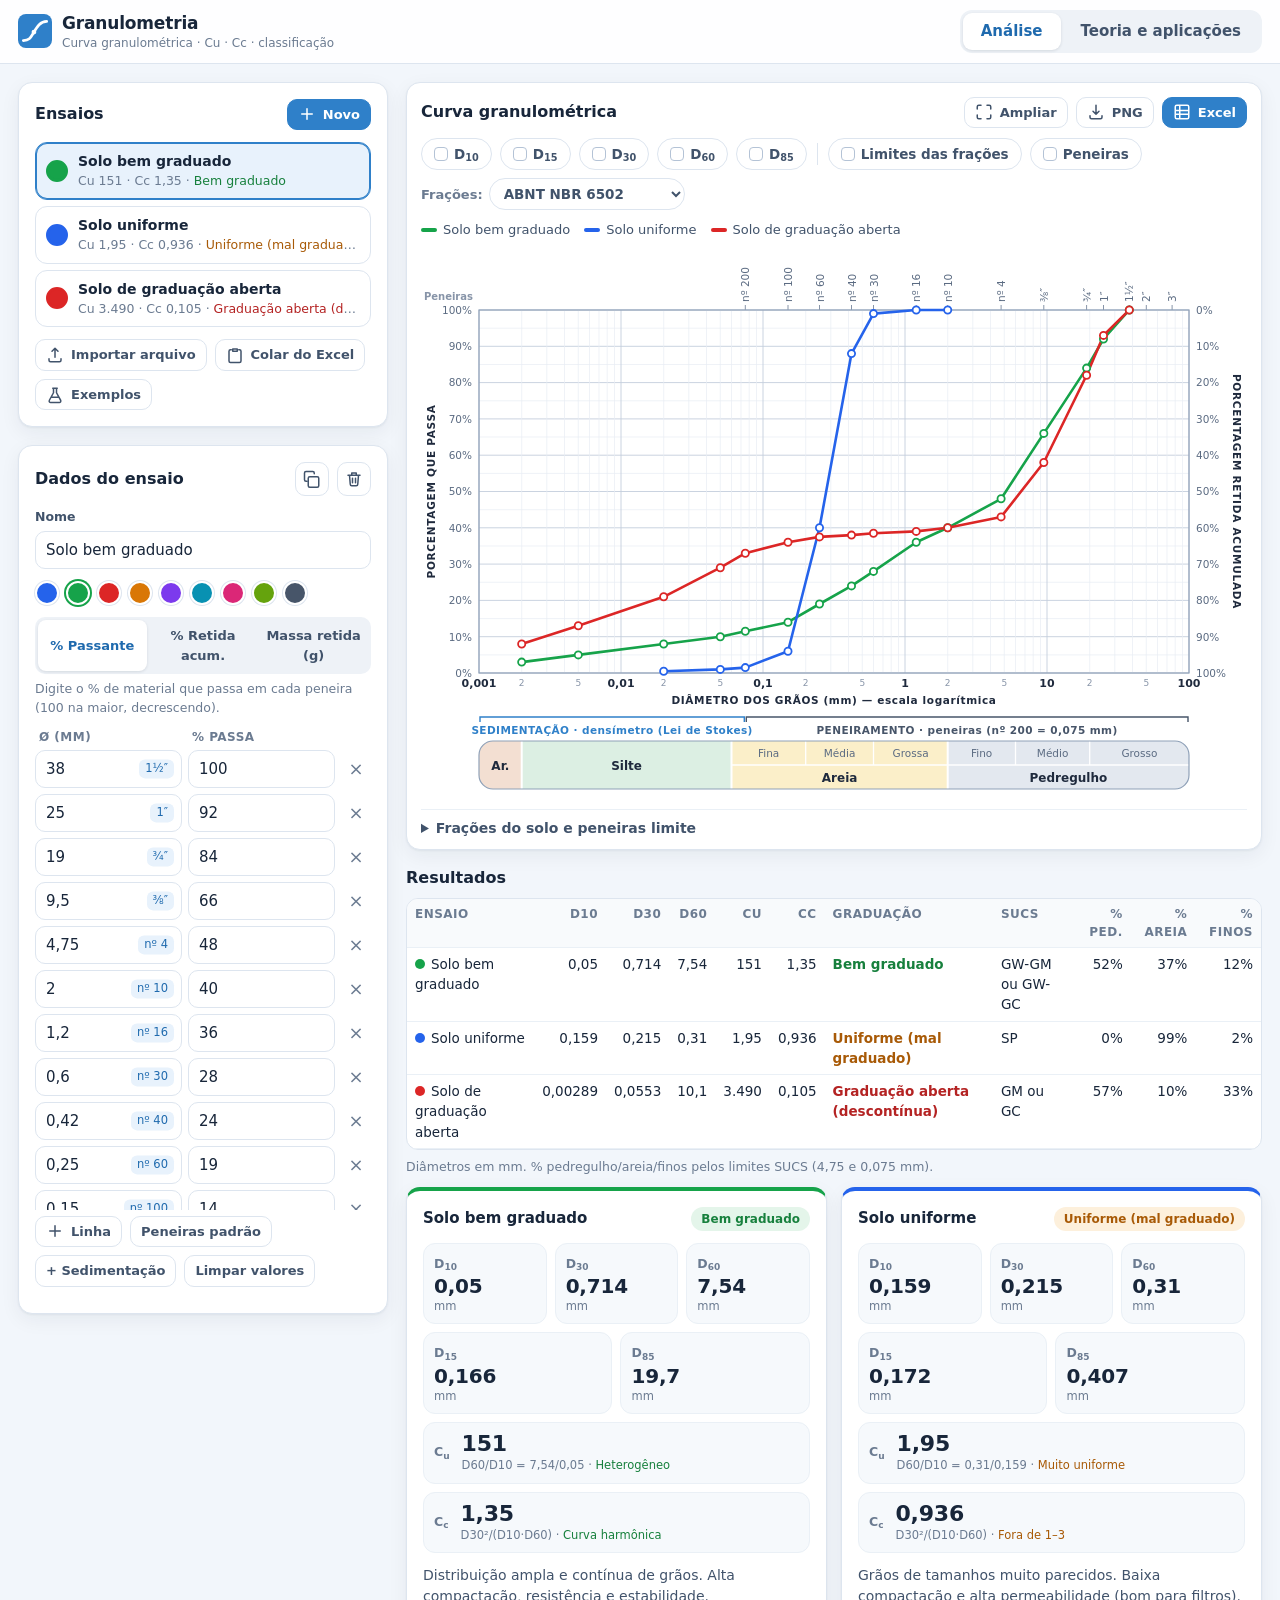
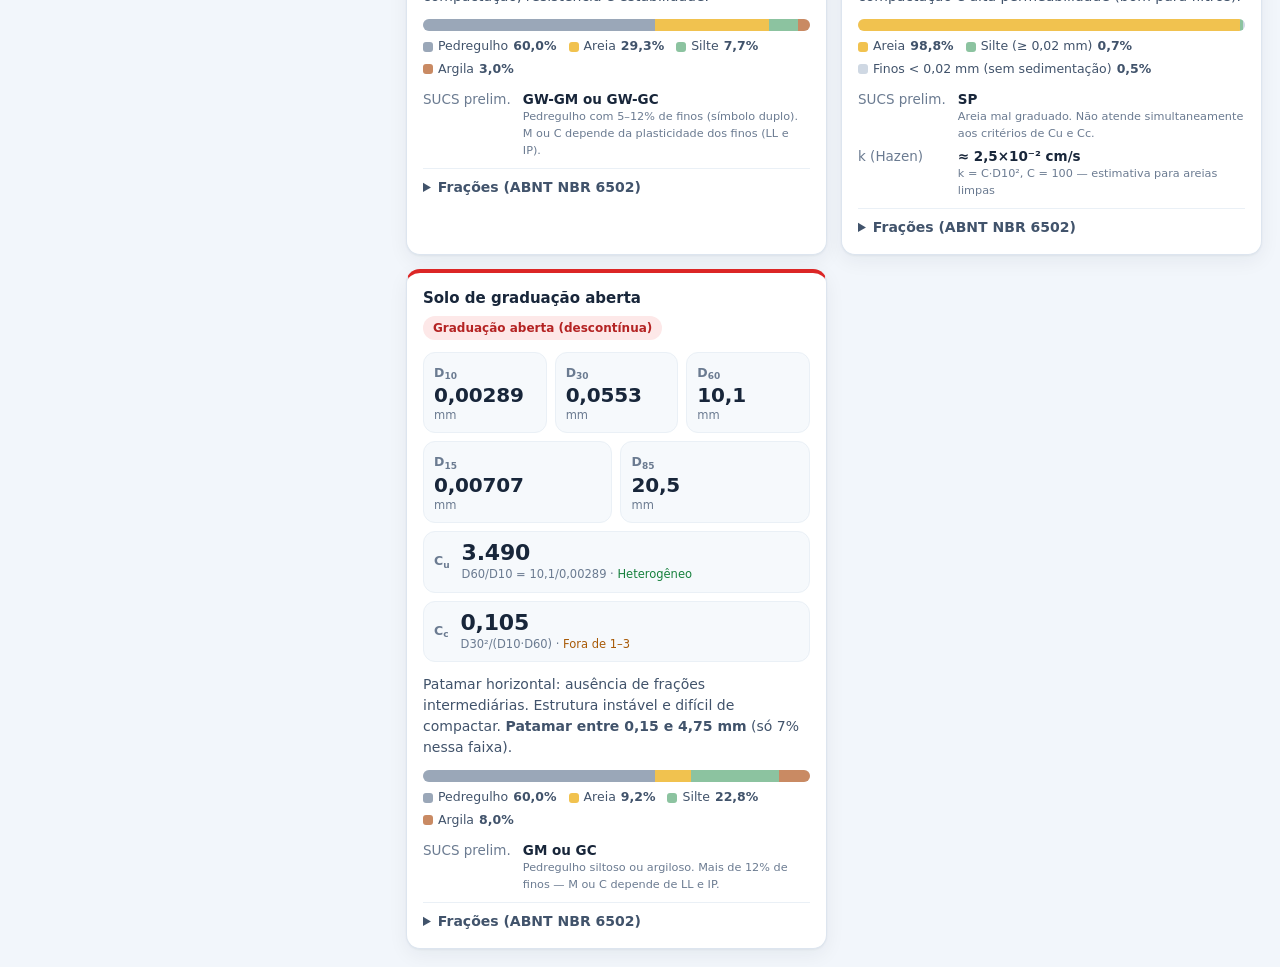
==== index.html @ 6be5ceb3 "feat: app Granulometria (curva granulométrica, D10/D30/D60, Cu, Cc e SUCS) App web em um único index" ====
<!doctype html>
<html lang="pt-BR">
<head>
<meta charset="utf-8">
<meta name="viewport" content="width=device-width,initial-scale=1,viewport-fit=cover">
<title>Granulometria — curva, Cu e Cc dos solos</title>
<meta name="description" content="Plote a curva granulométrica, calcule D10, D30, D60, Cu e Cc e classifique solos. Funciona no navegador e no celular, sem instalar nada.">
<meta name="theme-color" content="#f2f6fb">
<meta name="apple-mobile-web-app-capable" content="yes">
<meta name="apple-mobile-web-app-title" content="Granulometria">
<link rel="manifest" href="manifest.webmanifest">
<link rel="apple-touch-icon" href="icons/icon-192.png">
<link rel="icon" href="data:image/svg+xml,%3Csvg xmlns='http://www.w3.org/2000/svg' viewBox='0 0 64 64'%3E%3Crect width='64' height='64' rx='14' fill='%232f80c9'/%3E%3Cpath d='M10 50C22 50 24 44 30 34S42 14 54 14' fill='none' stroke='%23fff' stroke-width='5' stroke-linecap='round'/%3E%3C/svg%3E">
<style>
:root{
  --bg:#f2f6fb; --card:#fff; --ink:#18263a; --ink2:#41536b; --muted:#6b7b91;
  --line:#dde5ef; --line2:#eaf0f6;
  --brand:#2f80c9; --brand-d:#1f6aae; --brand-l:#e8f2fc;
  --ok:#17803d; --ok-bg:#e4f5ea; --warn:#a85a07; --warn-bg:#fdf0dc;
  --bad:#b42323; --bad-bg:#fde8e8; --info:#1d5fa8; --info-bg:#e6f0fb; --mut-bg:#eef2f7;
  --r:14px; --sh:0 1px 2px rgba(24,38,58,.05),0 6px 20px rgba(24,38,58,.06);
}
*{box-sizing:border-box}
html{-webkit-text-size-adjust:100%}
body{margin:0;background:var(--bg);color:var(--ink);font:15px/1.5 "Inter",system-ui,-apple-system,"Segoe UI",Roboto,"Helvetica Neue",Arial,sans-serif;font-variant-numeric:tabular-nums}
body.noscroll{overflow:hidden}
h1,h2,h3,h4{line-height:1.25;margin:0}
button,input,select,textarea{font:inherit;color:inherit}
[hidden]{display:none!important}
.sr{position:absolute;width:1px;height:1px;overflow:hidden;clip:rect(0 0 0 0)}
svg.i{width:18px;height:18px;fill:none;stroke:currentColor;stroke-width:2;stroke-linecap:round;stroke-linejoin:round;flex:none}

/* ---------- topo ---------- */
.top{position:sticky;top:0;z-index:30;background:rgba(255,255,255,.88);backdrop-filter:saturate(1.4) blur(10px);-webkit-backdrop-filter:saturate(1.4) blur(10px);border-bottom:1px solid var(--line)}
.top-in{max-width:1500px;margin:0 auto;padding:10px 18px;display:flex;align-items:center;gap:16px;flex-wrap:wrap}
.brand{display:flex;align-items:center;gap:10px;margin-right:auto}
.brand svg{width:34px;height:34px}
.brand b{font-size:17px;letter-spacing:-.01em}
.brand small{display:block;color:var(--muted);font-size:12px;margin-top:-2px}
.tabs{display:flex;background:var(--mut-bg);border-radius:12px;padding:3px;gap:2px}
.tabs button{border:0;background:none;padding:7px 18px;border-radius:9px;font-weight:600;color:var(--ink2);cursor:pointer}
.tabs button[aria-selected=true]{background:#fff;color:var(--brand-d);box-shadow:0 1px 3px rgba(24,38,58,.12)}

.wrap{max-width:1500px;margin:0 auto;padding:18px}

/* ---------- cartões e botões ---------- */
.card{background:var(--card);border:1px solid var(--line);border-radius:var(--r);box-shadow:var(--sh);padding:16px}
.card-h{display:flex;align-items:center;gap:8px;margin-bottom:12px}
.card-h h2{font-size:16px;margin-right:auto}
.btn{display:inline-flex;align-items:center;gap:7px;border:1px solid var(--line);background:#fff;border-radius:10px;padding:7px 12px;font-weight:600;font-size:14px;color:var(--ink2);cursor:pointer;transition:background .15s,border-color .15s,transform .05s;white-space:nowrap}
.btn:hover{background:var(--brand-l);border-color:#bcd7ef;color:var(--brand-d)}
.btn:active{transform:translateY(1px)}
.btn.primary{background:var(--brand);border-color:var(--brand);color:#fff}
.btn.primary:hover{background:var(--brand-d);border-color:var(--brand-d);color:#fff}
.btn.sm{padding:5px 10px;font-size:13px}
.btn.icon{padding:7px}
.btn.danger:hover{background:var(--bad-bg);border-color:#f2b8b8;color:var(--bad)}
.btn:focus-visible,.chip:focus-visible,.tabs button:focus-visible,input:focus-visible,select:focus-visible,textarea:focus-visible{outline:2px solid var(--brand);outline-offset:2px}
.btnrow{display:flex;flex-wrap:wrap;gap:8px}

/* ---------- layout da análise ---------- */
.app{display:grid;grid-template-columns:minmax(310px,370px) minmax(0,1fr);gap:18px;align-items:start}
.col{display:flex;flex-direction:column;gap:18px;min-width:0}
@media (max-width:1000px){
  .app{display:flex;flex-direction:column;gap:16px;align-items:stretch}
  .col{display:contents}
  .chart-card{order:1}.list-card{order:2}.editor-card{order:3}.results{order:4}
  .wrap{padding:12px}
  .top-in{padding:8px 12px}
  .brand small{display:none}
  .tabs{width:100%}.tabs button{flex:1}
}

/* ---------- lista de ensaios ---------- */
.elist{list-style:none;margin:0 0 12px;padding:0;display:flex;flex-direction:column;gap:6px}
.en{display:flex;align-items:center;gap:10px;padding:8px 10px;border:1px solid var(--line);border-radius:12px;cursor:pointer;background:#fff;transition:border-color .15s,background .15s}
.en:hover{background:#f8fbfe}
.en.sel{border-color:var(--brand);background:var(--brand-l);box-shadow:0 0 0 1px var(--brand) inset}
.en .dot{width:22px;height:22px;border-radius:50%;border:3px solid var(--c);background:var(--c);cursor:pointer;padding:0;flex:none;transition:background .15s}
.en.off .dot{background:#fff}
.en.off .meta{opacity:.55}
.en .meta{min-width:0;flex:1}
.en .meta b{display:block;font-size:14px;white-space:nowrap;overflow:hidden;text-overflow:ellipsis}
.en .meta small{color:var(--muted);font-size:12.5px;display:block;white-space:nowrap;overflow:hidden;text-overflow:ellipsis}
.tone-ok{color:var(--ok)}.tone-warn{color:var(--warn)}.tone-bad{color:var(--bad)}.tone-info{color:var(--info)}.tone-muted{color:var(--muted)}

/* ---------- editor ---------- */
.field{display:block;margin-bottom:12px}
.field>span{display:block;font-size:12.5px;font-weight:600;color:var(--ink2);margin-bottom:4px}
.in{width:100%;height:38px;border:1px solid var(--line);border-radius:10px;padding:0 10px;background:#fff;font-size:15px}
.in:focus{border-color:var(--brand)}
.in.warn{border-color:#e7a33e;background:#fffaf0}
select.in{padding-right:6px}
.swatches{display:flex;gap:7px;flex-wrap:wrap;margin-bottom:12px}
.swatches button{width:24px;height:24px;border-radius:50%;border:2px solid #fff;background:var(--c);box-shadow:0 0 0 1px var(--line);cursor:pointer;padding:0}
.swatches button[aria-pressed=true]{box-shadow:0 0 0 2px var(--c)}
.seg{display:flex;background:var(--mut-bg);border-radius:10px;padding:3px;gap:2px;margin-bottom:6px}
.seg button{flex:1;border:0;background:none;padding:6px 4px;border-radius:8px;font-size:13px;font-weight:600;color:var(--ink2);cursor:pointer}
.seg button[aria-pressed=true]{background:#fff;color:var(--brand-d);box-shadow:0 1px 3px rgba(24,38,58,.12)}
.hint{font-size:12.5px;color:var(--muted);margin:0 0 10px}
.rows .r{display:grid;grid-template-columns:minmax(0,1fr) minmax(0,1fr) 30px;gap:6px;margin-bottom:6px;align-items:center}
.rows.massa .r{grid-template-columns:minmax(0,1fr) minmax(0,1fr) 64px 30px}
.rows .rh{font-size:12px;font-weight:700;color:var(--muted);text-transform:uppercase;letter-spacing:.04em;margin-bottom:4px}
.rows .rh span{padding-left:4px}
.cell{position:relative}
.cell .tag{position:absolute;right:8px;top:50%;transform:translateY(-50%);font-size:11.5px;color:var(--brand-d);background:var(--brand-l);border-radius:6px;padding:1px 6px;pointer-events:none}
.cell .tag.sed{color:#8a4b0f;background:var(--warn-bg)}
.cell .in.hastag{padding-right:58px}
.calc{font-size:13px;color:var(--ink2);text-align:right;padding-right:4px}
.xbtn{border:0;background:none;color:var(--muted);width:30px;height:34px;border-radius:8px;cursor:pointer;font-size:18px;line-height:1}
.xbtn:hover{background:var(--bad-bg);color:var(--bad)}
.rows-scroll{max-height:460px;overflow:auto;margin:0 -4px;padding:0 4px}
.warns{margin:10px 0 0;padding:0;list-style:none;display:flex;flex-direction:column;gap:6px}
.warns li{font-size:12.5px;background:var(--warn-bg);color:#7a4306;border-radius:8px;padding:6px 10px}

/* ---------- gráfico ---------- */
.chart-card{padding:14px 14px 10px}
.chart-head{display:flex;align-items:center;gap:8px;flex-wrap:wrap;margin-bottom:10px}
.chart-head h2{font-size:16px;margin-right:auto}
.toolbar{display:flex;gap:8px;flex-wrap:wrap;align-items:center;margin-bottom:10px}
.toolbar .sep{width:1px;height:22px;background:var(--line);margin:0 2px}
.chip{display:inline-flex;align-items:center;gap:6px;border:1px solid var(--line);background:#fff;border-radius:999px;padding:5px 12px;font-size:13.5px;font-weight:600;color:var(--ink2);cursor:pointer;transition:all .15s}
.chip:hover{border-color:#bcd7ef}
.chip .ck{width:14px;height:14px;border-radius:4px;border:1.5px solid #b4c3d6;display:grid;place-items:center;background:#fff}
.chip .ck svg{width:10px;height:10px;stroke:#fff;stroke-width:3.5;opacity:0;fill:none}
.chip[aria-pressed=true]{background:var(--brand-l);border-color:#9cc6ea;color:var(--brand-d)}
.chip[aria-pressed=true] .ck{background:var(--brand);border-color:var(--brand)}
.chip[aria-pressed=true] .ck svg{opacity:1}
.chip sub{font-size:.72em;vertical-align:baseline;position:relative;top:.25em}
.sysel{display:flex;align-items:center;gap:6px;font-size:13px;color:var(--muted);font-weight:600}
.sysel select{height:32px;border:1px solid var(--line);border-radius:999px;padding:0 10px;background:#fff;font-size:13.5px;font-weight:600;color:var(--ink2)}
.legend{display:flex;flex-wrap:wrap;gap:6px 14px;margin:0 0 8px;font-size:13px;color:var(--ink2)}
.legend span{display:inline-flex;align-items:center;gap:6px}
.legend i{width:16px;height:4px;border-radius:2px;background:var(--c)}
.chart-wrap{position:relative;overflow-x:auto;overflow-y:hidden;border-radius:10px}
.gtip{position:absolute;left:0;top:0;z-index:5;pointer-events:none;background:rgba(255,255,255,.97);border:1px solid var(--line);border-radius:12px;box-shadow:0 8px 28px rgba(24,38,58,.18);padding:8px 10px;font-size:12.5px;min-width:180px;max-width:300px}
.tt-h{font-weight:700;font-size:13.5px;margin-bottom:4px;display:flex;align-items:center;gap:6px;flex-wrap:wrap}
.tt-h small{width:100%;font-weight:500;color:var(--muted);font-size:12px}
.tt-chip{font-size:11px;font-weight:600;background:var(--brand-l);color:var(--brand-d);border-radius:6px;padding:1px 6px}
.tt-chip.sed{background:var(--warn-bg);color:#8a4b0f}
.tt-row{display:grid;grid-template-columns:10px 1fr;gap:2px 7px;align-items:baseline;margin-top:4px}
.tt-row i{width:10px;height:10px;border-radius:50%;align-self:center}
.tt-row b{font-weight:600}
.tt-row span{grid-column:2;color:var(--ink2)}
.tt-row em{font-style:normal;font-size:11px;color:var(--ok);font-weight:600}
.tt-row.muted{color:var(--muted)}
.chart-card details{margin-top:8px;border-top:1px solid var(--line2);padding-top:8px}
summary{cursor:pointer;font-weight:600;color:var(--ink2);font-size:14px}
.fs-hint{display:none;font-size:12.5px;color:var(--muted);margin:4px 0}
.chart-card.fs{position:fixed;inset:0;z-index:60;border-radius:0;border:0;display:flex;flex-direction:column;padding:10px 14px calc(10px + env(safe-area-inset-bottom))}
.chart-card.fs .chart-wrap{flex:1;min-height:0;overflow:auto}
.chart-card.fs details{display:none}
@media (orientation:portrait){.chart-card.fs .fs-hint{display:block}}
@media (max-width:560px){.chart-head .btn span.lbl{display:none}}

/* ---------- resultados ---------- */
.results h2{font-size:16px;margin:0 0 10px}
.res-grid{display:grid;grid-template-columns:repeat(auto-fill,minmax(330px,1fr));gap:14px}
.res{border-top:4px solid var(--c)}
.res header{display:flex;align-items:center;gap:8px;margin-bottom:12px;flex-wrap:wrap}
.res header h3{font-size:15px;margin-right:auto}
.pill{font-size:12px;font-weight:700;border-radius:999px;padding:3px 10px}
.pill.ok{background:var(--ok-bg);color:var(--ok)}.pill.warn{background:var(--warn-bg);color:var(--warn)}
.pill.bad{background:var(--bad-bg);color:var(--bad)}.pill.info{background:var(--info-bg);color:var(--info)}.pill.muted{background:var(--mut-bg);color:var(--muted)}
.metrics{display:grid;grid-template-columns:repeat(6,1fr);gap:8px;margin-bottom:12px}
.metrics .m{grid-column:span 2}
.metrics .m.half{grid-column:span 3}
.m{background:#f6f9fc;border:1px solid var(--line2);border-radius:12px;padding:8px 10px;min-width:0}
.m>span{font-size:12.5px;color:var(--muted);font-weight:600}
.m>b{display:block;font-size:20px;letter-spacing:-.01em;line-height:1.2}
.m>small{display:block;font-size:11.5px;color:var(--muted);white-space:nowrap;overflow:hidden;text-overflow:ellipsis}
.metrics .m.big{grid-column:1/-1;display:grid;grid-template-columns:auto 1fr;gap:0 12px;align-items:center}
.m.big>span{grid-row:span 2}
.m.big>b{font-size:22px}
.m sub{font-size:.72em;vertical-align:baseline;position:relative;top:.25em}
.verdict{font-size:14px;color:var(--ink2);margin:0 0 12px}
.bar{display:flex;height:12px;border-radius:7px;overflow:hidden;background:var(--mut-bg);margin-bottom:6px}
.bar i{display:block;height:100%}
.barleg{display:flex;flex-wrap:wrap;gap:4px 12px;font-size:12.5px;color:var(--ink2);margin-bottom:10px}
.barleg span{display:inline-flex;align-items:center;gap:5px}
.barleg i{width:10px;height:10px;border-radius:3px}
.kv{display:grid;grid-template-columns:auto 1fr;gap:3px 12px;font-size:13.5px;margin:0 0 8px}
.kv dt{color:var(--muted)}.kv dd{margin:0;font-weight:600}
.kv dd small{font-weight:400;color:var(--muted);display:block}
.res details{border-top:1px solid var(--line2);padding-top:8px;margin-top:8px}
.tbl{width:100%;border-collapse:collapse;font-size:13.5px}
.tbl th,.tbl td{padding:6px 8px;text-align:left;border-bottom:1px solid var(--line2);vertical-align:top}
.tbl th{font-size:12px;text-transform:uppercase;letter-spacing:.04em;color:var(--muted);font-weight:700;background:#f8fafc}
.tbl td.n,.tbl th.n{text-align:right}
.tscroll{overflow:auto;border:1px solid var(--line);border-radius:12px;margin-bottom:14px;background:#fff}
.tscroll .tbl{min-width:760px}
.sw{display:inline-block;width:10px;height:10px;border-radius:50%;background:var(--c);margin-right:6px}
.empty{padding:26px;text-align:center;color:var(--muted)}

/* ---------- toast e diálogo ---------- */
#toast{position:fixed;left:50%;bottom:calc(18px + env(safe-area-inset-bottom));transform:translateX(-50%);z-index:100;display:flex;flex-direction:column;gap:8px;align-items:center;pointer-events:none;width:max-content;max-width:92vw}
.toast{pointer-events:auto;background:#1c2a40;color:#fff;border-radius:12px;padding:10px 14px;display:flex;gap:14px;align-items:center;box-shadow:0 8px 28px rgba(0,0,0,.25);font-size:14px;animation:tin .2s ease-out}
.toast button{border:0;background:none;color:#8cc4f5;font-weight:700;cursor:pointer;padding:0}
.toast.err{background:#8f2323}
@keyframes tin{from{opacity:0;transform:translateY(8px)}}
dialog{border:0;border-radius:16px;padding:0;box-shadow:0 20px 60px rgba(24,38,58,.35);width:min(560px,94vw);color:var(--ink)}
dialog::backdrop{background:rgba(24,38,58,.4)}
dialog form{padding:18px}
dialog textarea{width:100%;height:200px;border:1px solid var(--line);border-radius:10px;padding:10px;font:13.5px/1.4 ui-monospace,SFMono-Regular,Menlo,Consolas,monospace;resize:vertical}
dialog h3{margin-bottom:6px}
.dlg-msg{font-size:13px;color:var(--bad);min-height:20px;margin:6px 0}
.dlg-foot{display:flex;gap:8px;justify-content:flex-end;flex-wrap:wrap}
.drop{outline:3px dashed var(--brand);outline-offset:-8px}

/* ---------- teoria ---------- */
.theory{display:grid;grid-template-columns:220px minmax(0,1fr);gap:22px;align-items:start}
.tnav{position:sticky;top:76px;display:flex;flex-direction:column;gap:2px}
.tnav a{padding:7px 12px;border-radius:9px;color:var(--ink2);text-decoration:none;font-weight:600;font-size:14px}
.tnav a:hover{background:#fff;color:var(--brand-d)}
.tnav a.on{background:var(--brand-l);color:var(--brand-d)}
@media (max-width:1000px){
  .theory{display:block}
  .tnav{position:static;flex-direction:row;overflow:auto;margin-bottom:12px;padding-bottom:4px;gap:6px}
  .tnav a{background:#fff;border:1px solid var(--line);white-space:nowrap}
}
.tbody{display:flex;flex-direction:column;gap:18px;min-width:0}
.sec{scroll-margin-top:84px}
.sec h2{font-size:21px;margin-bottom:10px;letter-spacing:-.01em}
.sec h3{font-size:16px;margin:16px 0 6px}
.sec p{margin:0 0 10px;color:var(--ink2)}
.sec ul,.sec ol{margin:0 0 10px;padding-left:22px;color:var(--ink2)}
.sec li{margin-bottom:4px}
.eq{background:#f6f9fc;border:1px solid var(--line2);border-radius:12px;padding:12px 14px;margin:10px 0;display:flex;flex-direction:column;align-items:center;gap:4px;overflow-x:auto}
.eq math{font-size:1.5em}
.eq .cap{font-size:12.5px;color:var(--muted)}
math{font-family:"Cambria Math","STIX Two Math","Latin Modern Math",serif}
.callout{border-left:4px solid var(--brand);background:var(--brand-l);border-radius:0 10px 10px 0;padding:10px 14px;margin:10px 0;color:var(--ink2);font-size:14.5px}
.callout.warn{border-color:#e7a33e;background:var(--warn-bg)}
.flow{display:flex;flex-wrap:wrap;gap:8px;align-items:stretch;margin:6px 0 12px}
.flow>div{flex:1 1 150px;background:#f6f9fc;border:1px solid var(--line2);border-radius:12px;padding:10px 12px;font-size:13.5px;position:relative}
.flow>div b{display:block;font-size:14px;color:var(--brand-d);margin-bottom:2px}
.two{display:grid;grid-template-columns:repeat(auto-fit,minmax(260px,1fr));gap:14px}
.cards3{display:grid;grid-template-columns:repeat(auto-fit,minmax(250px,1fr));gap:12px}
.mini{border:1px solid var(--line);border-radius:12px;padding:12px;background:#fff;border-top:4px solid var(--c)}
.mini h4{font-size:14.5px;margin-bottom:6px}
.mini svg.mc{width:100%;height:auto;display:block;margin-bottom:6px;background:#fbfdff;border-radius:8px}
.mini ul{padding-left:18px;font-size:13.5px;margin:0}
.grains{display:flex;align-items:flex-end;gap:3px;height:30px;margin:6px 0}
.grains i{display:block;background:#c79a52;border-radius:40% 55% 45% 50%}
.app-card{border:1px solid var(--line);border-radius:12px;padding:12px;background:#fff}
.app-card h4{font-size:14.5px;margin-bottom:4px;color:var(--brand-d)}
.app-card p{font-size:13.5px;margin:0}
.calc-box{display:grid;grid-template-columns:repeat(auto-fit,minmax(130px,1fr));gap:10px;margin:8px 0 12px}
ol.steps{counter-reset:s;list-style:none;padding:0}
ol.steps li{counter-increment:s;position:relative;padding-left:38px;margin-bottom:10px}
ol.steps li::before{content:counter(s);position:absolute;left:0;top:0;width:26px;height:26px;border-radius:50%;background:var(--brand);color:#fff;font-weight:700;font-size:13px;display:grid;place-items:center}
.refs li{font-size:13.5px}

/* evita que tabelas largas alarguem a página no celular */
.app>*,.col>*,.results,.card{min-width:0}
body{overflow-x:hidden}

</style>
</head>
<body>

<svg width="0" height="0" style="position:absolute" aria-hidden="true">
  <symbol id="i-max" viewBox="0 0 24 24"><path d="M8 3H5a2 2 0 0 0-2 2v3m18 0V5a2 2 0 0 0-2-2h-3m0 18h3a2 2 0 0 0 2-2v-3M3 16v3a2 2 0 0 0 2 2h3"/></symbol>
  <symbol id="i-x" viewBox="0 0 24 24"><path d="M18 6 6 18M6 6l12 12"/></symbol>
  <symbol id="i-img" viewBox="0 0 24 24"><path d="M12 3v12m0 0 4-4m-4 4-4-4M4 17v2a2 2 0 0 0 2 2h12a2 2 0 0 0 2-2v-2"/></symbol>
  <symbol id="i-xls" viewBox="0 0 24 24"><path d="M3 5a2 2 0 0 1 2-2h14a2 2 0 0 1 2 2v14a2 2 0 0 1-2 2H5a2 2 0 0 1-2-2zM3 10h18M3 15h18M9 3v18"/></symbol>
  <symbol id="i-plus" viewBox="0 0 24 24"><path d="M12 5v14M5 12h14"/></symbol>
  <symbol id="i-copy" viewBox="0 0 24 24"><path d="M9 9h10a2 2 0 0 1 2 2v10a2 2 0 0 1-2 2H9a2 2 0 0 1-2-2V11a2 2 0 0 1 2-2zM5 15H4a2 2 0 0 1-2-2V4a2 2 0 0 1 2-2h9a2 2 0 0 1 2 2v1"/></symbol>
  <symbol id="i-trash" viewBox="0 0 24 24"><path d="M4 7h16M10 11v6M14 11v6M6 7l1 12a2 2 0 0 0 2 2h6a2 2 0 0 0 2-2l1-12M9 7V4h6v3"/></symbol>
  <symbol id="i-up" viewBox="0 0 24 24"><path d="M12 15V3m0 0 4 4m-4-4L8 7M4 17v2a2 2 0 0 0 2 2h12a2 2 0 0 0 2-2v-2"/></symbol>
  <symbol id="i-clip" viewBox="0 0 24 24"><path d="M9 4h6v3H9zM7 5H6a2 2 0 0 0-2 2v13a2 2 0 0 0 2 2h12a2 2 0 0 0 2-2V7a2 2 0 0 0-2-2h-1"/></symbol>
  <symbol id="i-check" viewBox="0 0 24 24"><path d="M5 12.5l4.5 4.5L19 7"/></symbol>
  <symbol id="i-flask" viewBox="0 0 24 24"><path d="M9 3h6M10 3v6L4.5 19a2 2 0 0 0 1.8 3h11.4a2 2 0 0 0 1.8-3L14 9V3M7.5 15h9"/></symbol>
</svg>

<header class="top">
  <div class="top-in">
    <div class="brand">
      <svg viewBox="0 0 64 64" aria-hidden="true"><rect width="64" height="64" rx="15" fill="#2f80c9"/><path d="M10 50C22 50 24 44 30 34S42 14 54 14" fill="none" stroke="#fff" stroke-width="5" stroke-linecap="round"/><circle cx="30" cy="34" r="4.5" fill="#fff"/></svg>
      <div><b>Granulometria</b><small>Curva granulométrica · Cu · Cc · classificação</small></div>
    </div>
    <nav class="tabs" role="tablist" aria-label="Seções">
      <button role="tab" id="tab-app" aria-selected="true" aria-controls="view-app">Análise</button>
      <button role="tab" id="tab-theory" aria-selected="false" aria-controls="view-theory">Teoria e aplicações</button>
    </nav>
  </div>
</header>

<!-- ============================ ANÁLISE ============================ -->
<main class="wrap" id="view-app" role="tabpanel" aria-labelledby="tab-app">
 <div class="app">
  <div class="col">
    <section class="card list-card" aria-labelledby="h-ens">
      <div class="card-h">
        <h2 id="h-ens">Ensaios</h2>
        <button class="btn primary sm" id="btnNew"><svg class="i"><use href="#i-plus"/></svg>Novo</button>
      </div>
      <ul class="elist" id="elist"></ul>
      <div class="btnrow">
        <button class="btn sm" id="btnImport" title="Abrir arquivo .xlsx, .csv ou .txt"><svg class="i"><use href="#i-up"/></svg>Importar arquivo</button>
        <button class="btn sm" id="btnPaste" title="Colar tabela copiada do Excel"><svg class="i"><use href="#i-clip"/></svg>Colar do Excel</button>
        <button class="btn sm" id="btnExamples" title="Adicionar os 3 exemplos padrão"><svg class="i"><use href="#i-flask"/></svg>Exemplos</button>
      </div>
      <input type="file" id="fileIn" accept=".xlsx,.xlsm,.csv,.tsv,.txt,text/csv,text/plain" hidden>
    </section>

    <section class="card editor-card" id="editor" aria-labelledby="h-ed"></section>
  </div>

  <div class="col">
    <section class="card chart-card" id="chartCard" aria-labelledby="h-ch">
      <div class="chart-head">
        <h2 id="h-ch">Curva granulométrica</h2>
        <button class="btn sm" id="btnFs" title="Ampliar o gráfico na tela"><svg class="i"><use href="#i-max"/></svg><span class="lbl">Ampliar</span></button>
        <button class="btn sm" id="btnPng" title="Baixar o gráfico em PNG"><svg class="i"><use href="#i-img"/></svg><span class="lbl">PNG</span></button>
        <button class="btn sm primary" id="btnXls" title="Baixar planilha com dados, coeficientes e gráfico"><svg class="i"><use href="#i-xls"/></svg><span class="lbl">Excel</span></button>
      </div>
      <div class="toolbar" role="group" aria-label="Opções do gráfico">
        <button class="chip" data-show="d10" aria-pressed="false"><span class="ck"><svg viewBox="0 0 24 24"><use href="#i-check"/></svg></span><span>D<sub>10</sub></span></button>
        <button class="chip" data-show="d15" aria-pressed="false"><span class="ck"><svg viewBox="0 0 24 24"><use href="#i-check"/></svg></span><span>D<sub>15</sub></span></button>
        <button class="chip" data-show="d30" aria-pressed="false"><span class="ck"><svg viewBox="0 0 24 24"><use href="#i-check"/></svg></span><span>D<sub>30</sub></span></button>
        <button class="chip" data-show="d60" aria-pressed="false"><span class="ck"><svg viewBox="0 0 24 24"><use href="#i-check"/></svg></span><span>D<sub>60</sub></span></button>
        <button class="chip" data-show="d85" aria-pressed="false"><span class="ck"><svg viewBox="0 0 24 24"><use href="#i-check"/></svg></span><span>D<sub>85</sub></span></button>
        <span class="sep"></span>
        <button class="chip" data-show="limits" aria-pressed="false" title="Linhas verticais nos limites entre pedregulho, areia, silte e argila"><span class="ck"><svg viewBox="0 0 24 24"><use href="#i-check"/></svg></span>Limites das frações</button>
        <button class="chip" data-show="sieves" aria-pressed="false" title="Linhas verticais nas peneiras"><span class="ck"><svg viewBox="0 0 24 24"><use href="#i-check"/></svg></span>Peneiras</button>
        <label class="sysel">Frações:
          <select id="sys" aria-label="Sistema de classificação das frações">
            <option value="abnt">ABNT NBR 6502</option>
            <option value="sucs">SUCS (ASTM D2487)</option>
          </select>
        </label>
      </div>
      <div class="legend" id="legend"></div>
      <div class="fs-hint">Gire o celular para o modo paisagem para ver o gráfico maior.</div>
      <div class="chart-wrap" id="chartWrap"><div id="chart"></div><div class="gtip" id="gtip" hidden></div></div>
      <details id="fracDetails">
        <summary>Frações do solo e peneiras limite</summary>
        <div id="fracTable" style="margin-top:8px"></div>
      </details>
    </section>

    <section class="results" id="results" aria-live="polite"></section>
  </div>
 </div>
</main>

<!-- ============================ TEORIA ============================ -->
<main class="wrap" id="view-theory" role="tabpanel" aria-labelledby="tab-theory" hidden>
<div class="theory">
<nav class="tnav" id="tnav" aria-label="Índice da teoria">
  <a href="#t-visao">Visão geral</a>
  <a href="#t-peneiramento">1 · Peneiramento</a>
  <a href="#t-curva">2 · Curva granulométrica</a>
  <a href="#t-sedimentacao">3 · Sedimentação</a>
  <a href="#t-coef">4 · Cu e Cc</a>
  <a href="#t-tipos">5 · Tipos de curva</a>
  <a href="#t-fracoes">6 · Frações e peneiras</a>
  <a href="#t-sucs">7 · Classificação SUCS</a>
  <a href="#t-aplic">8 · Aplicações práticas</a>
  <a href="#t-uso">Como usar o app</a>
  <a href="#t-refs">Referências</a>
</nav>

<div class="tbody">

<section class="card sec" id="t-visao">
  <h2>Visão geral</h2>
  <p>A <b>análise granulométrica</b> determina como as partículas de um solo se distribuem por tamanho. O resultado é a <b>curva granulométrica</b>, uma espécie de “assinatura” do solo: dela saem os diâmetros característicos (D<sub>10</sub>, D<sub>30</sub>, D<sub>60</sub>), os coeficientes de uniformidade e de curvatura e as primeiras pistas sobre compactação, permeabilidade e comportamento mecânico.</p>
  <div class="flow">
    <div><b>1 · Peneiramento</b>Fração grossa: pedregulhos e areias (&gt; 0,075 mm).</div>
    <div><b>2 · Sedimentação</b>Fração fina: silte e argila (&lt; 0,075 mm), pela Lei de Stokes.</div>
    <div><b>3 · Curva</b>% passante × diâmetro, em escala semilogarítmica.</div>
    <div><b>4 · Coeficientes</b>D<sub>10</sub>, D<sub>30</sub>, D<sub>60</sub> → C<sub>u</sub> e C<sub>c</sub>.</div>
    <div><b>5 · Uso</b>Graduação, classificação (SUCS), projeto e controle.</div>
  </div>
</section>

<section class="card sec" id="t-peneiramento">
  <h2>1 · Peneiramento — fração grossa</h2>
  <p><b>Princípio do método.</b> A amostra seca passa por um conjunto de peneiras padronizadas (série ASTM ou ABNT) empilhadas verticalmente: do topo (malha mais aberta) até a base (malha mais fechada), com um prato coletor no fundo. Agita-se o conjunto e pesa-se o material retido em cada peneira.</p>
  <h3>Sequência típica de peneiras</h3>
  <div id="sieveTable"></div>
  <div class="callout"><b>Limite inferior do peneiramento.</b> A peneira nº 200 (0,075 mm) é o limite físico do ensaio: separa a fração grossa (pedregulhos e areias &gt; 0,075 mm) da fração fina (&lt; 0,075 mm), que só pode ser caracterizada por sedimentação.</div>
  <h3>Cálculos</h3>
  <p>Com M<sub>i</sub> a massa retida na peneira <i>i</i> e M<sub>t</sub> a massa total ensaiada (soma das retidas mais o fundo):</p>
  <div class="eq">
    <math display="block"><mrow><msub><mi>%R</mi><mi>i</mi></msub><mo>=</mo><mfrac><msub><mi>M</mi><mi>i</mi></msub><msub><mi>M</mi><mi>t</mi></msub></mfrac><mo>×</mo><mn>100</mn></mrow></math>
    <math display="block"><mrow><msub><mi>%R</mi><mrow><mi>ac</mi><mo>,</mo><mi>i</mi></mrow></msub><mo>=</mo><munderover><mo>∑</mo><mrow><mi>j</mi><mo>=</mo><mn>1</mn></mrow><mi>i</mi></munderover><msub><mi>%R</mi><mi>j</mi></msub></mrow></math>
    <math display="block"><mrow><msub><mi>%P</mi><mi>i</mi></msub><mo>=</mo><mn>100</mn><mo>−</mo><msub><mi>%R</mi><mrow><mi>ac</mi><mo>,</mo><mi>i</mi></mrow></msub></mrow></math>
    <span class="cap">% retida, % retida acumulada e % passante (que passa) na peneira i</span>
  </div>
  <p>No app, use o modo <b>Massa retida (g)</b>: digite a massa de cada peneira e a do fundo, e o % passante é calculado automaticamente. A soma das massas retidas deve fechar com a massa inicial (a diferença é, em geral, muito pequena).</p>
</section>

<section class="card sec" id="t-curva">
  <h2>2 · A curva granulométrica</h2>
  <p>É a representação gráfica da distribuição das partículas por tamanho, traçada em <b>papel semilogarítmico</b>: o eixo horizontal mostra o diâmetro em <b>escala logarítmica</b> e o eixo vertical a porcentagem em escala aritmética.</p>
  <h3>Por que escala logarítmica?</h3>
  <ul>
    <li>Representa uma faixa enorme de tamanhos (0,001 mm a 100 mm) em um único gráfico.</li>
    <li>Dá igual importância visual a todas as frações granulométricas.</li>
    <li>Facilita identificar descontinuidades e avaliar a uniformidade.</li>
  </ul>
  <div class="two">
    <div class="app-card"><h4>% de massa que passa (% passante)</h4><p>Percentual acumulado de material que passa através de cada peneira. Começa em 100% (todo material passa pela maior peneira) e decresce com o diâmetro. É o padrão mais comum na geotecnia brasileira — eixo esquerdo do gráfico.</p></div>
    <div class="app-card"><h4>% de massa retida acumulada</h4><p>Percentual acumulado retido em cada peneira. Começa em 0% e cresce com a diminuição do diâmetro. Comum em normas americanas (ASTM) e no controle de agregados — eixo direito do gráfico. Os dois eixos somam sempre 100%.</p></div>
  </div>
  <h3>Lendo um diâmetro característico</h3>
  <p>D<sub>P</sub> é o diâmetro correspondente a P% passante. Entre dois pontos medidos (D<sub>1</sub>, P<sub>1</sub>) e (D<sub>2</sub>, P<sub>2</sub>), o app interpola linearmente o % passante contra log D — exatamente o que se faz “no olho” sobre o papel semilog:</p>
  <div class="eq">
    <math display="block"><mrow><mi>log</mi><msub><mi>D</mi><mi>P</mi></msub><mo>=</mo><mi>log</mi><msub><mi>D</mi><mn>1</mn></msub><mo>+</mo><mfrac><mrow><mi>P</mi><mo>−</mo><msub><mi>P</mi><mn>1</mn></msub></mrow><mrow><msub><mi>P</mi><mn>2</mn></msub><mo>−</mo><msub><mi>P</mi><mn>1</mn></msub></mrow></mfrac><mo>·</mo><mo stretchy="false">(</mo><mi>log</mi><msub><mi>D</mi><mn>2</mn></msub><mo>−</mo><mi>log</mi><msub><mi>D</mi><mn>1</mn></msub><mo stretchy="false">)</mo></mrow></math>
    <span class="cap">interpolação log-linear</span>
  </div>
  <div class="callout warn">Se a curva não chega a 10% passante (por exemplo, o ensaio parou na peneira nº 200 com 25% de finos), D<sub>10</sub> <b>não pode ser lido</b> — é preciso complementar com a sedimentação. O app avisa nesses casos em vez de extrapolar.</div>
</section>

<section class="card sec" id="t-sedimentacao">
  <h2>3 · Sedimentação — fração fina</h2>
  <p>O ensaio de sedimentação caracteriza quantitativamente as partículas de <b>silte e argila</b> (fração fina &lt; 0,075 mm). Usa a <b>Lei de Stokes</b> para determinar o diâmetro equivalente das partículas em suspensão a partir da medição da sua velocidade de sedimentação.</p>
  <h3>Lei de Stokes — equação fundamental</h3>
  <p>Para partículas esféricas em regime laminar (Re &lt; 1):</p>
  <div class="eq">
    <math display="block"><mrow><mi>v</mi><mo>=</mo><mfrac><mrow><mo stretchy="false">(</mo><msub><mi>γ</mi><mi>s</mi></msub><mo>−</mo><msub><mi>γ</mi><mi>w</mi></msub><mo stretchy="false">)</mo><mo>·</mo><msup><mi>D</mi><mn>2</mn></msup></mrow><mrow><mn>18</mn><mo>·</mo><mi>μ</mi></mrow></mfrac></mrow></math>
    <math display="block"><mrow><mi>D</mi><mo>=</mo><msqrt><mfrac><mrow><mn>18</mn><mo>·</mo><mi>μ</mi><mo>·</mo><mi>v</mi></mrow><mrow><msub><mi>γ</mi><mi>s</mi></msub><mo>−</mo><msub><mi>γ</mi><mi>w</mi></msub></mrow></mfrac></msqrt><mo>,</mo><mspace width="1em"/><mi>v</mi><mo>=</mo><mfrac><mi>H</mi><mi>t</mi></mfrac></mrow></math>
  </div>
  <ul>
    <li><i>v</i> = velocidade de sedimentação; <i>H</i> = altura de queda (profundidade efetiva de leitura do densímetro) e <i>t</i> = tempo decorrido;</li>
    <li>γ<sub>s</sub> e γ<sub>w</sub> = pesos específicos dos sólidos e da água; μ = viscosidade dinâmica da água (depende da temperatura);</li>
    <li><i>D</i> = diâmetro da esfera equivalente que cai com a mesma velocidade.</li>
  </ul>
  <p>Quanto <b>menor</b> a partícula, <b>mais devagar</b> ela decanta (v ∝ D²): por isso as leituras vão de segundos a 24 horas.</p>
  <h3>O densímetro</h3>
  <p>É o instrumento que mede a densidade da suspensão solo–água ao longo do tempo. A densidade a uma profundidade H, no instante t, diz quanto sólido ainda está em suspensão — ou seja, a porcentagem de partículas <i>menores</i> que o diâmetro D de Stokes correspondente. A amostra é previamente dispersa com defloculante (hexametafosfato de sódio) para que os grãos decantem isolados. As leituras típicas são feitas em 0,5; 1; 2; 4; 8; 15 e 30 min e em 1; 2; 4; 8 e 24 h.</p>
  <div class="callout warn">Hipóteses da Lei de Stokes: partículas esféricas, regime laminar, suspensão diluída. Abaixo de cerca de 0,001 mm o movimento browniano e a floculação passam a dominar; por isso a escala do gráfico é limitada em ≈ 0,001 mm.</div>

  <h3>Simulador de Stokes</h3>
  <p>Veja quanto tempo um grão de cada diâmetro leva para cair a altura H na água à temperatura informada:</p>
  <div class="calc-box">
    <label class="field"><span>Densidade dos grãos G<sub>s</sub></span><input class="in" id="stG" inputmode="decimal" value="2,65"></label>
    <label class="field"><span>Temperatura da água (°C)</span><input class="in" id="stT" inputmode="decimal" value="20"></label>
    <label class="field"><span>Altura de queda H (cm)</span><input class="in" id="stH" inputmode="decimal" value="10"></label>
  </div>
  <div class="tscroll"><table class="tbl" id="stTable"></table></div>
  <p class="hint" id="stNote"></p>
</section>

<section class="card sec" id="t-coef">
  <h2>4 · Coeficientes granulométricos</h2>
  <p>São parâmetros adimensionais calculados a partir dos diâmetros característicos (D<sub>10</sub>, D<sub>30</sub>, D<sub>60</sub>) que quantificam a forma e a distribuição da curva — essenciais para a classificação de solos. D<sub>10</sub> é também chamado de <b>diâmetro efetivo</b>.</p>
  <div class="two">
    <div>
      <h3>Coeficiente de uniformidade (C<sub>u</sub>)</h3>
      <div class="eq"><math display="block"><mrow><msub><mi>C</mi><mi>u</mi></msub><mo>=</mo><mfrac><msub><mi>D</mi><mn>60</mn></msub><msub><mi>D</mi><mn>10</mn></msub></mfrac></mrow></math></div>
      <p>Mede a <b>amplitude</b> da distribuição, indicando a variação de tamanhos de partículas.</p>
      <ul>
        <li><b>C<sub>u</sub> &lt; 5:</b> solo mal graduado (muito uniforme)</li>
        <li><b>C<sub>u</sub> = 5 a 15:</b> uniformidade média</li>
        <li><b>C<sub>u</sub> &gt; 15:</b> solo bem graduado (heterogêneo)</li>
      </ul>
    </div>
    <div>
      <h3>Coeficiente de curvatura (C<sub>c</sub>)</h3>
      <div class="eq"><math display="block"><mrow><msub><mi>C</mi><mi>c</mi></msub><mo>=</mo><mfrac><msubsup><mi>D</mi><mn>30</mn><mn>2</mn></msubsup><mrow><msub><mi>D</mi><mn>10</mn></msub><mo>×</mo><msub><mi>D</mi><mn>60</mn></msub></mrow></mfrac></mrow></math></div>
      <p>Avalia a <b>forma</b> da curva, indicando se a distribuição é contínua e harmônica.</p>
      <ul>
        <li><b>1 ≤ C<sub>c</sub> ≤ 3:</b> solo bem graduado</li>
        <li><b>Fora dessa faixa:</b> solo mal graduado</li>
      </ul>
    </div>
  </div>
  <h3>Exemplo resolvido (da aula)</h3>
  <p>Curva vermelha lida no gráfico: D<sub>10</sub> = 0,2 mm, D<sub>30</sub> ≈ 0,6 mm e D<sub>60</sub> ≈ 1,8 mm.</p>
  <div class="eq">
    <math display="block"><mrow><msub><mi>C</mi><mi>u</mi></msub><mo>=</mo><mfrac><mrow><mn>1,8</mn></mrow><mrow><mn>0,2</mn></mrow></mfrac><mo>=</mo><mn>9</mn><mspace width="1.5em"/><msub><mi>C</mi><mi>c</mi></msub><mo>=</mo><mfrac><msup><mn>0,6</mn><mn>2</mn></msup><mrow><mn>0,2</mn><mo>×</mo><mn>1,8</mn></mrow></mfrac><mo>=</mo><mfrac><mn>0,36</mn><mn>0,36</mn></mfrac><mo>=</mo><mn>1,0</mn></mrow></math>
    <span class="cap">C<sub>u</sub> = 9 → uniformidade média · C<sub>c</sub> = 1,0 → dentro de 1–3 (curva harmônica)</span>
  </div>
  <button class="btn" id="btnLesson"><svg class="i"><use href="#i-flask"/></svg>Abrir este exemplo no app</button>
  <div class="callout" style="margin-top:12px"><b>Por que os dois coeficientes?</b> C<sub>u</sub> sozinho não basta: um solo com patamar horizontal (graduação aberta) pode ter C<sub>u</sub> enorme e, ainda assim, faltar uma faixa inteira de tamanhos — o C<sub>c</sub> fora de 1–3 denuncia isso. Pelo critério SUCS, <b>bem graduado</b> exige 1 ≤ C<sub>c</sub> ≤ 3 e C<sub>u</sub> ≥ 4 (pedregulhos) ou C<sub>u</sub> ≥ 6 (areias); é o critério usado como “graduação” final no app.</div>
</section>

<section class="card sec" id="t-tipos">
  <h2>5 · Lendo o formato da curva</h2>
  <div class="cards3">
    <div class="mini" style="--c:#2563eb"><h4 style="color:#2563eb">Curva azul — solo uniforme</h4>
      <svg class="mc" data-mini="ex-uniforme" viewBox="0 0 260 130"></svg>
      <div class="grains" aria-hidden="true"><i style="width:22px;height:22px"></i><i style="width:22px;height:21px"></i><i style="width:21px;height:22px"></i><i style="width:22px;height:20px"></i><i style="width:20px;height:22px"></i><i style="width:22px;height:22px"></i></div>
      <ul><li><b>Curva:</b> quase vertical, íngreme.</li><li><b>Distribuição:</b> grãos de tamanhos muito similares.</li><li><b>Comportamento:</b> baixa compactação, alta permeabilidade (bom para filtros).</li></ul></div>
    <div class="mini" style="--c:#16a34a"><h4 style="color:#16a34a">Curva verde — solo bem graduado</h4>
      <svg class="mc" data-mini="ex-bem" viewBox="0 0 260 130"></svg>
      <div class="grains" aria-hidden="true"><i style="width:28px;height:26px"></i><i style="width:22px;height:21px"></i><i style="width:17px;height:16px"></i><i style="width:13px;height:12px"></i><i style="width:9px;height:9px"></i><i style="width:6px;height:6px"></i><i style="width:4px;height:4px"></i></div>
      <ul><li><b>Curva:</b> diagonal suave e contínua.</li><li><b>Distribuição:</b> ampla e contínua de grãos.</li><li><b>Comportamento:</b> alta compactação, resistência e estabilidade.</li></ul></div>
    <div class="mini" style="--c:#dc2626"><h4 style="color:#dc2626">Curva vermelha — graduação aberta</h4>
      <svg class="mc" data-mini="ex-aberta" viewBox="0 0 260 130"></svg>
      <div class="grains" aria-hidden="true"><i style="width:28px;height:26px"></i><i style="width:22px;height:21px"></i><i style="width:4px;height:4px;margin-left:30px"></i><i style="width:4px;height:4px"></i></div>
      <ul><li><b>Curva:</b> patamar horizontal.</li><li><b>Distribuição:</b> ausência de frações intermediárias.</li><li><b>Comportamento:</b> estrutura instável, difícil compactação.</li></ul></div>
  </div>
  <p style="margin-top:12px">O app detecta a graduação aberta procurando um trecho interior da curva (entre 10% e 95% passante) que se estende por pelo menos uma década de diâmetros com inclinação de, no máximo, 5 pontos percentuais por década.</p>
</section>

<section class="card sec" id="t-fracoes">
  <h2>6 · Frações do solo e peneiras limite</h2>
  <p>As fronteiras entre pedregulho, areia, silte e argila dependem da norma adotada. Alterne o sistema no gráfico (ABNT NBR 6502 ou SUCS/ASTM) — as faixas, as linhas dos limites e a composição acompanham.</p>
  <div id="fracTables"></div>
  <div class="callout">Abaixo de 0,075 mm não há peneira prática: a distribuição de <b>silte e argila</b> vem do <b>ensaio de sedimentação</b>. O limite argila/silte (0,002 mm) só é medido por sedimentação.</div>
</section>

<section class="card sec" id="t-sucs">
  <h2>7 · Classificação SUCS preliminar</h2>
  <p>Só com a granulometria é possível uma classificação <b>preliminar</b> pelo Sistema Unificado (SUCS, ASTM D2487). O app usa as porcentagens de pedregulho (&gt; 4,75 mm), areia (4,75 a 0,075 mm) e finos (&lt; 0,075 mm):</p>
  <div class="tscroll"><table class="tbl" style="min-width:520px">
    <tr><th>Finos (&lt; 0,075 mm)</th><th>Resultado</th></tr>
    <tr><td>&lt; 5%</td><td>GW/GP (pedregulho) ou SW/SP (areia): <b>W</b> se C<sub>u</sub> ≥ 4 (G) ou ≥ 6 (S) e 1 ≤ C<sub>c</sub> ≤ 3; senão <b>P</b></td></tr>
    <tr><td>5% a 12%</td><td>Símbolo duplo (ex.: GW-GM, SP-SC) — M ou C depende da plasticidade</td></tr>
    <tr><td>&gt; 12% e &lt; 50%</td><td>GM/GC ou SM/SC — M (silte) ou C (argila) depende de LL e IP</td></tr>
    <tr><td>≥ 50%</td><td>Solo fino (ML, CL, MH, CH…) — exige limites de Atterberg e Carta de Plasticidade</td></tr>
  </table></div>
  <p>G = pedregulho, S = areia, W = bem graduado, P = mal graduado, M = silte, C = argila. A letra G ou S é a fração predominante na parte grossa.</p>
</section>

<section class="card sec" id="t-aplic">
  <h2>8 · Aplicações práticas</h2>
  <div class="cards3">
    <div class="app-card"><h4>Aterros e terraplenagem</h4><p>Solos bem graduados atingem maior massa específica seca na compactação e maior resistência; a curva ajuda a escolher jazidas de empréstimo e a prever a facilidade de compactação.</p></div>
    <div class="app-card"><h4>Pavimentação</h4><p>Bases, sub-bases e reforços são especificados por <b>faixas granulométricas</b>: a curva do material precisa “caber” dentro da faixa de projeto. Misturas de dois ou mais solos corrigem a graduação.</p></div>
    <div class="app-card"><h4>Filtros e drenos</h4><p>Critério de Terzaghi: D<sub>15</sub>(filtro)/D<sub>85</sub>(solo) &lt; 5 (retém o solo) e D<sub>15</sub>(filtro)/D<sub>15</sub>(solo) &gt; 5 (drena). Solos uniformes e limpos são bons filtros.</p></div>
    <div class="app-card"><h4>Permeabilidade (Hazen)</h4><p>Para areias limpas, k ≈ C·D<sub>10</sub>² (D<sub>10</sub> em cm, k em cm/s, C ≈ 100), válida para 0,1 mm &lt; D<sub>10</sub> &lt; 3 mm e C<sub>u</sub> &lt; 5. O app exibe essa estimativa quando aplicável.</p></div>
    <div class="app-card"><h4>Barragens e erosão interna</h4><p>Solos de graduação aberta (curva com patamar) podem perder a fração fina carregada pela água entre os grãos grossos — risco de erosão interna. A curva é o primeiro teste de suscetibilidade.</p></div>
    <div class="app-card"><h4>Liquefação de areias</h4><p>Areias finas, uniformes (C<sub>u</sub> baixo), fofas e saturadas são as mais suscetíveis à liquefação sob carregamento cíclico (sismos, vibrações).</p></div>
    <div class="app-card"><h4>Agregados e concreto</h4><p>A granulometria de areias e britas, com o % retido acumulado, define o módulo de finura e o enquadramento nas zonas granulométricas — daí o eixo direito do gráfico.</p></div>
    <div class="app-card"><h4>Classificação e projeto</h4><p>SUCS e TRB/AASHTO partem da granulometria; correlações empíricas ligam D<sub>10</sub>, C<sub>u</sub> e % de finos a permeabilidade, ângulo de atrito, suscetibilidade ao gelo e capilaridade.</p></div>
    <div class="app-card"><h4>Estabilização granulométrica</h4><p>Compare no app as curvas de dois solos e de uma mistura prevista: a combinação de um solo grosso com um fino pode “fechar” o patamar e gerar um material bem graduado.</p></div>
  </div>
</section>

<section class="card sec" id="t-uso">
  <h2>Como usar o app</h2>
  <ol class="steps">
    <li><b>Escolha ou crie um ensaio.</b> Há três exemplos prontos (bem graduado, uniforme e graduação aberta). Use <b>Novo</b> para começar do zero com as peneiras padrão.</li>
    <li><b>Digite os dados.</b> Informe o diâmetro (mm) e o % passante, % retida acumulada ou a massa retida (g) de cada peneira. Use vírgula ou ponto. Para a fração fina, adicione os pontos da sedimentação (0,05; 0,02; 0,005; 0,002 mm…). A curva é traçada a cada digitação.</li>
    <li><b>Ou importe.</b> Cole direto do Excel, abra um .xlsx/.csv, ou arraste o arquivo para a tela. Várias colunas viram vários ensaios.</li>
    <li><b>Compare.</b> Cada ensaio tem sua cor; o olho na lista mostra ou oculta a curva. Passe o mouse (ou toque) sobre o gráfico para ver o % passante e o % retido de todas as curvas.</li>
    <li><b>Ative as guias.</b> Marque D<sub>10</sub>, D<sub>30</sub> e D<sub>60</sub> para ver as linhas horizontal e vertical até a curva; marque <i>Limites das frações</i> para ver as separações e as peneiras correspondentes.</li>
    <li><b>Exporte.</b> PNG do gráfico, ou planilha Excel com os dados, os coeficientes (com fórmulas) e a imagem do gráfico.</li>
  </ol>
  <p class="hint">Os dados ficam salvos apenas neste navegador (localStorage); nada é enviado para servidores.</p>
</section>

<section class="card sec" id="t-refs">
  <h2>Referências</h2>
  <ul class="refs">
    <li>ABNT NBR 7181 — Solo: análise granulométrica.</li>
    <li>ABNT NBR 6502 — Rochas e solos: terminologia.</li>
    <li>ASTM D6913 — Particle-size distribution (gradation) of soils using sieve analysis.</li>
    <li>ASTM D7928 — Particle-size distribution of fine-grained soils using the sedimentation (hydrometer) analysis.</li>
    <li>ASTM D2487 — Classification of soils for engineering purposes (Unified Soil Classification System).</li>
    <li>PINTO, C. S. <i>Curso básico de mecânica dos solos</i>. Oficina de Textos.</li>
    <li>DAS, B. M. <i>Fundamentos de engenharia geotécnica</i>. Cengage.</li>
    <li>Material de aula — Pós-graduação PUC Minas (peneiramento, curva granulométrica, sedimentação e coeficientes).</li>
  </ul>
  <p class="hint">As classificações do app são uma ferramenta de apoio ao estudo e à triagem; decisões de projeto devem seguir as normas vigentes e o julgamento do engenheiro responsável.</p>
</section>

</div>
</div>

</main>

<div id="toast" role="status" aria-live="polite"></div>

<dialog id="dlgPaste">
  <form method="dialog" id="pasteForm">
    <h3>Colar dados do Excel ou CSV</h3>
    <p class="hint">Copie as células no Excel (diâmetro na 1ª coluna e % passante, % retida ou massa retida nas seguintes) e cole abaixo. Várias colunas viram vários ensaios. O cabeçalho é opcional.</p>
    <textarea id="pasteText" placeholder="Diâmetro (mm)&#9;% Passante&#10;4,75&#9;100&#10;2&#9;85&#10;0,6&#9;52&#10;0,075&#9;12" spellcheck="false"></textarea>
    <div class="dlg-msg" id="pasteMsg"></div>
    <div class="dlg-foot">
      <button class="btn" type="button" id="pasteCancel">Cancelar</button>
      <button class="btn" type="button" id="pasteReplace">Substituir ensaio selecionado</button>
      <button class="btn primary" type="button" id="pasteNew">Criar novo ensaio</button>
    </div>
  </form>
</dialog>

<script>
/* ── core.js ── */
/* ==========================================================================
   core.js — cálculo granulométrico (sem DOM, testável em Node)
   ========================================================================== */
const GranuloCore = (() => {
  'use strict';

  /* ---------- Série de peneiras (conforme material da aula) ---------- */
  const SIEVES = [
    { d: 76,    label: '3″',     name: '76,0 mm (3″)',    prio: 2 },
    { d: 50,    label: '2″',     name: '50,0 mm (2″)',    prio: 1 },
    { d: 38,    label: '1½″',    name: '38,0 mm (1½″)',   prio: 1 },
    { d: 25,    label: '1″',     name: '25,0 mm (1″)',    prio: 1 },
    { d: 19,    label: '¾″',     name: '19,0 mm (¾″)',    prio: 2 },
    { d: 9.5,   label: '⅜″',     name: '9,5 mm (⅜″)',     prio: 1 },
    { d: 4.75,  label: 'nº 4',   name: '4,75 mm (nº 4)',  prio: 3 },
    { d: 2.0,   label: 'nº 10',  name: '2,0 mm (nº 10)',  prio: 3 },
    { d: 1.2,   label: 'nº 16',  name: '1,2 mm (nº 16)',  prio: 1 },
    { d: 0.6,   label: 'nº 30',  name: '0,6 mm (nº 30)',  prio: 2 },
    { d: 0.42,  label: 'nº 40',  name: '0,42 mm (nº 40)', prio: 3 },
    { d: 0.25,  label: 'nº 60',  name: '0,25 mm (nº 60)', prio: 1 },
    { d: 0.15,  label: 'nº 100', name: '0,15 mm (nº 100)',prio: 2 },
    { d: 0.075, label: 'nº 200', name: '0,075 mm (nº 200)',prio: 4 },
  ];

  /* ---------- Sistemas de classificação das frações ---------- */
  const GROUP_COLORS = {
    pedregulho: '#9aa7b8',
    areia: '#f1c24f',
    silte: '#8cc3a0',
    argila: '#c98a63',
  };

  const SYSTEMS = {
    abnt: {
      id: 'abnt',
      name: 'ABNT NBR 6502',
      groups: [
        { key: 'argila', label: 'Argila', subs: [{ key: 'argila', label: 'Argila', lo: 0, hi: 0.002 }] },
        { key: 'silte', label: 'Silte', subs: [{ key: 'silte', label: 'Silte', lo: 0.002, hi: 0.06 }] },
        { key: 'areia', label: 'Areia', subs: [
          { key: 'areia-fina',  label: 'Fina',   lo: 0.06, hi: 0.2 },
          { key: 'areia-media', label: 'Média',  lo: 0.2,  hi: 0.6 },
          { key: 'areia-grossa',label: 'Grossa', lo: 0.6,  hi: 2 } ] },
        { key: 'pedregulho', label: 'Pedregulho', subs: [
          { key: 'ped-fino',  label: 'Fino',   lo: 2,  hi: 6 },
          { key: 'ped-medio', label: 'Médio',  lo: 6,  hi: 20 },
          { key: 'ped-grosso',label: 'Grosso', lo: 20, hi: Infinity } ] },
      ],
      // limites entre frações e a peneira correspondente
      boundaries: [
        { d: 0.002, sed: true, short: 'Sedimentação', sieve: 'Sem peneira — ensaio de sedimentação (densímetro)', between: 'argila | silte' },
        { d: 0.06,  short: '≈ nº 200', sieve: 'nº 230 (0,063 mm); na prática usa-se a nº 200 (0,075 mm)', between: 'silte | areia fina' },
        { d: 0.2,   short: '≈ nº 70',  sieve: 'nº 70 (0,21 mm) — a mais próxima', between: 'areia fina | média' },
        { d: 0.6,   short: 'nº 30',    sieve: 'nº 30 (0,6 mm)', between: 'areia média | grossa' },
        { d: 2,     short: 'nº 10',    sieve: 'nº 10 (2,0 mm)', between: 'areia grossa | pedregulho fino' },
        { d: 6,     short: '≈ ¼″',     sieve: '¼″ (6,3 mm) — a mais próxima', between: 'pedregulho fino | médio' },
        { d: 20,    short: '≈ ¾″',     sieve: '¾″ (19 mm) — a mais próxima', between: 'pedregulho médio | grosso' },
      ],
      fineLimit: 0.06,
    },
    sucs: {
      id: 'sucs',
      name: 'SUCS / ASTM D2487',
      groups: [
        { key: 'argila', label: 'Argila', subs: [{ key: 'argila', label: 'Argila', lo: 0, hi: 0.002 }] },
        { key: 'silte', label: 'Silte', subs: [{ key: 'silte', label: 'Silte', lo: 0.002, hi: 0.075 }] },
        { key: 'areia', label: 'Areia', subs: [
          { key: 'areia-fina',  label: 'Fina',   lo: 0.075, hi: 0.425 },
          { key: 'areia-media', label: 'Média',  lo: 0.425, hi: 2 },
          { key: 'areia-grossa',label: 'Grossa', lo: 2,     hi: 4.75 } ] },
        { key: 'pedregulho', label: 'Pedregulho', subs: [
          { key: 'ped-fino',  label: 'Fino',   lo: 4.75, hi: 19 },
          { key: 'ped-grosso',label: 'Grosso', lo: 19,   hi: Infinity } ] },
      ],
      boundaries: [
        { d: 0.002, sed: true, short: 'Sedimentação', sieve: 'Sem peneira — ensaio de sedimentação (densímetro)', between: 'argila | silte (convencional)' },
        { d: 0.075, short: 'nº 200', sieve: 'nº 200 (0,075 mm) — limite físico do peneiramento', between: 'finos | areia fina' },
        { d: 0.425, short: 'nº 40',  sieve: 'nº 40 (0,425 mm)', between: 'areia fina | média' },
        { d: 2,     short: 'nº 10',  sieve: 'nº 10 (2,0 mm)', between: 'areia média | grossa' },
        { d: 4.75,  short: 'nº 4',   sieve: 'nº 4 (4,75 mm)', between: 'areia | pedregulho fino' },
        { d: 19,    short: '¾″',     sieve: '¾″ (19 mm)', between: 'pedregulho fino | grosso' },
      ],
      fineLimit: 0.075,
    },
  };

  /* ---------- Utilidades numéricas ---------- */
  const log10 = Math.log10;
  const clamp = (v, a, b) => Math.min(b, Math.max(a, v));

  function toNum(x) {
    if (typeof x === 'number') return isFinite(x) ? x : NaN;
    if (x == null) return NaN;
    let s = String(x).trim().replace('%', '').replace(/\s/g, '');
    if (!s) return NaN;
    if (s.includes(',') && s.includes('.')) s = s.replace(/\./g, '').replace(',', '.');
    else s = s.replace(',', '.');
    const n = Number(s);
    return isFinite(n) ? n : NaN;
  }

  const nf = (opts) => new Intl.NumberFormat('pt-BR', opts);
  const NF_AUTO = nf({ maximumFractionDigits: 8 });
  function fmtNum(n, sig = 3) {
    if (n == null || !isFinite(n)) return '—';
    if (n === 0) return '0';
    return NF_AUTO.format(Number(n.toPrecision(sig)));
  }
  function fmtPct(p, dec = 1) {
    if (p == null || !isFinite(p)) return '—';
    return nf({ minimumFractionDigits: dec, maximumFractionDigits: dec }).format(p) + '%';
  }
  function fmtSci(n) { // 3,2×10⁻²
    if (n == null || !isFinite(n) || n === 0) return '—';
    const e = Math.floor(log10(Math.abs(n)));
    const m = n / Math.pow(10, e);
    const sup = String(e).replace(/-/g, '⁻').replace(/\d/g, c => '⁰¹²³⁴⁵⁶⁷⁸⁹'[c]);
    return fmtNum(m, 2) + '×10' + sup;
  }

  function sieveFor(d, tol = 0.025) {
    for (const s of SIEVES) if (Math.abs(s.d - d) / s.d <= tol) return s;
    return null;
  }

  /* ---------- Curva a partir do ensaio ---------- */
  // ensaio: { mode: 'passa' | 'retida' | 'massa', rows:[{d,v}], fundo }
  function buildCurve(e) {
    const warnings = [];
    const rows = e.rows || [];
    let pts = [];
    let total = null;

    if (e.mode === 'massa') {
      const items = [];
      rows.forEach((r, i) => {
        const d = toNum(r.d), m = toNum(r.v);
        if (d > 0 && isFinite(m)) {
          if (m < 0) warnings.push(`Linha ${i + 1}: massa negativa ignorada.`);
          else items.push({ i, d, m });
        }
      });
      items.sort((a, b) => b.d - a.d);
      const fundoN = toNum(e.fundo);
      const fundo = isFinite(fundoN) && fundoN > 0 ? fundoN : 0;
      total = items.reduce((s, r) => s + r.m, 0) + fundo;
      if (total > 0) {
        let cum = 0;
        for (const it of items) {
          cum += it.m;
          pts.push({ d: it.d, p: clamp(100 * (total - cum) / total, 0, 100), row: it.i, m: it.m });
        }
      }
      if (items.length && fundo === 0)
        warnings.push('Informe a massa retida no fundo (prato) para fechar o balanço de massas.');
    } else {
      rows.forEach((r, i) => {
        const d = toNum(r.d), v = toNum(r.v);
        if (!(d > 0) || !isFinite(v)) return;
        let p = e.mode === 'retida' ? 100 - v : v;
        if (p < -1e-9 || p > 100 + 1e-9) {
          warnings.push(`Linha ${i + 1}: valor fora de 0–100% — ajustado.`);
          p = clamp(p, 0, 100);
        }
        pts.push({ d, p, row: i });
      });
    }

    // ordena por diâmetro crescente e remove diâmetros repetidos (mantém o último digitado)
    pts.sort((a, b) => a.d - b.d || a.row - b.row);
    const dedup = [];
    for (const q of pts) {
      if (dedup.length && Math.abs(dedup[dedup.length - 1].d - q.d) < 1e-12) {
        warnings.push(`Diâmetro ${fmtNum(q.d)} mm repetido — usado o último valor.`);
        dedup[dedup.length - 1] = q;
      } else dedup.push(q);
    }
    pts = dedup;

    // monotonicidade: % passante deve crescer com o diâmetro
    const bad = [];
    for (let i = 1; i < pts.length; i++) if (pts[i].p < pts[i - 1].p - 1e-9) bad.push(pts[i].d);
    if (bad.length)
      warnings.push(`% passante decresce com o aumento do diâmetro em ${bad.map(d => fmtNum(d) + ' mm').slice(0, 3).join(', ')}${bad.length > 3 ? '…' : ''} — confira os dados.`);

    return { pts, warnings, total };
  }

  /* ---------- Interpolação (log-linear em D) ---------- */
  function diameterAt(pts, P) {
    if (!pts || pts.length < 2) return { d: null, reason: 'dados' };
    let pmin = Infinity, pmax = -Infinity;
    for (const q of pts) { pmin = Math.min(pmin, q.p); pmax = Math.max(pmax, q.p); }
    if (P < pmin - 1e-9) return { d: null, reason: 'abaixo', pmin };
    if (P > pmax + 1e-9) return { d: null, reason: 'acima', pmax };
    for (let i = 0; i < pts.length - 1; i++) {
      const a = pts[i], b = pts[i + 1];
      const lo = Math.min(a.p, b.p), hi = Math.max(a.p, b.p);
      if (P >= lo - 1e-9 && P <= hi + 1e-9) {
        if (Math.abs(b.p - a.p) < 1e-12) return { d: a.d, p: P, seg: i };
        const t = (P - a.p) / (b.p - a.p);
        const ld = log10(a.d) + t * (log10(b.d) - log10(a.d));
        return { d: Math.pow(10, ld), p: P, seg: i };
      }
    }
    return { d: null, reason: 'dados' };
  }

  // % passante em um diâmetro (null abaixo do menor diâmetro ensaiado)
  function passAt(pts, d) {
    if (!pts || pts.length < 2) return null;
    const first = pts[0], last = pts[pts.length - 1];
    if (d > last.d * (1 + 1e-9)) return 100;
    if (d < first.d * (1 - 1e-9)) return null;
    for (let i = 0; i < pts.length - 1; i++) {
      const a = pts[i], b = pts[i + 1];
      if (d >= a.d * (1 - 1e-9) && d <= b.d * (1 + 1e-9)) {
        const t = (log10(d) - log10(a.d)) / (log10(b.d) - log10(a.d));
        return a.p + t * (b.p - a.p);
      }
    }
    return null;
  }

  /* ---------- Coeficientes e classificação ---------- */
  function coefficients(pts) {
    const D10 = diameterAt(pts, 10), D15 = diameterAt(pts, 15), D30 = diameterAt(pts, 30), D60 = diameterAt(pts, 60), D85 = diameterAt(pts, 85);
    const ok = (x) => x && x.d != null;
    const Cu = ok(D10) && ok(D60) ? D60.d / D10.d : null;
    const Cc = ok(D10) && ok(D30) && ok(D60) ? (D30.d * D30.d) / (D10.d * D60.d) : null;
    return { D10, D15, D30, D60, D85, Cu, Cc };
  }

  function classifyCu(cu) {
    if (cu == null) return null;
    if (cu < 5)   return { key: 'uniforme', tone: 'warn', label: 'Muito uniforme', note: 'Cu < 5 — solo mal graduado' };
    if (cu <= 15) return { key: 'media',    tone: 'info', label: 'Uniformidade média', note: 'Cu entre 5 e 15' };
    return { key: 'hetero', tone: 'ok', label: 'Heterogêneo', note: 'Cu > 15 — solo bem graduado' };
  }
  function classifyCc(cc) {
    if (cc == null) return null;
    if (cc >= 1 && cc <= 3) return { key: 'dentro', tone: 'ok', label: 'Curva harmônica', note: '1 ≤ Cc ≤ 3 — bem graduado' };
    return { key: 'fora', tone: 'warn', label: 'Fora de 1–3', note: 'Cc fora de 1–3 — mal graduado' };
  }

  // Patamar horizontal (graduação aberta / descontínua): ≥ 1 década com inclinação ≤ 5 %/década,
  // em região interior da curva (10% ≤ passante ≤ 95%) — caudas de finos são naturalmente suaves.
  function detectGap(pts) {
    let best = null;
    for (let i = 0; i < pts.length; i++) {
      for (let j = i + 1; j < pts.length; j++) {
        const a = pts[i], b = pts[j];
        const ratio = b.d / a.d;
        if (ratio >= 10 && (b.p - a.p) <= 5 * log10(ratio) && a.p >= 10 && b.p <= 95) {
          if (!best || ratio > best.ratio) best = { dLo: a.d, dHi: b.d, pLo: a.p, pHi: b.p, ratio };
        }
      }
    }
    return best;
  }

  /* ---------- Composição granulométrica ---------- */
  function composition(pts, sysId) {
    const sys = SYSTEMS[sysId] || SYSTEMS.abnt;
    const dmin = pts.length ? pts[0].d : null;
    let approx = false;

    function pEff(d) {
      if (d === 0) return 0;
      if (d === Infinity) return 100;
      let v = passAt(pts, d);
      // 0,06 mm (ABNT) não é uma peneira usual: se o ensaio parar na nº 200, usa-se 0,075 como limite prático
      if (v == null && sysId === 'abnt' && Math.abs(d - 0.06) < 1e-9 && dmin != null && dmin <= 0.0751) {
        approx = true; v = passAt(pts, dmin);
      }
      return v;
    }

    const pDmin = pts.length ? pts[0].p : null;
    const sub = (s) => {
      const ph = pEff(s.hi);
      let pl = pEff(s.lo), partial = false;
      if (pl == null && ph != null && s.hi > dmin) { pl = pDmin; partial = true; } // só a parte medida
      return { ...s, partial, pct: ph != null && pl != null ? Math.max(0, ph - pl) : null };
    };

    const groups = [];
    const fractions = [];
    for (const g of sys.groups) {
      const subs = g.subs.map(s => ({ ...sub(s), group: g.key }));
      fractions.push(...subs);
      const known = subs.filter(x => x.pct != null);
      groups.push({
        key: g.key, label: g.label, color: GROUP_COLORS[g.key],
        pct: known.length ? known.reduce((a, x) => a + x.pct, 0) : null,
        partial: subs.some(x => x.partial),
      });
    }

    // parcela abaixo do menor diâmetro ensaiado (precisa de sedimentação para ser discriminada)
    const lowest = sys.groups[0].subs[0].hi; // 0,002
    const rest = dmin != null && dmin > lowest * (1 + 1e-9) ? { pct: pDmin, below: dmin } : null;

    const finesP = pEff(sys.fineLimit);
    return { system: sys.id, fractions, groups, rest, fines: finesP, siltClayUnknown: !!rest, approx, dmin };
  }

  // grupos SUCS (sempre com limites 4,75 e 0,075)
  function sucsGroups(pts) {
    const p475 = passAt(pts, 4.75), p075 = passAt(pts, 0.075);
    if (p475 == null || p075 == null) return null;
    return { gravel: 100 - p475, sand: Math.max(0, p475 - p075), fines: p075 };
  }

  function sucsPrelim(g, cu, cc) {
    if (!g) return null;
    if (g.fines >= 50)
      return { symbol: 'ML · CL · MH · CH', name: 'Solo fino (≥ 50% passa na nº 200)', note: 'A classificação final exige LL e IP (Carta de Plasticidade).' };
    const isG = g.gravel > g.sand;
    const L = isG ? 'G' : 'S';
    const base = isG ? 'Pedregulho' : 'Areia';
    const grad = (cu != null && cc != null) ? (cc >= 1 && cc <= 3 && cu >= (isG ? 4 : 6)) : null;
    if (g.fines < 5) {
      if (grad == null) return { symbol: `${L}W ou ${L}P`, name: `${base} limpo`, note: 'Não foi possível calcular Cu e Cc (faltam dados de finos).' };
      return grad
        ? { symbol: `${L}W`, name: `${base} bem graduado`, note: `Cu ≥ ${isG ? 4 : 6} e 1 ≤ Cc ≤ 3, com menos de 5% de finos.` }
        : { symbol: `${L}P`, name: `${base} mal graduado`, note: 'Não atende simultaneamente aos critérios de Cu e Cc.' };
    }
    if (g.fines <= 12) {
      const w = grad == null ? 'W/P' : grad ? 'W' : 'P';
      return { symbol: `${L}${w}-${L}M ou ${L}${w}-${L}C`, name: `${base} com 5–12% de finos (símbolo duplo)`, note: 'M ou C depende da plasticidade dos finos (LL e IP).' };
    }
    return { symbol: `${L}M ou ${L}C`, name: `${base} ${isG ? 'siltoso ou argiloso' : 'siltosa ou argilosa'}`, note: 'Mais de 12% de finos — M ou C depende de LL e IP.' };
  }

  // Hazen: k = C·D10² (D10 em cm → k em cm/s)
  function hazen(D10mm, cu, C = 100) {
    if (D10mm == null) return null;
    const applicable = D10mm >= 0.1 && D10mm <= 3 && (cu == null || cu < 5);
    const k = C * Math.pow(D10mm / 10, 2);
    return { k, applicable, C };
  }

  /* ---------- Análise completa ---------- */
  function analyze(e, sysId = 'abnt') {
    const { pts, warnings, total } = buildCurve(e);
    const valid = pts.length >= 2;
    const out = { pts, warnings, total, valid, system: sysId };
    if (!valid) return out;

    const co = coefficients(pts);
    out.coef = co;
    out.cuClass = classifyCu(co.Cu);
    out.ccClass = classifyCc(co.Cc);
    out.gap = detectGap(pts);
    out.comp = composition(pts, sysId);
    out.sg = sucsGroups(pts);
    out.sucs = sucsPrelim(out.sg, co.Cu, co.Cc);

    // graduação (critério SUCS) + padrão de curva
    let g;
    const thr = out.sg && out.sg.gravel > out.sg.sand ? 4 : 6;
    if (co.Cu == null || co.Cc == null) {
      g = { key: 'indef', tone: 'muted', label: 'Indeterminado', behavior: 'D10 (ou D30/D60) fora da curva — complete a curva com dados de finos (sedimentação) para calcular Cu e Cc.' };
    } else if (out.gap) {
      g = { key: 'aberta', tone: 'bad', label: 'Graduação aberta (descontínua)', behavior: 'Patamar horizontal: ausência de frações intermediárias. Estrutura instável e difícil de compactar.' };
    } else if (co.Cc >= 1 && co.Cc <= 3 && co.Cu >= thr) {
      g = { key: 'bem', tone: 'ok', label: 'Bem graduado', behavior: 'Distribuição ampla e contínua de grãos. Alta compactação, resistência e estabilidade.' };
    } else if (co.Cu < 5) {
      g = { key: 'uniforme', tone: 'warn', label: 'Uniforme (mal graduado)', behavior: 'Grãos de tamanhos muito parecidos. Baixa compactação e alta permeabilidade (bom para filtros).' };
    } else {
      g = { key: 'mal', tone: 'warn', label: 'Mal graduado', behavior: 'Distribuição não harmônica (Cc fora de 1–3 ou Cu insuficiente): compactação inferior à de um solo bem graduado.' };
    }
    out.grading = g;
    out.hazen = hazen(co.D10.d, co.Cu);
    return out;
  }

  /* ---------- Exemplos (3 curvas-padrão + exemplo resolvido da aula) ---------- */
  const mk = (arr) => arr.map(([d, v]) => ({ d: String(d).replace('.', ','), v: String(v).replace('.', ',') }));

  const EXAMPLES = [
    {
      id: 'ex-bem', name: 'Solo bem graduado', color: '#16a34a', mode: 'passa',
      desc: 'Pedregulho arenoso com finos — curva diagonal suave e contínua.',
      rows: mk([[38, 100], [25, 92], [19, 84], [9.5, 66], [4.75, 48], [2, 40], [1.2, 36], [0.6, 28], [0.42, 24], [0.25, 19], [0.15, 14], [0.075, 11.5], [0.05, 10], [0.02, 8], [0.005, 5], [0.002, 3]]),
    },
    {
      id: 'ex-uniforme', name: 'Solo uniforme', color: '#2563eb', mode: 'passa',
      desc: 'Areia fina de duna — curva quase vertical, grãos de tamanho muito similar.',
      rows: mk([[2, 100], [1.2, 100], [0.6, 99], [0.42, 88], [0.25, 40], [0.15, 6], [0.075, 1.5], [0.05, 1], [0.02, 0.5]]),
    },
    {
      id: 'ex-aberta', name: 'Solo de graduação aberta', color: '#dc2626', mode: 'passa',
      desc: 'Pedregulho + finos, sem areia — curva com patamar horizontal.',
      rows: mk([[38, 100], [25, 93], [19, 82], [9.5, 58], [4.75, 43], [2, 40], [1.2, 39], [0.6, 38.5], [0.42, 38], [0.25, 37.5], [0.15, 36], [0.075, 33], [0.05, 29], [0.02, 21], [0.005, 13], [0.002, 8]]),
    },
  ];
  const LESSON_EXAMPLE = {
    id: 'ex-aula', name: 'Exemplo da aula (D10≈0,2 · D30≈0,6 · D60≈1,8)', color: '#d97706', mode: 'passa',
    rows: mk([[25, 100], [19, 100], [9.5, 96], [4.75, 82], [2, 64], [1.2, 47], [0.6, 30], [0.42, 21], [0.25, 13], [0.15, 6], [0.075, 2]]),
  };

  const STD_ROWS = () => SIEVES.map(s => ({ d: String(s.d).replace('.', ','), v: '' }));

  return {
    SIEVES, SYSTEMS, GROUP_COLORS, EXAMPLES, LESSON_EXAMPLE, STD_ROWS,
    toNum, fmtNum, fmtPct, fmtSci, sieveFor, clamp,
    buildCurve, diameterAt, passAt, coefficients, classifyCu, classifyCc, detectGap,
    composition, sucsGroups, sucsPrelim, hazen, analyze,
  };
})();


/* ── xlsx.js ── */
/* ==========================================================================
   xlsx.js — leitura/escrita de planilhas sem bibliotecas externas
   - gera .xlsx (ZIP "store" + SpreadsheetML), com fórmulas e imagem do gráfico
   - lê .xlsx (usa DecompressionStream do navegador), .csv e texto colado
   ========================================================================== */
const GranuloIO = (() => {
  'use strict';
  const C = (typeof GranuloCore !== 'undefined') ? GranuloCore : require('./core.js');
  const enc = new TextEncoder();
  const dec = new TextDecoder('utf-8');

  /* ------------------------------------------------------------------ ZIP */
  const CRC_TABLE = (() => {
    const t = new Uint32Array(256);
    for (let n = 0; n < 256; n++) {
      let c = n;
      for (let k = 0; k < 8; k++) c = c & 1 ? 0xEDB88320 ^ (c >>> 1) : c >>> 1;
      t[n] = c >>> 0;
    }
    return t;
  })();
  function crc32(bytes) {
    let c = 0xFFFFFFFF;
    for (let i = 0; i < bytes.length; i++) c = CRC_TABLE[(c ^ bytes[i]) & 0xFF] ^ (c >>> 8);
    return (c ^ 0xFFFFFFFF) >>> 0;
  }

  function zipStore(files) {
    const parts = [], central = [];
    let offset = 0;
    const DOS_TIME = (12 << 11), DOS_DATE = ((2024 - 1980) << 9) | (1 << 5) | 1;
    for (const f of files) {
      const name = enc.encode(f.name);
      const data = typeof f.data === 'string' ? enc.encode(f.data) : f.data;
      const crc = crc32(data);
      const lh = new DataView(new ArrayBuffer(30));
      lh.setUint32(0, 0x04034b50, true); lh.setUint16(4, 20, true); lh.setUint16(6, 0x0800, true);
      lh.setUint16(8, 0, true); lh.setUint16(10, DOS_TIME, true); lh.setUint16(12, DOS_DATE, true);
      lh.setUint32(14, crc, true); lh.setUint32(18, data.length, true); lh.setUint32(22, data.length, true);
      lh.setUint16(26, name.length, true); lh.setUint16(28, 0, true);
      parts.push(new Uint8Array(lh.buffer), name, data);

      const ch = new DataView(new ArrayBuffer(46));
      ch.setUint32(0, 0x02014b50, true); ch.setUint16(4, 20, true); ch.setUint16(6, 20, true);
      ch.setUint16(8, 0x0800, true); ch.setUint16(10, 0, true); ch.setUint16(12, DOS_TIME, true); ch.setUint16(14, DOS_DATE, true);
      ch.setUint32(16, crc, true); ch.setUint32(20, data.length, true); ch.setUint32(24, data.length, true);
      ch.setUint16(28, name.length, true); ch.setUint32(42, offset, true);
      central.push(new Uint8Array(ch.buffer), name);
      offset += 30 + name.length + data.length;
    }
    const cdSize = central.reduce((s, x) => s + x.length, 0);
    const end = new DataView(new ArrayBuffer(22));
    end.setUint32(0, 0x06054b50, true); end.setUint16(8, files.length, true); end.setUint16(10, files.length, true);
    end.setUint32(12, cdSize, true); end.setUint32(16, offset, true);
    const all = [...parts, ...central, new Uint8Array(end.buffer)];
    const out = new Uint8Array(all.reduce((s, x) => s + x.length, 0));
    let p = 0;
    for (const x of all) { out.set(x, p); p += x.length; }
    return out;
  }

  async function inflateRaw(bytes) {
    const ds = new DecompressionStream('deflate-raw');
    const stream = new Blob([bytes]).stream().pipeThrough(ds);
    return new Uint8Array(await new Response(stream).arrayBuffer());
  }

  async function unzip(buf) {
    const u8 = buf instanceof Uint8Array ? buf : new Uint8Array(buf);
    const dv = new DataView(u8.buffer, u8.byteOffset, u8.byteLength);
    let eocd = -1;
    for (let i = u8.length - 22; i >= Math.max(0, u8.length - 65557); i--) {
      if (dv.getUint32(i, true) === 0x06054b50) { eocd = i; break; }
    }
    if (eocd < 0) throw new Error('Arquivo não é um .xlsx válido.');
    const n = dv.getUint16(eocd + 10, true);
    let p = dv.getUint32(eocd + 16, true);
    const entries = {};
    for (let i = 0; i < n; i++) {
      if (dv.getUint32(p, true) !== 0x02014b50) break;
      const method = dv.getUint16(p + 10, true);
      const csize = dv.getUint32(p + 20, true);
      const nlen = dv.getUint16(p + 28, true), elen = dv.getUint16(p + 30, true), clen = dv.getUint16(p + 32, true);
      const lho = dv.getUint32(p + 42, true);
      const name = dec.decode(u8.subarray(p + 46, p + 46 + nlen));
      entries[name] = { method, csize, lho };
      p += 46 + nlen + elen + clen;
    }
    const read = async (name) => {
      const e = entries[name];
      if (!e) return null;
      const nl = dv.getUint16(e.lho + 26, true), el = dv.getUint16(e.lho + 28, true);
      const start = e.lho + 30 + nl + el;
      const raw = u8.subarray(start, start + e.csize);
      if (e.method === 0) return raw;
      if (e.method === 8) {
        if (typeof DecompressionStream === 'undefined') throw new Error('Este navegador não consegue abrir .xlsx — salve a planilha como CSV.');
        return inflateRaw(raw);
      }
      throw new Error('Compressão de .xlsx não suportada.');
    };
    return { names: Object.keys(entries), read };
  }

  /* ------------------------------------------------------------ XML utils */
  const esc = (s) => String(s).replace(/&/g, '&amp;').replace(/</g, '&lt;').replace(/>/g, '&gt;').replace(/"/g, '&quot;');
  const unesc = (s) => s.replace(/&(#x?[0-9a-fA-F]+|amp|lt|gt|quot|apos);/g, (m, g) => {
    if (g[0] === '#') return String.fromCodePoint(g[1] === 'x' || g[1] === 'X' ? parseInt(g.slice(2), 16) : parseInt(g.slice(1), 10));
    return { amp: '&', lt: '<', gt: '>', quot: '"', apos: "'" }[g];
  });
  const colName = (i) => { let s = ''; i++; while (i > 0) { const m = (i - 1) % 26; s = String.fromCharCode(65 + m) + s; i = Math.floor((i - 1) / 26); } return s; };
  const colIndex = (letters) => { let n = 0; for (const ch of letters) n = n * 26 + (ch.charCodeAt(0) - 64); return n - 1; };
  const attrs = (str) => { const o = {}; str.replace(/([\w:.-]+)\s*=\s*"([^"]*)"/g, (_, k, v) => { o[k] = unesc(v); }); return o; };

  /* ---------------------------------------------------------- Escrita XLSX */
  // estilos: 0 normal | 1 cabeçalho | 2 título | 3 0,00 | 4 0,0 | 5 nota | 6 0,000 | 7 negrito
  const STYLES = `<?xml version="1.0" encoding="UTF-8" standalone="yes"?>
<styleSheet xmlns="http://schemas.openxmlformats.org/spreadsheetml/2006/main">
<numFmts count="2"><numFmt numFmtId="164" formatCode="0.0"/><numFmt numFmtId="165" formatCode="0.000"/></numFmts>
<fonts count="4">
<font><sz val="11"/><name val="Calibri"/></font>
<font><b/><sz val="11"/><name val="Calibri"/></font>
<font><b/><sz val="14"/><color rgb="FF1E3A5F"/><name val="Calibri"/></font>
<font><i/><sz val="10"/><color rgb="FF6B7280"/><name val="Calibri"/></font>
</fonts>
<fills count="3"><fill><patternFill patternType="none"/></fill><fill><patternFill patternType="gray125"/></fill>
<fill><patternFill patternType="solid"><fgColor rgb="FFDCEBFA"/><bgColor indexed="64"/></patternFill></fill></fills>
<borders count="2"><border><left/><right/><top/><bottom/><diagonal/></border>
<border><left/><right/><top/><bottom style="thin"><color rgb="FF9DB4CC"/></bottom><diagonal/></border></borders>
<cellStyleXfs count="1"><xf numFmtId="0" fontId="0" fillId="0" borderId="0"/></cellStyleXfs>
<cellXfs count="8">
<xf numFmtId="0" fontId="0" fillId="0" borderId="0" xfId="0"/>
<xf numFmtId="0" fontId="1" fillId="2" borderId="1" xfId="0" applyFont="1" applyFill="1" applyBorder="1" applyAlignment="1"><alignment horizontal="center" vertical="center" wrapText="1"/></xf>
<xf numFmtId="0" fontId="2" fillId="0" borderId="0" xfId="0" applyFont="1"/>
<xf numFmtId="2" fontId="0" fillId="0" borderId="0" xfId="0" applyNumberFormat="1"/>
<xf numFmtId="164" fontId="0" fillId="0" borderId="0" xfId="0" applyNumberFormat="1"/>
<xf numFmtId="0" fontId="3" fillId="0" borderId="0" xfId="0" applyFont="1"/>
<xf numFmtId="165" fontId="0" fillId="0" borderId="0" xfId="0" applyNumberFormat="1"/>
<xf numFmtId="0" fontId="1" fillId="0" borderId="0" xfId="0" applyFont="1"/>
</cellXfs>
<cellStyles count="1"><cellStyle name="Normal" xfId="0" builtinId="0"/></cellStyles>
</styleSheet>`;

  function cellXml(ref, c) {
    if (c == null || c === '') return '';
    let v = c, s = null, f = null;
    if (typeof c === 'object') { v = c.v; s = c.s; f = c.f; }
    const sa = s != null ? ` s="${s}"` : '';
    if (f != null) {
      if (typeof v === 'string') return `<c r="${ref}"${sa} t="str"><f>${esc(f)}</f><v>${esc(v)}</v></c>`;
      return `<c r="${ref}"${sa}><f>${esc(f)}</f>${v == null || !isFinite(v) ? '' : `<v>${v}</v>`}</c>`;
    }
    if (typeof v === 'number') return isFinite(v) ? `<c r="${ref}"${sa}><v>${v}</v></c>` : '';
    return `<c r="${ref}"${sa} t="inlineStr"><is><t xml:space="preserve">${esc(v)}</t></is></c>`;
  }

  function sheetXml(sh, hasDrawing) {
    const cols = sh.cols && sh.cols.length
      ? `<cols>${sh.cols.map((w, i) => `<col min="${i + 1}" max="${i + 1}" width="${w}" customWidth="1"/>`).join('')}</cols>` : '';
    const rows = sh.rows.map((r, i) => {
      const cells = r.map((c, j) => cellXml(colName(j) + (i + 1), c)).join('');
      const ht = sh.rowHeights && sh.rowHeights[i] ? ` ht="${sh.rowHeights[i]}" customHeight="1"` : '';
      return cells || ht ? `<row r="${i + 1}"${ht}>${cells}</row>` : '';
    }).join('');
    return `<?xml version="1.0" encoding="UTF-8" standalone="yes"?>
<worksheet xmlns="http://schemas.openxmlformats.org/spreadsheetml/2006/main" xmlns:r="http://schemas.openxmlformats.org/officeDocument/2006/relationships">${sh.freeze ? `<sheetViews><sheetView workbookViewId="0"><pane ySplit="${sh.freeze}" topLeftCell="A${sh.freeze + 1}" activePane="bottomLeft" state="frozen"/></sheetView></sheetViews>` : ''}${cols}<sheetData>${rows}</sheetData><pageMargins left="0.7" right="0.7" top="0.75" bottom="0.75" header="0.3" footer="0.3"/>${hasDrawing ? '<drawing r:id="rId1"/>' : ''}</worksheet>`;
  }

  function safeSheetName(name, used) {
    let n = String(name).replace(/[\[\]:*?\/\\]/g, '-').replace(/^'+|'+$/g, '').trim().slice(0, 31) || 'Ensaio';
    let base = n, k = 2;
    while (used.has(n.toLowerCase())) { const suf = ` (${k++})`; n = base.slice(0, 31 - suf.length) + suf; }
    used.add(n.toLowerCase());
    return n;
  }

  // sheets: [{name, rows, cols, freeze, image:{png:Uint8Array,w,h}}]
  function buildXlsx(sheets) {
    const used = new Set();
    sheets = sheets.map(s => ({ ...s, name: safeSheetName(s.name, used) }));
    const files = [];
    let drawingN = 0, imageN = 0;
    const ctSheets = [], wbSheets = [], wbRels = [];

    sheets.forEach((sh, i) => {
      const n = i + 1;
      const hasImg = !!sh.image;
      files.push({ name: `xl/worksheets/sheet${n}.xml`, data: sheetXml(sh, hasImg) });
      ctSheets.push(`<Override PartName="/xl/worksheets/sheet${n}.xml" ContentType="application/vnd.openxmlformats-officedocument.spreadsheetml.worksheet+xml"/>`);
      wbSheets.push(`<sheet name="${esc(sh.name)}" sheetId="${n}" r:id="rId${n}"/>`);
      wbRels.push(`<Relationship Id="rId${n}" Type="http://schemas.openxmlformats.org/officeDocument/2006/relationships/worksheet" Target="worksheets/sheet${n}.xml"/>`);
      if (hasImg) {
        drawingN++; imageN++;
        files.push({ name: `xl/worksheets/_rels/sheet${n}.xml.rels`, data: `<?xml version="1.0" encoding="UTF-8" standalone="yes"?><Relationships xmlns="http://schemas.openxmlformats.org/package/2006/relationships"><Relationship Id="rId1" Type="http://schemas.openxmlformats.org/officeDocument/2006/relationships/drawing" Target="../drawings/drawing${drawingN}.xml"/></Relationships>` });
        const cx = Math.round(sh.image.w * 9525), cy = Math.round(sh.image.h * 9525);
        files.push({ name: `xl/drawings/drawing${drawingN}.xml`, data: `<?xml version="1.0" encoding="UTF-8" standalone="yes"?><xdr:wsDr xmlns:xdr="http://schemas.openxmlformats.org/drawingml/2006/spreadsheetDrawing" xmlns:a="http://schemas.openxmlformats.org/drawingml/2006/main" xmlns:r="http://schemas.openxmlformats.org/officeDocument/2006/relationships"><xdr:oneCellAnchor><xdr:from><xdr:col>0</xdr:col><xdr:colOff>0</xdr:colOff><xdr:row>0</xdr:row><xdr:rowOff>0</xdr:rowOff></xdr:from><xdr:ext cx="${cx}" cy="${cy}"/><xdr:pic><xdr:nvPicPr><xdr:cNvPr id="2" name="Curva granulométrica"/><xdr:cNvPicPr><a:picLocks noChangeAspect="1"/></xdr:cNvPicPr></xdr:nvPicPr><xdr:blipFill><a:blip r:embed="rId1"/><a:stretch><a:fillRect/></a:stretch></xdr:blipFill><xdr:spPr><a:xfrm><a:off x="0" y="0"/><a:ext cx="${cx}" cy="${cy}"/></a:xfrm><a:prstGeom prst="rect"><a:avLst/></a:prstGeom></xdr:spPr></xdr:pic><xdr:clientData/></xdr:oneCellAnchor></xdr:wsDr>` });
        files.push({ name: `xl/drawings/_rels/drawing${drawingN}.xml.rels`, data: `<?xml version="1.0" encoding="UTF-8" standalone="yes"?><Relationships xmlns="http://schemas.openxmlformats.org/package/2006/relationships"><Relationship Id="rId1" Type="http://schemas.openxmlformats.org/officeDocument/2006/relationships/image" Target="../media/image${imageN}.png"/></Relationships>` });
        files.push({ name: `xl/media/image${imageN}.png`, data: sh.image.png });
        ctSheets.push(`<Override PartName="/xl/drawings/drawing${drawingN}.xml" ContentType="application/vnd.openxmlformats-officedocument.drawing+xml"/>`);
      }
    });
    const stN = sheets.length + 1;
    wbRels.push(`<Relationship Id="rId${stN}" Type="http://schemas.openxmlformats.org/officeDocument/2006/relationships/styles" Target="styles.xml"/>`);

    files.unshift(
      { name: '[Content_Types].xml', data: `<?xml version="1.0" encoding="UTF-8" standalone="yes"?><Types xmlns="http://schemas.openxmlformats.org/package/2006/content-types"><Default Extension="rels" ContentType="application/vnd.openxmlformats-package.relationships+xml"/><Default Extension="xml" ContentType="application/xml"/><Default Extension="png" ContentType="image/png"/><Override PartName="/xl/workbook.xml" ContentType="application/vnd.openxmlformats-officedocument.spreadsheetml.sheet.main+xml"/><Override PartName="/xl/styles.xml" ContentType="application/vnd.openxmlformats-officedocument.spreadsheetml.styles+xml"/>${ctSheets.join('')}</Types>` },
      { name: '_rels/.rels', data: `<?xml version="1.0" encoding="UTF-8" standalone="yes"?><Relationships xmlns="http://schemas.openxmlformats.org/package/2006/relationships"><Relationship Id="rId1" Type="http://schemas.openxmlformats.org/officeDocument/2006/relationships/officeDocument" Target="xl/workbook.xml"/></Relationships>` },
      { name: 'xl/workbook.xml', data: `<?xml version="1.0" encoding="UTF-8" standalone="yes"?><workbook xmlns="http://schemas.openxmlformats.org/spreadsheetml/2006/main" xmlns:r="http://schemas.openxmlformats.org/officeDocument/2006/relationships"><sheets>${wbSheets.join('')}</sheets></workbook>` },
      { name: 'xl/_rels/workbook.xml.rels', data: `<?xml version="1.0" encoding="UTF-8" standalone="yes"?><Relationships xmlns="http://schemas.openxmlformats.org/package/2006/relationships">${wbRels.join('')}</Relationships>` },
      { name: 'xl/styles.xml', data: STYLES },
    );
    return zipStore(files);
  }

  /* ------------------------------------------ Relatório de ensaios (Excel) */
  // items: [{ name, ensaio, a (analyze) }]
  function buildReport(items, opts = {}) {
    const sys = C.SYSTEMS[opts.system] || C.SYSTEMS.abnt;
    const today = new Date().toLocaleDateString('pt-BR');
    const num = (x, s) => (x == null || !isFinite(x)) ? '' : { v: x, s };

    const head = ['Ensaio', 'D10 (mm)', 'D30 (mm)', 'D60 (mm)', 'Cu = D60/D10', 'Cc = D30²/(D10×D60)', 'Classificação (Cu)', 'Classificação (Cc)', 'Graduação', 'SUCS (preliminar)', '% Pedregulho', '% Areia', '% Silte', '% Argila', '% Finos sem sedimentação', 'D15 (mm)', 'D85 (mm)'];
    const rows = [
      [{ v: 'Análise granulométrica — resumo', s: 2 }],
      [{ v: `Frações: ${sys.name} · gerado em ${today}`, s: 5 }],
      [],
      head.map(h => ({ v: h, s: 1 })),
    ];
    items.forEach((it, i) => {
      const r = 5 + i, a = it.a;
      if (!a || !a.valid) { rows.push([it.name, { v: 'dados insuficientes', s: 5 }]); return; }
      const co = a.coef, g = (k) => a.comp.groups.find(x => x.key === k);
      rows.push([
        it.name,
        num(co.D10.d, 6), num(co.D30.d, 6), num(co.D60.d, 6),
        { f: `IF(AND(ISNUMBER(B${r}),ISNUMBER(D${r})),D${r}/B${r},"")`, v: co.Cu == null ? '' : co.Cu, s: 3 },
        { f: `IF(AND(ISNUMBER(B${r}),ISNUMBER(C${r}),ISNUMBER(D${r})),C${r}^2/(B${r}*D${r}),"")`, v: co.Cc == null ? '' : co.Cc, s: 3 },
        a.cuClass ? `${a.cuClass.label} (${a.cuClass.note})` : '—',
        a.ccClass ? `${a.ccClass.label} (${a.ccClass.note})` : '—',
        a.grading.label,
        a.sucs ? a.sucs.symbol : '—',
        num(g('pedregulho').pct, 4), num(g('areia').pct, 4), num(g('silte').pct, 4), num(g('argila').pct, 4),
        a.comp.rest ? num(a.comp.rest.pct, 4) : '',
        num(co.D15.d, 6), num(co.D85.d, 6),
      ]);
    });
    rows.push([]);
    rows.push([{ v: 'Critérios', s: 7 }]);
    [
      'Cu < 5: muito uniforme (mal graduado) · 5 ≤ Cu ≤ 15: uniformidade média · Cu > 15: heterogêneo (bem graduado).',
      'Cc entre 1 e 3: curva harmônica (bem graduado); fora dessa faixa: mal graduado.',
      'Bem graduado (SUCS): 1 ≤ Cc ≤ 3 e Cu ≥ 4 (pedregulho) ou Cu ≥ 6 (areia).',
      'D10, D30 e D60 obtidos por interpolação linear do % passante contra log(D) entre pontos medidos.',
    ].forEach(t => rows.push([{ v: t, s: 5 }]));

    const sheets = [{ name: 'Resumo', rows, cols: [34, 11, 11, 11, 14, 18, 36, 36, 30, 22, 13, 11, 11, 11, 16, 11, 11], rowHeights: { 3: 32 }, }];
    if (opts.png) sheets.push({ name: 'Gráfico', rows: [[]], image: opts.png });

    items.forEach(it => {
      const a = it.a;
      const hdr = ['Diâmetro (mm)', '% Passante', '% Retida acumulada', 'Peneira'].map(h => ({ v: h, s: 1 }));
      const r = [hdr];
      if (a && a.pts.length) {
        [...a.pts].sort((x, y) => y.d - x.d).forEach((p, k) => {
          const sv = C.sieveFor(p.d);
          const row = k + 2;
          r.push([
            { v: p.d, s: p.d < 0.1 ? 6 : 0 },
            { v: Math.round(p.p * 1e6) / 1e6, s: 4 },
            { f: `100-B${row}`, v: 100 - p.p, s: 4 },
            sv ? sv.label : (p.d < 0.075 ? 'sedimentação' : ''),
          ]);
        });
      }
      sheets.push({ name: it.name, rows: r, cols: [15, 13, 19, 14], freeze: 1 });
    });
    return buildXlsx(sheets);
  }

  /* ------------------------------------------------------------- Leitura */
  async function readXlsx(buf) {
    const z = await unzip(buf);
    const text = async (n) => { const b = await z.read(n); return b ? dec.decode(b) : null; };
    const wb = await text('xl/workbook.xml');
    if (!wb) throw new Error('Arquivo .xlsx sem workbook.');
    const rels = await text('xl/_rels/workbook.xml.rels') || '';
    const relMap = {};
    (rels.match(/<Relationship\b[^>]*>/g) || []).forEach(t => { const a = attrs(t); relMap[a.Id] = a.Target; });
    const sst = [];
    const sstXml = await text('xl/sharedStrings.xml');
    if (sstXml) {
      (sstXml.match(/<si\b[\s\S]*?<\/si>|<si\s*\/>/g) || []).forEach(si => {
        const noPh = si.replace(/<rPh\b[\s\S]*?<\/rPh>/g, '');
        let t = '';
        noPh.replace(/<t\b[^>]*>([\s\S]*?)<\/t>/g, (_, x) => { t += unesc(x); return ''; });
        sst.push(t);
      });
    }
    const out = [];
    for (const tag of (wb.match(/<sheet\b[^>]*>/g) || [])) {
      const a = attrs(tag);
      let target = relMap[a['r:id']];
      if (!target) continue;
      target = target.startsWith('/') ? target.slice(1) : 'xl/' + target.replace(/^\.\//, '');
      const xml = await text(target);
      if (!xml) continue;
      const rows = [];
      const re = /<c\b([^>]*?)(?:\/>|>([\s\S]*?)<\/c>)/g;
      let m;
      while ((m = re.exec(xml))) {
        const ca = attrs(m[1]);
        const ref = /^([A-Z]+)(\d+)$/.exec(ca.r || '');
        if (!ref) continue;
        const ci = colIndex(ref[1]), ri = parseInt(ref[2], 10) - 1;
        const inner = m[2] || '';
        let val = null;
        if (ca.t === 'inlineStr') {
          let t = ''; inner.replace(/<t\b[^>]*>([\s\S]*?)<\/t>/g, (_, x) => { t += unesc(x); return ''; }); val = t;
        } else {
          const vm = /<v>([\s\S]*?)<\/v>/.exec(inner);
          if (vm) {
            const raw = unesc(vm[1]);
            if (ca.t === 's') val = sst[parseInt(raw, 10)] ?? '';
            else if (ca.t === 'str' || ca.t === 'e') val = raw;
            else if (ca.t === 'b') val = raw === '1';
            else { const n = parseFloat(raw); val = isFinite(n) ? n : raw; }
          }
        }
        if (val === null || val === '') continue;
        (rows[ri] || (rows[ri] = []))[ci] = val;
      }
      out.push({ name: unesc(a.name || 'Planilha'), rows: Array.from(rows, r => r ? Array.from(r, x => x ?? null) : []) });
    }
    return out;
  }

  function parseText(text) {
    const lines = text.replace(/\r/g, '').split('\n').map(l => l.replace(/\s+$/, '')).filter(l => l.trim() !== '');
    if (!lines.length) return [];
    const has = (ch) => lines.some(l => l.includes(ch));
    let split;
    if (has('\t')) split = (l) => l.split('\t');
    else if (has(';')) split = (l) => l.split(';');
    else if (has(',')) {
      const commaOk = lines.every(l => l.split(',').every(x => x.trim() === '' || isFinite(Number(x)) || /[A-Za-zÀ-ÿ%]/.test(x)))
        && new Set(lines.map(l => l.split(',').length)).size === 1 && lines[0].split(',').length >= 2;
      split = commaOk ? (l) => l.split(',') : (l) => l.trim().split(/\s+/);
    } else split = (l) => l.trim().split(/\s+/);
    return lines.map(l => split(l).map(x => { x = x.trim().replace(/^"|"$/g, ''); return x === '' ? null : x; }));
  }

  // converte uma tabela (linhas × colunas) em ensaios
  function rowsToEnsaios(rows, sheetName = 'Ensaio') {
    const R = rows.filter(r => r && r.some(c => c != null && c !== ''));
    if (R.length < 2) return [];
    const isNum = (x) => x != null && isFinite(C.toNum(x));
    // primeira linha cuja 1ª coluna é número
    let start = R.findIndex(r => isNum(r[0]) && r.slice(1).some(isNum));
    if (start < 0) return [];
    let header = null;
    if (start > 0) header = R[start - 1];
    const data = [];
    for (let i = start; i < R.length; i++) if (isNum(R[i][0])) data.push(R[i]);
    const ncol = Math.max(...data.map(r => r.length));

    let dScale = 1;
    if (header && header[0] && /µm|μm|micr[oô]n|\(um\)/i.test(String(header[0]))) dScale = 0.001;

    let series = [];
    for (let j = 1; j < ncol; j++) {
      const vals = data.filter(r => isNum(r[j]));
      if (vals.length < 2) continue;
      const h = header && header[j] != null ? String(header[j]).trim() : '';
      let mode = 'passa';
      if (/massa|\(g\)|peso/i.test(h)) mode = 'massa';
      else if (/retid/i.test(h) && !/passa/i.test(h)) mode = 'retida';
      series.push({ j, h, mode });
    }
    // planilha exportada pelo app: passante + retida → fica só a passante
    if (series.some(s => s.mode === 'passa') && series.some(s => s.mode === 'retida') && series.length === 2)
      series = series.filter(s => s.mode === 'passa');

    const generic = /^(%|porcentagem|massa|peso|passa|retid|diâmetro|diametro)/i;
    const fmt = (n) => String(Number(Number(n).toPrecision(10))).replace('.', ',');
    return series.map((s, k) => {
      let name;
      if (series.length === 1) name = (s.h && !generic.test(s.h)) ? s.h : sheetName;
      else name = (s.h && !generic.test(s.h)) ? s.h : `${sheetName} ${k + 1}`;
      return {
        name, mode: s.mode,
        rows: data.filter(r => isNum(r[s.j])).map(r => ({ d: fmt(C.toNum(r[0]) * dScale), v: fmt(C.toNum(r[s.j])) })),
      };
    });
  }

  async function importFile(file) {
    const lower = file.name.toLowerCase();
    const base = file.name.replace(/\.[^.]+$/, '');
    if (lower.endsWith('.xlsx') || lower.endsWith('.xlsm')) {
      const sheets = await readXlsx(await file.arrayBuffer());
      const all = [];
      for (const sh of sheets) {
        if (/^(resumo|gr[aá]fico)$/i.test(sh.name)) continue;
        all.push(...rowsToEnsaios(sh.rows, sh.name));
      }
      return all;
    }
    if (lower.endsWith('.xls')) throw new Error('Formato .xls antigo: salve como .xlsx ou CSV.');
    const buf = await file.arrayBuffer();
    let txt;
    try { txt = new TextDecoder('utf-8', { fatal: true }).decode(buf); }
    catch { txt = new TextDecoder('windows-1252').decode(buf); }
    return rowsToEnsaios(parseText(txt), base);
  }

  return { buildXlsx, buildReport, readXlsx, parseText, rowsToEnsaios, importFile, zipStore, crc32 };
})();


/* ── chart.js ── */
/* ==========================================================================
   chart.js — gráfico granulométrico em SVG (eixo X logarítmico)
   - eixo Y esquerdo: % passante · direito: % retida acumulada
   - peneiras no topo, escala de frações + sedimentação embaixo
   - linhas guia D10/D30/D60, limites das frações, hover em todos os pontos
   ========================================================================== */
const GranuloChart = (() => {
  'use strict';
  const C = GranuloCore;
  const FONT = 'system-ui,-apple-system,"Segoe UI",Roboto,"Helvetica Neue",Arial,sans-serif';
  const INK = '#1f2a3d', MUTED = '#5b6b82', SOFT = '#8794a8';
  const GRID_MAJOR = '#c5cfdd', GRID_MINOR = '#e8edf4', FRAME = '#8fa1b8';
  const SED_BLUE = '#2f80c9', LIM_AMBER = '#d9822b';
  const CELL_FILL = { argila: '#f3dfd2', silte: '#dcefe3', areia: '#fbefc9', pedregulho: '#e3e8ef' };
  const SED_LIMIT = 0.075; // limite físico do peneiramento (nº 200)

  const aw = (t, fs) => String(t).length * fs * 0.57;
  const esc = (s) => String(s).replace(/&/g, '&amp;').replace(/</g, '&lt;').replace(/>/g, '&gt;').replace(/"/g, '&quot;');
  const r1 = (n) => Math.round(n * 10) / 10;
  const log = Math.log10;

  function T(x, y, txt, o = {}) {
    const { size = 11, fill = MUTED, anchor = 'middle', weight = 400, rot = 0, ls, base, opacity } = o;
    const tr = rot ? ` transform="rotate(${rot} ${r1(x)} ${r1(y)})"` : '';
    return `<text x="${r1(x)}" y="${r1(y)}" font-size="${size}" fill="${fill}" text-anchor="${anchor}" font-weight="${weight}"${ls ? ` letter-spacing="${ls}"` : ''}${base ? ` dominant-baseline="${base}"` : ''}${opacity ? ` opacity="${opacity}"` : ''}${tr}>${esc(txt)}</text>`;
  }
  const L = (x1, y1, x2, y2, stroke, w = 1, dash, extra = '') =>
    `<line x1="${r1(x1)}" y1="${r1(y1)}" x2="${r1(x2)}" y2="${r1(y2)}" stroke="${stroke}" stroke-width="${w}"${dash ? ` stroke-dasharray="${dash}"` : ''}${extra}/>`;

  function fractionAt(d, sysId) {
    const sys = C.SYSTEMS[sysId] || C.SYSTEMS.abnt;
    for (const g of sys.groups) for (const s of g.subs) {
      if (d > s.lo && d <= s.hi) return g.subs.length > 1 ? `${g.label} ${s.label.toLowerCase()}` : g.label;
    }
    return '';
  }

  function render(opts) {
    const { width: W, height: H, series = [], show = {}, system = 'abnt', forExport = false, title = 'Curva granulométrica' } = opts;
    const sys = C.SYSTEMS[system] || C.SYSTEMS.abnt;
    const vis = series.filter(s => s.a && s.a.valid);
    const narrow = W < 560;

    /* ----- geometria ----- */
    const ml = narrow ? 42 : 58, mr = narrow ? 42 : 58;
    const titleH = forExport ? 38 : 0;
    const sieveH = narrow ? 46 : 58;
    const tickH = 18, axisTitleH = 20, bracketH = 24, stripH = narrow ? 42 : 48;
    const limH = show.limits ? 112 : 0;
    // legenda (apenas exportação)
    let legendRows = [];
    if (forExport && vis.length) {
      let row = [], w = 0;
      for (const s of vis) {
        const co = s.a.coef;
        const txt = `${s.name}  (Cu ${C.fmtNum(co.Cu)} · Cc ${C.fmtNum(co.Cc)})`;
        const iw = 22 + aw(txt, 12) + 18;
        if (w + iw > W - 40 && row.length) { legendRows.push(row); row = []; w = 0; }
        row.push({ s, txt, iw, x: w }); w += iw;
      }
      if (row.length) legendRows.push(row);
    }
    const legendH = forExport ? legendRows.length * 22 + 14 : 0;

    const y0 = titleH + sieveH + 4;
    const bottomBlock = tickH + axisTitleH + bracketH + 6 + stripH + limH + 12 + legendH;
    const x0 = ml, x1 = W - mr;
    const y1 = opts.plotH ? y0 + opts.plotH : Math.max(y0 + 160, H - bottomBlock);
    const totalH = y1 + bottomBlock;
    const pw = x1 - x0, ph = y1 - y0;

    /* ----- escala X (log) ----- */
    let dmin = Infinity, dmax = -Infinity;
    for (const s of vis) { dmin = Math.min(dmin, s.a.pts[0].d); dmax = Math.max(dmax, s.a.pts[s.a.pts.length - 1].d); }
    const lmin = Math.floor(log(Math.min(0.001, isFinite(dmin) ? dmin : 0.001)) + 1e-9);
    const lmax = Math.ceil(log(Math.max(100, isFinite(dmax) ? dmax : 100)) - 1e-9);
    const X = (d) => x0 + (log(d) - lmin) / (lmax - lmin) * pw;
    const invX = (px) => Math.pow(10, lmin + (px - x0) / pw * (lmax - lmin));
    const Y = (p) => y1 - p / 100 * ph;
    const XC = (d) => X(Math.min(Math.max(d, Math.pow(10, lmin)), Math.pow(10, lmax)));
    const dec = pw / (lmax - lmin);

    const o = [];
    o.push(`<rect x="0" y="0" width="${W}" height="${totalH}" fill="#ffffff"/>`);
    if (forExport) {
      o.push(T(x0, 24, title, { size: 17, fill: INK, anchor: 'start', weight: 700 }));
      o.push(T(x1, 24, `${sys.name} · ${new Date().toLocaleDateString('pt-BR')}`, { size: 11, fill: SOFT, anchor: 'end' }));
    }

    /* ----- plano de fundo da fração fina (sedimentação) ----- */
    if (show.limits) {
      const xs = XC(SED_LIMIT);
      o.push(`<rect x="${r1(x0)}" y="${r1(y0)}" width="${r1(xs - x0)}" height="${r1(ph)}" fill="#e9f2fb" opacity="0.75"/>`);
      if (xs - x0 > 120) o.push(T(x0 + 8, y0 + 15, 'FRAÇÃO FINA · SEDIMENTAÇÃO', { size: 10, fill: SED_BLUE, anchor: 'start', weight: 600, ls: '.05em' }));
    }

    /* ----- grade ----- */
    for (let p = 0; p <= 100; p += 5) {
      const major = p % 10 === 0;
      o.push(L(x0, Y(p), x1, Y(p), major ? GRID_MAJOR : GRID_MINOR, major ? 0.9 : 0.7));
    }
    for (let k = lmin; k <= lmax; k++) {
      for (let m = 1; m <= 9; m++) {
        const d = m * Math.pow(10, k);
        if (log(d) > lmax + 1e-9) break;
        const x = X(d);
        o.push(L(x, y0, x, y1, m === 1 ? GRID_MAJOR : GRID_MINOR, m === 1 ? 0.9 : 0.7));
      }
    }

    /* ----- peneiras (topo) ----- */
    const sieves = C.SIEVES.filter(s => s.d >= Math.pow(10, lmin) && s.d <= Math.pow(10, lmax));
    const placed = [];
    [...sieves].sort((a, b) => b.prio - a.prio).forEach(s => {
      const x = X(s.d);
      if (placed.every(px => Math.abs(px - x) >= 12.5)) placed.push(x); else s._skip = true;
    });
    for (const s of sieves) {
      const x = X(s.d);
      if (show.sieves) o.push(L(x, y0, x, y1, '#b6c3d4', 0.9, '4 4'));
      if (s._skip) { delete s._skip; o.push(L(x, y0 - 3, x, y0, SOFT, 1)); continue; }
      o.push(L(x, y0 - 5, x, y0, SOFT, 1));
      o.push(T(x + 4, y0 - 8, s.label, { size: 10.5, fill: MUTED, anchor: 'start', rot: -90 }));
    }
    o.push(T(x0 - 6, y0 - 10, narrow ? '' : 'Peneiras', { size: 10, fill: SOFT, anchor: 'end', weight: 600 }));

    /* ----- moldura ----- */
    o.push(`<rect x="${r1(x0)}" y="${r1(y0)}" width="${r1(pw)}" height="${r1(ph)}" fill="none" stroke="${FRAME}" stroke-width="1.2"/>`);

    /* ----- limites das frações ----- */
    const stripTop = y1 + tickH + axisTitleH + bracketH + 6;
    const stripBot = stripTop + stripH;
    const bounds = sys.boundaries.filter(b => b.d > Math.pow(10, lmin) * 1.0001 && b.d < Math.pow(10, lmax));
    if (show.limits) {
      for (const b of bounds) {
        const x = X(b.d), col = b.sed ? SED_BLUE : LIM_AMBER;
        o.push(L(x, y0, x, y1, col, 1.5, '6 4'));
        o.push(L(x, stripTop - 2, x, stripBot + 6, col, 1.5, '6 4'));
        const lab = b.sed ? `Sedim. · ${C.fmtNum(b.d)} mm` : `${b.short} · ${C.fmtNum(b.d)} mm`;
        o.push(T(x - 3.5, stripBot + 12, lab, { size: 10.5, fill: col, anchor: 'start', weight: 600, rot: 90 }));
      }
    }

    /* ----- curvas ----- */
    const curves = [];
    for (const s of vis) {
      const pts = s.a.pts;
      const path = pts.map((q, i) => `${i ? 'L' : 'M'}${r1(X(q.d))},${r1(Y(q.p))}`).join('');
      curves.push(`<path d="${path}" fill="none" stroke="${s.color}" stroke-width="2.6" stroke-linejoin="round" stroke-linecap="round"/>`);
    }
    o.push(...curves);
    for (const s of vis) for (const q of s.a.pts)
      o.push(`<circle cx="${r1(X(q.d))}" cy="${r1(Y(q.p))}" r="3.6" fill="#fff" stroke="${s.color}" stroke-width="1.8"/>`);

    /* ----- linhas guia D10 / D30 / D60 ----- */
    const chips = [];
    for (const s of vis) {
      for (const [key, P] of [['D10', 10], ['D15', 15], ['D30', 30], ['D60', 60], ['D85', 85]]) {
        if (!show[key.toLowerCase()]) continue;
        const r = s.a.coef[key];
        if (!r || r.d == null) continue;
        const x = X(r.d), y = Y(P);
        o.push(L(x0, y, x, y, s.color, 1.5, '6 4', ' opacity="0.9"'));
        o.push(L(x, y, x, y1, s.color, 1.5, '6 4', ' opacity="0.9"'));
        o.push(`<circle cx="${r1(x)}" cy="${r1(y)}" r="6" fill="#fff" fill-opacity="0.65" stroke="${s.color}" stroke-width="2.2"/>`);
        o.push(`<circle cx="${r1(x)}" cy="${r1(y)}" r="1.8" fill="${s.color}"/>`);
        chips.push({ x, txt: narrow ? `${key} ${C.fmtNum(r.d)}` : `${key} = ${C.fmtNum(r.d)} mm`, color: s.color });
      }
    }
    chips.sort((a, b) => a.x - b.x);
    const rowsEnd = [];
    for (const c of chips) {
      const cs = narrow ? 10 : 11;
      const w = aw(c.txt, cs) + 12;
      let left = c.x - w / 2;
      left = Math.max(x0 + 2, Math.min(left, x1 - w - 2));
      let row = 0;
      while (rowsEnd[row] !== undefined && left < rowsEnd[row] + 3) row++;
      rowsEnd[row] = left + w;
      const cy = y1 - 10 - row * (narrow ? 17 : 19);
      o.push(`<rect x="${r1(left)}" y="${r1(cy - 8)}" width="${r1(w)}" height="${narrow ? 15 : 16}" rx="8" fill="#fff" fill-opacity="0.94" stroke="${c.color}" stroke-width="1.2"/>`);
      o.push(T(left + w / 2, cy + 3.6, c.txt, { size: cs, fill: c.color, weight: 700 }));
    }

    /* ----- eixos: Y ----- */
    for (let p = 0; p <= 100; p += 10) {
      const y = Y(p);
      o.push(T(x0 - 7, y + 3.8, narrow ? String(p) : `${p}%`, { size: 10.5, anchor: 'end' }));
      o.push(T(x1 + 7, y + 3.8, narrow ? String(100 - p) : `${100 - p}%`, { size: 10.5, anchor: 'start' }));
    }
    const cy = (y0 + y1) / 2;
    o.push(T(narrow ? 11 : 14, cy, narrow ? 'PASSANTE (%)' : 'PORCENTAGEM QUE PASSA', { size: 10.5, fill: INK, weight: 600, rot: -90, ls: '.07em' }));
    o.push(T(W - (narrow ? 11 : 14), cy, narrow ? 'RETIDA ACUM. (%)' : 'PORCENTAGEM RETIDA ACUMULADA', { size: 10.5, fill: INK, weight: 600, rot: 90, ls: '.07em' }));

    /* ----- eixo X ----- */
    for (let k = lmin; k <= lmax; k++) {
      const dd = Math.pow(10, k);
      o.push(T(X(dd), y1 + 14, C.fmtNum(dd, 1), { size: 11, fill: INK, weight: 600 }));
      if (k < lmax) {
        const digits = dec >= 150 ? [2, 3, 4, 5, 6, 7, 8, 9] : dec >= 85 ? [2, 5] : [];
        for (const m of digits) o.push(T(X(m * dd), y1 + 13, String(m), { size: 9, fill: SOFT }));
      }
    }
    o.push(T((x0 + x1) / 2, y1 + tickH + 13, 'DIÂMETRO DOS GRÃOS (mm) — escala logarítmica', { size: 10.5, fill: INK, weight: 600, ls: '.06em' }));

    /* ----- colchete: sedimentação × peneiramento ----- */
    const by = y1 + tickH + axisTitleH + 6;
    const xs = XC(SED_LIMIT);
    const bracket = (xa, xb, color, label, short) => {
      if (xb - xa < 8) return;
      o.push(`<path d="M${r1(xa + 1)},${by + 5}V${by}H${r1(xb - 1)}V${by + 5}" fill="none" stroke="${color}" stroke-width="1.4"/>`);
      const txt = [label, short].find(t => t && aw(t, 10.5) + 10 < xb - xa);
      if (txt) o.push(T((xa + xb) / 2, by + 17, txt, { size: 10.5, fill: color, weight: 700, ls: '.04em' }));
    };
    bracket(x0, xs, SED_BLUE, 'SEDIMENTAÇÃO · densímetro (Lei de Stokes)', 'SEDIMENTAÇÃO');
    bracket(xs, x1, '#475569', `PENEIRAMENTO · peneiras (nº 200 = ${C.fmtNum(SED_LIMIT)} mm)`, 'PENEIRAMENTO');

    /* ----- faixa das frações (estilo papel semi-log da ABNT) ----- */
    const rx = 14;
    o.push(`<defs><clipPath id="gclip"><rect x="${r1(x0)}" y="${stripTop}" width="${r1(pw)}" height="${stripH}" rx="${rx}"/></clipPath></defs>`);
    o.push('<g clip-path="url(#gclip)">');
    const half = stripH / 2;
    const fit = (txt, w, alts, fs) => [txt, ...alts].find(t => aw(t, fs) + 6 <= w) || '';
    const SHORT = { Fina: ['F'], Fino: ['F'], Média: ['M'], Médio: ['M'], Grossa: ['G'], Grosso: ['G'], Pedregulho: ['Ped.', 'P'], Areia: ['Ar.'], Silte: ['Si.'], Argila: ['Ar.'] };
    for (const g of sys.groups) {
      const gx0 = XC(g.subs[0].lo === 0 ? 0 : g.subs[0].lo), gx1 = XC(g.subs[g.subs.length - 1].hi === Infinity ? Infinity : g.subs[g.subs.length - 1].hi);
      const fill = CELL_FILL[g.key];
      o.push(`<rect x="${r1(gx0)}" y="${stripTop}" width="${r1(gx1 - gx0)}" height="${stripH}" fill="${fill}"/>`);
      if (g.subs.length === 1) {
        const lab = fit(g.label, gx1 - gx0, SHORT[g.label] || [], 12);
        if (lab) o.push(T((gx0 + gx1) / 2, stripTop + half + 4.5, lab, { size: 12, fill: INK, weight: 600 }));
      } else {
        o.push(L(gx0, stripTop + half, gx1, stripTop + half, '#fff', 1.3));
        const lab = fit(g.label, gx1 - gx0, SHORT[g.label] || [], 12);
        if (lab) o.push(T((gx0 + gx1) / 2, stripTop + half + half / 2 + 4.5, lab, { size: 12, fill: INK, weight: 600 }));
        g.subs.forEach(s => {
          const a = XC(s.lo), b = XC(s.hi);
          const l2 = fit(s.label, b - a, SHORT[s.label] || [], 10.5);
          if (l2) o.push(T((a + b) / 2, stripTop + half / 2 + 4, l2, { size: 10.5, fill: MUTED }));
          if (s.lo !== g.subs[0].lo) o.push(L(a, stripTop, a, stripTop + half, '#fff', 1.3));
        });
      }
      if (g.subs[0].lo !== 0) o.push(L(gx0, stripTop, gx0, stripBot, '#fff', 2));
    }
    o.push('</g>');
    o.push(`<rect x="${r1(x0)}" y="${stripTop}" width="${r1(pw)}" height="${stripH}" rx="${rx}" fill="none" stroke="${FRAME}" stroke-width="1.2"/>`);
    // marcas dos limites na faixa
    if (show.limits) for (const b of bounds) o.push(L(X(b.d), stripTop, X(b.d), stripBot, b.sed ? SED_BLUE : LIM_AMBER, 1.6));

    /* ----- legenda (exportação) ----- */
    if (forExport) {
      let ly = stripBot + limH + 26;
      for (const row of legendRows) {
        for (const it of row) {
          const x = x0 + it.x;
          o.push(`<rect x="${r1(x)}" y="${ly - 9}" width="16" height="4" rx="2" fill="${it.s.color}"/>`);
          o.push(T(x + 22, ly - 1, it.txt, { size: 12, fill: INK, anchor: 'start' }));
        }
        ly += 22;
      }
    }

    if (!vis.length && !forExport) {
      o.push(`<rect x="${r1(x0 + pw / 2 - 170)}" y="${r1((y0 + y1) / 2 - 22)}" width="340" height="44" rx="12" fill="#fff" stroke="${GRID_MAJOR}"/>`);
      o.push(T((x0 + x1) / 2, (y0 + y1) / 2 + 4.5, 'Preencha ao menos 2 pontos para traçar a curva', { size: 13, fill: MUTED }));
    }

    const summary = vis.length
      ? `Curva granulométrica com ${vis.length} ensaio(s): ${vis.map(s => s.name).join(', ')}.`
      : 'Curva granulométrica vazia.';
    const svg = `<svg xmlns="http://www.w3.org/2000/svg" width="${W}" height="${r1(totalH)}" viewBox="0 0 ${W} ${r1(totalH)}" font-family='${FONT}' role="img" aria-label="${esc(summary)}" style="display:block;max-width:100%;touch-action:pan-y;-webkit-user-select:none;user-select:none">${o.join('')}</svg>`;

    return {
      svg,
      geom: { W, H: totalH, x0, x1, y0, y1, lmin, lmax, X, Y, invX, system, plotW: pw, plotH: ph },
      series: vis,
    };
  }

  // altura ocupada fora da área de plotagem (para dimensionar o gráfico em tela cheia)
  function chrome(width, show) {
    const narrow = width < 560;
    return (narrow ? 46 : 58) + 4 + 18 + 20 + 24 + 6 + (narrow ? 42 : 48) + (show && show.limits ? 112 : 0) + 12;
  }

  /* ------------------------------------------------------------ Hover */
  function attachHover(container, tipEl) {
    let model = null;
    const NS = 'http://www.w3.org/2000/svg';
    let hoverG = null, line = null;

    function ensure(svg) {
      hoverG = document.createElementNS(NS, 'g');
      hoverG.setAttribute('pointer-events', 'none');
      line = document.createElementNS(NS, 'line');
      line.setAttribute('stroke', '#334155'); line.setAttribute('stroke-width', '1'); line.setAttribute('stroke-dasharray', '3 3');
      line.setAttribute('opacity', '0.7');
      hoverG.appendChild(line);
      svg.appendChild(hoverG);
      const hit = document.createElementNS(NS, 'rect');
      hit.setAttribute('x', model.geom.x0); hit.setAttribute('y', model.geom.y0 - 6);
      hit.setAttribute('width', model.geom.plotW); hit.setAttribute('height', model.geom.plotH + 6);
      hit.setAttribute('fill', 'transparent'); hit.style.cursor = 'crosshair';
      hit.dataset.hit = '1';
      svg.appendChild(hit);
    }

    function hide() {
      if (hoverG) while (hoverG.childNodes.length > 1) hoverG.removeChild(hoverG.lastChild);
      if (line) line.setAttribute('visibility', 'hidden');
      tipEl.hidden = true;
    }

    function at(ev) {
      if (!model) return;
      const svg = container.querySelector('svg');
      if (!svg || !hoverG) return;
      const g = model.geom;
      const rect = svg.getBoundingClientRect();
      const sc = rect.width / g.W;
      const px = (ev.clientX - rect.left) / sc, py = (ev.clientY - rect.top) / sc;
      if (px < g.x0 - 4 || px > g.x1 + 4 || py < g.y0 - 8 || py > g.y1 + 4) return hide();

      // encaixe no ponto medido mais próximo (em px horizontais)
      let snap = null, best = 11;
      for (const s of model.series) for (const q of s.a.pts) {
        const dx = Math.abs(g.X(q.d) - px);
        if (dx < best) { best = dx; snap = q; }
      }
      const d = snap ? snap.d : g.invX(Math.min(g.x1, Math.max(g.x0, px)));
      const x = g.X(d);

      while (hoverG.childNodes.length > 1) hoverG.removeChild(hoverG.lastChild);
      line.setAttribute('visibility', 'visible');
      line.setAttribute('x1', x); line.setAttribute('x2', x); line.setAttribute('y1', g.y0); line.setAttribute('y2', g.y1);

      const rowsHtml = [];
      for (const s of model.series) {
        const pts = s.a.pts;
        if (d < pts[0].d * (1 - 1e-9) || d > pts[pts.length - 1].d * (1 + 1e-9)) continue;
        const p = C.passAt(pts, d);
        if (p == null) continue;
        const measured = pts.some(q => Math.abs(q.d - d) / d < 1e-9);
        const dot = document.createElementNS(NS, 'circle');
        dot.setAttribute('cx', x); dot.setAttribute('cy', g.Y(p));
        dot.setAttribute('r', measured ? 6.5 : 4.5);
        dot.setAttribute('fill', measured ? s.color : '#fff');
        dot.setAttribute('stroke', measured ? '#fff' : s.color); dot.setAttribute('stroke-width', measured ? 2.5 : 2);
        hoverG.appendChild(dot);
        rowsHtml.push(`<div class="tt-row"><i style="background:${s.color}"></i><b>${esc(s.name)}</b><span>passa <strong>${C.fmtPct(p)}</strong> · retida <strong>${C.fmtPct(100 - p)}</strong>${measured ? ' <em>ponto medido</em>' : ''}</span></div>`);
      }
      const sv = C.sieveFor(d, 0.012);
      const frac = fractionAt(d, g.system);
      tipEl.innerHTML = `<div class="tt-h">Ø ${C.fmtNum(d, 3)} mm${sv ? ` <span class="tt-chip">peneira ${esc(sv.label)}</span>` : (d < SED_LIMIT ? ' <span class="tt-chip sed">sedimentação</span>' : '')}${frac ? `<small>${esc(frac)}</small>` : ''}</div>${rowsHtml.join('') || '<div class="tt-row muted">Fora do intervalo ensaiado</div>'}`;
      tipEl.hidden = false;
      const cr = container.getBoundingClientRect();
      const tw = tipEl.offsetWidth, th = tipEl.offsetHeight;
      let tx = x * sc + 14, ty = (py * sc) - th - 12;
      if (tx + tw > cr.width - 4) tx = x * sc - tw - 14;
      if (tx < 4) tx = 4;
      if (ty < 4) ty = py * sc + 16;
      tipEl.style.transform = `translate(${Math.round(tx)}px,${Math.round(ty)}px)`;
    }

    container.addEventListener('pointermove', at);
    container.addEventListener('pointerdown', at);
    container.addEventListener('pointerleave', (e) => { if (e.pointerType === 'mouse') hide(); });

    return {
      setModel(m) { model = m; const svg = container.querySelector('svg'); hoverG = null; line = null; if (svg) ensure(svg); tipEl.hidden = true; },
      hide,
    };
  }

  /* --------------------------------------------------------- Exportação */
  async function toPNGBlob(svgString, w, h, scale = 2) {
    const img = new Image();
    img.decoding = 'async';
    const src = 'data:image/svg+xml;charset=utf-8,' + encodeURIComponent(svgString);
    await new Promise((res, rej) => { img.onload = res; img.onerror = () => rej(new Error('Falha ao rasterizar o gráfico')); img.src = src; });
    const cv = document.createElement('canvas');
    cv.width = Math.round(w * scale); cv.height = Math.round(h * scale);
    const ctx = cv.getContext('2d');
    ctx.fillStyle = '#fff'; ctx.fillRect(0, 0, cv.width, cv.height);
    ctx.drawImage(img, 0, 0, cv.width, cv.height);
    return new Promise((res, rej) => cv.toBlob(b => b ? res(b) : rej(new Error('Falha ao gerar PNG')), 'image/png'));
  }

  return { render, attachHover, toPNGBlob, fractionAt, chrome };
})();


/* ── app.js ── */
/* ==========================================================================
   app.js — interface
   ========================================================================== */
(() => {
  'use strict';
  const C = GranuloCore, IO = GranuloIO, CH = GranuloChart;
  const $ = (s, r = document) => r.querySelector(s);
  const $$ = (s, r = document) => Array.from(r.querySelectorAll(s));
  const esc = (s) => String(s).replace(/&/g, '&amp;').replace(/</g, '&lt;').replace(/>/g, '&gt;').replace(/"/g, '&quot;');
  const PALETTE = ['#2563eb', '#16a34a', '#dc2626', '#d97706', '#7c3aed', '#0891b2', '#db2777', '#65a30d', '#475569'];
  const KEY = 'granulometria.v1';
  const clone = (x) => JSON.parse(JSON.stringify(x));
  const uid = () => 'e' + Math.random().toString(36).slice(2, 9);

  /* ------------------------------------------------------------ estado */
  function fresh() {
    return {
      ensaios: C.EXAMPLES.map(e => ({ id: e.id, name: e.name, color: e.color, mode: e.mode, rows: clone(e.rows), fundo: '', visible: true })),
      sel: C.EXAMPLES[0].id,
      show: { d10: false, d15: false, d30: false, d60: false, d85: false, limits: false, sieves: false },
      system: 'abnt',
    };
  }
  function load() {
    try {
      const s = JSON.parse(localStorage.getItem(KEY));
      if (s && Array.isArray(s.ensaios) && s.ensaios.length) {
        const f = fresh();
        return { ...f, ...s, show: { ...f.show, ...(s.show || {}) } };
      }
    } catch (e) { /* sem storage */ }
    return null;
  }
  let state = load() || fresh();
  let saveT = 0;
  const save = () => { clearTimeout(saveT); saveT = setTimeout(() => { try { localStorage.setItem(KEY, JSON.stringify(state)); } catch (e) { /* ignora */ } }, 250); };
  const cur = () => state.ensaios.find(e => e.id === state.sel) || state.ensaios[0];

  /* ------------------------------------------------------------ toast + desfazer */
  let undoSnap = null;
  function toast(msg, opt = {}) {
    const el = document.createElement('div');
    el.className = 'toast' + (opt.err ? ' err' : '');
    el.innerHTML = `<span>${esc(msg)}</span>`;
    if (opt.undo) {
      const b = document.createElement('button'); b.textContent = 'Desfazer';
      b.onclick = () => { if (undoSnap) { state.ensaios = undoSnap.ensaios; state.sel = undoSnap.sel; undoSnap = null; renderAll(); save(); } el.remove(); };
      el.appendChild(b);
    }
    $('#toast').appendChild(el);
    setTimeout(() => el.remove(), opt.undo ? 7000 : 3800);
  }
  const snapshot = () => { undoSnap = { ensaios: clone(state.ensaios), sel: state.sel }; };

  /* ------------------------------------------------------------ análise */
  let A = new Map();
  function analyzeAll() {
    A = new Map();
    for (const e of state.ensaios) A.set(e.id, C.analyze(e, state.system));
  }
  const visibleSeries = () => state.ensaios.filter(e => e.visible).map(e => ({ id: e.id, name: e.name || 'Sem nome', color: e.color, a: A.get(e.id) }));

  /* ------------------------------------------------------------ lista */
  function renderList() {
    $('#elist').innerHTML = state.ensaios.map(e => {
      const a = A.get(e.id);
      let meta = 'Sem dados suficientes';
      if (a && a.valid) {
        const co = a.coef;
        meta = `Cu ${C.fmtNum(co.Cu)} · Cc ${C.fmtNum(co.Cc)} · <span class="tone-${a.grading.tone}">${esc(a.grading.label)}</span>`;
      }
      return `<li class="en ${e.id === state.sel ? 'sel' : ''} ${e.visible ? '' : 'off'}" data-id="${e.id}" style="--c:${e.color}">
        <button class="dot" data-act="vis" aria-label="${e.visible ? 'Ocultar' : 'Mostrar'} curva de ${esc(e.name)}" aria-pressed="${e.visible}" title="${e.visible ? 'Ocultar' : 'Mostrar'} no gráfico"></button>
        <div class="meta"><b>${esc(e.name || 'Sem nome')}</b><small>${meta}</small></div></li>`;
    }).join('');
  }
  $('#elist').addEventListener('click', (ev) => {
    const li = ev.target.closest('.en'); if (!li) return;
    const id = li.dataset.id;
    if (ev.target.closest('[data-act=vis]')) {
      const e = state.ensaios.find(x => x.id === id); e.visible = !e.visible;
      refresh(); save(); return;
    }
    if (state.sel !== id) { state.sel = id; renderList(); renderEditor(); save(); }
  });

  /* ------------------------------------------------------------ editor */
  const MODE_HINT = {
    passa: 'Digite o % de material que passa em cada peneira (100 na maior, decrescendo).',
    retida: 'Digite o % retido acumulado (0 na maior peneira, crescendo). O app converte para % passante.',
    massa: 'Digite a massa retida (g) em cada peneira e no fundo. O % passante é calculado.',
  };
  function rowHtml(r, i, mode) {
    const d = C.toNum(r.d), sv = d > 0 ? C.sieveFor(d) : null;
    const tag = sv ? `<span class="tag">${esc(sv.label)}</span>` : (d > 0 && d < 0.075 ? '<span class="tag sed">sedim.</span>' : '');
    return `<div class="r" data-i="${i}">
      <div class="cell"><input class="in d ${tag ? 'hastag' : ''}" inputmode="decimal" autocomplete="off" aria-label="Diâmetro ${i + 1} (mm)" placeholder="mm" value="${esc(r.d)}">${tag}</div>
      <input class="in v" inputmode="decimal" autocomplete="off" aria-label="${mode === 'massa' ? 'Massa retida (g)' : mode === 'retida' ? '% retida acumulada' : '% passante'} ${i + 1}" placeholder="${mode === 'massa' ? 'g' : '%'}" value="${esc(r.v)}">
      ${mode === 'massa' ? '<div class="calc" data-calc>—</div>' : ''}
      <button class="xbtn" data-act="del" aria-label="Remover linha ${i + 1}" title="Remover linha">×</button></div>`;
  }
  function renderEditor() {
    const e = cur();
    if (!e) { $('#editor').innerHTML = '<div class="empty">Crie um ensaio para começar.</div>'; return; }
    const modeLabel = { passa: '% Passante', retida: '% Retida acum.', massa: 'Massa retida (g)' };
    $('#editor').innerHTML = `
      <div class="card-h"><h2 id="h-ed">Dados do ensaio</h2>
        <button class="btn sm icon" data-act="dup" title="Duplicar ensaio" aria-label="Duplicar ensaio"><svg class="i"><use href="#i-copy"/></svg></button>
        <button class="btn sm icon danger" data-act="rm" title="Excluir ensaio" aria-label="Excluir ensaio"><svg class="i"><use href="#i-trash"/></svg></button></div>
      <label class="field"><span>Nome</span><input class="in" id="inName" value="${esc(e.name)}" maxlength="60" autocomplete="off"></label>
      <div class="swatches" role="group" aria-label="Cor da curva">${PALETTE.map(c => `<button style="--c:${c}" data-color="${c}" aria-pressed="${c.toLowerCase() === e.color.toLowerCase()}" aria-label="Cor ${c}"></button>`).join('')}</div>
      <div class="seg" role="group" aria-label="Tipo de dado">${Object.keys(modeLabel).map(m => `<button data-mode="${m}" aria-pressed="${e.mode === m}">${modeLabel[m]}</button>`).join('')}</div>
      <p class="hint">${MODE_HINT[e.mode]}</p>
      <div class="rows ${e.mode === 'massa' ? 'massa' : ''}" id="rows">
        <div class="r rh"><span>Ø (mm)</span><span>${e.mode === 'massa' ? 'Massa (g)' : e.mode === 'retida' ? '% retida' : '% passa'}</span>${e.mode === 'massa' ? '<span style="text-align:right">% passa</span>' : ''}<span></span></div>
        <div class="rows-scroll" id="rowsScroll">${e.rows.map((r, i) => rowHtml(r, i, e.mode)).join('')}</div>
      </div>
      ${e.mode === 'massa' ? `<label class="field" style="margin-top:6px"><span>Massa retida no fundo / prato (g)</span><input class="in" id="inFundo" inputmode="decimal" placeholder="g" value="${esc(e.fundo || '')}"></label>` : ''}
      <div class="btnrow" style="margin-top:6px">
        <button class="btn sm" data-act="addrow"><svg class="i"><use href="#i-plus"/></svg>Linha</button>
        <button class="btn sm" data-act="sieves" title="Preencher a coluna de diâmetros com as peneiras padrão">Peneiras padrão</button>
        <button class="btn sm" data-act="sed" title="Adicionar diâmetros típicos da sedimentação">+ Sedimentação</button>
        <button class="btn sm" data-act="clearv">Limpar valores</button>
      </div>
      <ul class="warns" id="warns"></ul>`;
    updateDerivedEditor();
  }

  function updateDerivedEditor() {
    const e = cur(); if (!e) return;
    const a = A.get(e.id);
    const w = $('#warns');
    if (w) w.innerHTML = (a ? a.warnings : []).map(t => `<li>${esc(t)}</li>`).join('');
    if (e.mode === 'massa' && a) {
      const byRow = new Map(a.pts.map(p => [p.row, p.p]));
      $$('#rows .r[data-i]').forEach(r => {
        const c = $('[data-calc]', r); if (!c) return;
        const p = byRow.get(+r.dataset.i);
        c.textContent = p == null ? '—' : C.fmtNum(p, 3);
      });
    }
  }

  function updateRowTag(rowEl, r) {
    const cell = $('.cell', rowEl), inp = $('.d', cell);
    const old = $('.tag', cell); if (old) old.remove();
    const d = C.toNum(r.d), sv = d > 0 ? C.sieveFor(d) : null;
    let html = '';
    if (sv) html = `<span class="tag">${esc(sv.label)}</span>`;
    else if (d > 0 && d < 0.075) html = '<span class="tag sed">sedim.</span>';
    if (html) cell.insertAdjacentHTML('beforeend', html);
    inp.classList.toggle('hastag', !!html);
  }

  const ed = $('#editor');
  ed.addEventListener('input', (ev) => {
    const e = cur(), t = ev.target;
    if (t.id === 'inName') { e.name = t.value; renderList(); refresh(true); save(); return; }
    if (t.id === 'inFundo') { e.fundo = t.value; refresh(); save(); return; }
    const row = t.closest('.r[data-i]'); if (!row) return;
    const r = e.rows[+row.dataset.i];
    if (t.classList.contains('d')) { r.d = t.value; updateRowTag(row, r); } else if (t.classList.contains('v')) r.v = t.value;
    const bad = t.value.trim() !== '' && !isFinite(C.toNum(t.value));
    t.classList.toggle('warn', bad);
    refresh(); save();
  });
  ed.addEventListener('keydown', (ev) => {
    const t = ev.target;
    if (ev.key !== 'Enter' || !t.classList.contains('in')) return;
    const row = t.closest('.r[data-i]'); if (!row) return;
    ev.preventDefault();
    const cls = t.classList.contains('d') ? '.d' : '.v';
    let next = row.nextElementSibling;
    if (!next) { addRow(); next = $('#rowsScroll').lastElementChild; }
    if (next) $(cls, next).focus();
  });
  ed.addEventListener('paste', (ev) => {
    const t = ev.target; if (!t.classList || !t.classList.contains('in') || !t.closest('.r[data-i]')) return;
    const txt = (ev.clipboardData || window.clipboardData).getData('text');
    if (!/[\n\t]/.test(txt.trim())) return; // colagem simples
    const res = IO.rowsToEnsaios(IO.parseText(txt), cur().name);
    if (!res.length) return;
    ev.preventDefault();
    snapshot();
    applyToCurrent(res[0]);
    toast('Dados colados — ' + res[0].rows.length + ' pontos.', { undo: true });
  });
  ed.addEventListener('click', (ev) => {
    const e = cur();
    const b = ev.target.closest('button'); if (!b) return;
    if (b.dataset.color) { e.color = b.dataset.color; renderList(); renderEditor(); refresh(true); save(); return; }
    if (b.dataset.mode) { setMode(e, b.dataset.mode); return; }
    switch (b.dataset.act) {
      case 'del': {
        const i = +b.closest('.r').dataset.i; e.rows.splice(i, 1); renderEditor(); refresh(); save(); break;
      }
      case 'addrow': addRow(); $('#rowsScroll').lastElementChild.querySelector('.d').focus(); break;
      case 'sieves': {
        const have = new Set(e.rows.map(r => C.toNum(r.d)));
        const add = C.STD_ROWS().filter(r => !have.has(C.toNum(r.d)));
        e.rows = [...e.rows.filter(r => r.d !== '' || r.v !== ''), ...add];
        e.rows.sort((a, b2) => (C.toNum(b2.d) || 0) - (C.toNum(a.d) || 0));
        renderEditor(); refresh(); save(); break;
      }
      case 'sed': {
        const have = new Set(e.rows.map(r => C.toNum(r.d)));
        const add = [0.05, 0.02, 0.01, 0.005, 0.002].filter(d => !have.has(d)).map(d => ({ d: String(d).replace('.', ','), v: '' }));
        e.rows = [...e.rows, ...add];
        e.rows.sort((a, b2) => (C.toNum(b2.d) || 0) - (C.toNum(a.d) || 0));
        renderEditor(); refresh(); save(); break;
      }
      case 'clearv': snapshot(); e.rows.forEach(r => { r.v = ''; }); e.fundo = ''; renderEditor(); refresh(); save(); toast('Valores apagados.', { undo: true }); break;
      case 'dup': {
        const c = clone(e); c.id = uid(); c.name = e.name + ' (cópia)'; c.color = nextColor();
        state.ensaios.splice(state.ensaios.indexOf(e) + 1, 0, c); state.sel = c.id; renderAll(); save(); break;
      }
      case 'rm': {
        snapshot();
        const i = state.ensaios.indexOf(e); state.ensaios.splice(i, 1);
        state.sel = (state.ensaios[Math.min(i, state.ensaios.length - 1)] || {}).id;
        renderAll(); save(); toast(`“${e.name}” excluído.`, { undo: true }); break;
      }
    }
  });

  function addRow() { const e = cur(); e.rows.push({ d: '', v: '' }); const rs = $('#rowsScroll'); rs.insertAdjacentHTML('beforeend', rowHtml(e.rows[e.rows.length - 1], e.rows.length - 1, e.mode)); rs.scrollTop = rs.scrollHeight; save(); }

  function setMode(e, m) {
    if (m === e.mode) return;
    snapshot();
    const from = e.mode;
    if ((from === 'passa' && m === 'retida') || (from === 'retida' && m === 'passa')) {
      e.rows.forEach(r => { const v = C.toNum(r.v); if (isFinite(v)) r.v = String(Number((100 - v).toPrecision(10))).replace('.', ','); });
      e.mode = m; toast('Valores convertidos (100 − valor).', { undo: true });
    } else {
      e.rows.forEach(r => { r.v = ''; }); e.fundo = ''; e.mode = m;
      toast('Modo alterado — valores limpos.', { undo: true });
    }
    renderEditor(); refresh(); save();
  }
  function nextColor() { const used = new Set(state.ensaios.map(e => e.color.toLowerCase())); return PALETTE.find(c => !used.has(c)) || PALETTE[state.ensaios.length % PALETTE.length]; }

  function applyToCurrent(src) {
    const e = cur();
    e.mode = src.mode; e.rows = clone(src.rows); e.fundo = '';
    renderEditor(); renderList(); refresh(); save();
  }
  function addEnsaios(list) {
    let first = null;
    for (const s of list) {
      const e = { id: uid(), name: s.name || `Ensaio ${state.ensaios.length + 1}`, color: nextColor(), mode: s.mode || 'passa', rows: clone(s.rows), fundo: '', visible: true };
      state.ensaios.push(e); first = first || e;
    }
    if (first) state.sel = first.id;
    renderAll(); save();
  }

  $('#btnNew').onclick = () => {
    const e = { id: uid(), name: `Ensaio ${state.ensaios.length + 1}`, color: nextColor(), mode: 'passa', rows: C.STD_ROWS(), fundo: '', visible: true };
    state.ensaios.push(e); state.sel = e.id; renderAll(); save();
    const first = $('#rowsScroll .v'); if (first) first.focus();
  };
  $('#btnExamples').onclick = () => {
    const have = new Set(state.ensaios.map(e => e.id));
    const add = C.EXAMPLES.filter(x => !have.has(x.id));
    if (!add.length) { toast('Os 3 exemplos já estão na lista.'); return; }
    add.forEach(x => state.ensaios.push({ id: x.id, name: x.name, color: x.color, mode: x.mode, rows: clone(x.rows), fundo: '', visible: true }));
    state.sel = add[0].id; renderAll(); save(); toast(`${add.length} exemplo(s) adicionado(s).`);
  };

  /* ------------------------------------------------------------ importação */
  $('#btnImport').onclick = () => $('#fileIn').click();
  $('#fileIn').onchange = async (ev) => { const f = ev.target.files[0]; ev.target.value = ''; if (f) await importFile(f); };
  async function importFile(f) {
    try {
      const res = await IO.importFile(f);
      if (!res.length) throw new Error('Não encontrei dados. Use diâmetro (mm) na 1ª coluna e % passante, % retida ou massa nas seguintes.');
      addEnsaios(res);
      toast(`${res.length} ensaio(s) importado(s) de ${f.name}.`);
    } catch (e) { toast(e.message || 'Falha ao importar', { err: true }); }
  }
  ['dragenter', 'dragover'].forEach(n => document.addEventListener(n, (e) => { if (e.dataTransfer && [...e.dataTransfer.types].includes('Files')) { e.preventDefault(); document.body.classList.add('drop'); } }));
  ['dragleave', 'drop'].forEach(n => document.addEventListener(n, (e) => { if (n === 'dragleave' && e.relatedTarget) return; document.body.classList.remove('drop'); }));
  document.addEventListener('drop', (e) => { if (e.dataTransfer && e.dataTransfer.files.length) { e.preventDefault(); setTab('app'); importFile(e.dataTransfer.files[0]); } });

  const dlg = $('#dlgPaste');
  $('#btnPaste').onclick = () => { $('#pasteMsg').textContent = ''; $('#pasteText').value = ''; dlg.showModal ? dlg.showModal() : dlg.setAttribute('open', ''); setTimeout(() => $('#pasteText').focus(), 30); };
  $('#pasteCancel').onclick = () => dlg.close();
  function parsePasted() {
    const res = IO.rowsToEnsaios(IO.parseText($('#pasteText').value), 'Ensaio colado');
    if (!res.length) { $('#pasteMsg').textContent = 'Não encontrei dados numéricos. Use diâmetro na 1ª coluna e os valores nas seguintes.'; return null; }
    return res;
  }
  $('#pasteNew').onclick = () => { const r = parsePasted(); if (!r) return; r.forEach((x, i) => { if (/^Ensaio colado/.test(x.name)) x.name = `Ensaio ${state.ensaios.length + 1 + i}`; }); addEnsaios(r); dlg.close(); toast(`${r.length} ensaio(s) criado(s).`); };
  $('#pasteReplace').onclick = () => { const r = parsePasted(); if (!r) return; snapshot(); applyToCurrent(r[0]); dlg.close(); toast('Dados substituídos.', { undo: true }); };

  /* ------------------------------------------------------------ gráfico */
  const chartEl = $('#chart'), wrapEl = $('#chartWrap'), card = $('#chartCard');
  const hover = CH.attachHover(wrapEl, $('#gtip'));
  let fs = false, lastKey = '';

  function chartDims() {
    const width = Math.max(300, Math.floor(wrapEl.clientWidth || card.clientWidth - 28));
    const narrow = width < 560;
    let plotH;
    if (fs) plotH = Math.max(220, Math.floor(wrapEl.clientHeight - CH.chrome(width, state.show)));
    else plotH = narrow ? 330 : Math.round(Math.min(480, Math.max(360, width * 0.44)));
    return { width, plotH };
  }
  function drawChart() {
    const { width, plotH } = chartDims();
    const m = CH.render({ width, height: 0, plotH, series: visibleSeries(), show: state.show, system: state.system });
    chartEl.innerHTML = m.svg;
    hover.setModel(m);
    lastKey = width + '|' + plotH;
    // legenda
    $('#legend').innerHTML = m.series.map(s => `<span style="--c:${s.color}"><i></i>${esc(s.name)}</span>`).join('');
  }
  let rafId = 0;
  function redraw() { cancelAnimationFrame(rafId); rafId = requestAnimationFrame(drawChart); }
  new ResizeObserver(() => { const { width, plotH } = chartDims(); if (width + '|' + plotH !== lastKey) redraw(); }).observe(wrapEl);

  $$('.chip[data-show]').forEach(b => {
    b.setAttribute('aria-pressed', !!state.show[b.dataset.show]);
    b.onclick = () => { const k = b.dataset.show; state.show[k] = !state.show[k]; b.setAttribute('aria-pressed', state.show[k]); redraw(); save(); };
  });
  $('#sys').value = state.system;
  $('#sys').onchange = (e) => { state.system = e.target.value; refresh(); renderFracTable(); save(); };

  /* tela cheia */
  async function setFs(on) {
    fs = on;
    card.classList.toggle('fs', on);
    document.body.classList.toggle('noscroll', on);
    const b = $('#btnFs');
    b.querySelector('.lbl').textContent = on ? 'Fechar' : 'Ampliar';
    b.querySelector('use').setAttribute('href', on ? '#i-x' : '#i-max');
    if (on) { try { await card.requestFullscreen?.(); await screen.orientation?.lock?.('landscape'); } catch (e) { /* opcional */ } }
    else { try { screen.orientation?.unlock?.(); if (document.fullscreenElement) await document.exitFullscreen(); } catch (e) { /* ok */ } }
    redraw(); setTimeout(redraw, 120);
  }
  $('#btnFs').onclick = () => setFs(!fs);
  document.addEventListener('keydown', (e) => { if (e.key === 'Escape' && fs && !document.fullscreenElement) setFs(false); });
  document.addEventListener('fullscreenchange', () => { if (!document.fullscreenElement && fs) setFs(false); });
  window.addEventListener('orientationchange', () => setTimeout(redraw, 250));

  /* exportação */
  function saveBlob(blob, name) {
    const url = URL.createObjectURL(blob);
    const a = document.createElement('a'); a.href = url; a.download = name; document.body.appendChild(a); a.click(); a.remove();
    setTimeout(() => URL.revokeObjectURL(url), 4000);
  }
  async function chartPNG(scale = 2, w = 1200, plotH = 520) {
    const m = CH.render({ width: w, height: 0, plotH, series: visibleSeries(), show: state.show, system: state.system, forExport: true });
    const blob = await CH.toPNGBlob(m.svg, w, m.geom.H, scale);
    return { blob, w, h: Math.round(m.geom.H) };
  }
  $('#btnPng').onclick = async () => {
    if (!visibleSeries().some(s => s.a && s.a.valid)) { toast('Nada para exportar — preencha ao menos 2 pontos.', { err: true }); return; }
    try { const { blob } = await chartPNG(2); saveBlob(blob, 'curva-granulometrica.png'); toast('PNG salvo.'); }
    catch (e) { toast(e.message, { err: true }); }
  };
  $('#btnXls').onclick = async () => {
    const items = state.ensaios.filter(e => e.visible).map(e => ({ name: e.name || 'Ensaio', ensaio: e, a: A.get(e.id) })).filter(it => it.a && it.a.valid);
    if (!items.length) { toast('Nada para exportar — preencha ao menos 2 pontos.', { err: true }); return; }
    let png = null;
    try {
      const r = await chartPNG(1.25, 1000, 440);
      png = { png: new Uint8Array(await r.blob.arrayBuffer()), w: 1000, h: r.h };
    } catch (e) { /* segue sem imagem */ }
    const bytes = IO.buildReport(items, { system: state.system, png });
    saveBlob(new Blob([bytes], { type: 'application/vnd.openxmlformats-officedocument.spreadsheetml.sheet' }), 'granulometria.xlsx');
    toast('Planilha Excel salva.');
  };

  /* quadro das frações */
  function renderFracTable(targetId = '#fracTable') {
    const sys = C.SYSTEMS[state.system];
    const fmtR = (lo, hi) => `${lo === 0 ? '< ' + C.fmtNum(hi) : hi === Infinity ? '> ' + C.fmtNum(lo) : C.fmtNum(lo) + ' – ' + C.fmtNum(hi)} mm`;
    const rows = [...sys.groups].reverse().flatMap(g => [...g.subs].reverse().map(s => {
      const b = sys.boundaries.find(x => x.d === s.lo);
      return `<tr><td><span class="sw" style="--c:${C.GROUP_COLORS[g.key]}"></span>${g.subs.length > 1 ? g.label + ' ' + s.label.toLowerCase() : g.label}</td><td>${fmtR(s.lo, s.hi)}</td><td>${b ? esc(b.sieve) : '—'}</td><td>${s.hi <= 0.075 + 1e-9 ? '<span class="tt-chip sed">Sedimentação</span>' : '<span class="tt-chip">Peneiramento</span>'}</td></tr>`;
    })).join('');
    $(targetId).innerHTML = `<div class="tscroll" style="margin:0"><table class="tbl" style="min-width:560px"><tr><th>Fração (${esc(sys.name)})</th><th>Intervalo</th><th>Peneira no limite inferior</th><th>Ensaio</th></tr>${rows}</table></div>`;
  }

  /* ------------------------------------------------------------ resultados */
  const M = (label, val, sub, cls = '') => `<div class="m ${cls}"><span>${label}</span><b>${val}</b><small>${sub || '&nbsp;'}</small></div>`;
  function dCell(r) { return r && r.d != null ? C.fmtNum(r.d) : '—'; }
  function dNote(key, r) {
    if (r && r.d != null) return 'mm';
    if (r && r.reason === 'abaixo') return `curva não chega a ${key.slice(1)}%`;
    return 'indisponível';
  }
  function resultCard(e, a) {
    const co = a.coef, g = a.grading, cuc = a.cuClass, ccc = a.ccClass;
    const groups = a.comp.groups.filter(x => x.pct != null && x.pct > 0.05);
    const segs = [...groups.map(x => ({ label: x.label + (x.partial ? ' (≥ ' + C.fmtNum(a.comp.dmin) + ' mm)' : ''), pct: x.pct, color: x.color })),
      ...(a.comp.rest ? [{ label: `Finos < ${C.fmtNum(a.comp.rest.below)} mm (sem sedimentação)`, pct: a.comp.rest.pct, color: '#cfd8e3' }] : [])];
    const order = ['Pedregulho', 'Areia', 'Silte', 'Argila'];
    segs.sort((x, y) => { const ix = order.findIndex(o => x.label.startsWith(o)), iy = order.findIndex(o => y.label.startsWith(o)); return (ix < 0 ? 9 : ix) - (iy < 0 ? 9 : iy); });
    const frTbl = a.comp.fractions.slice().reverse().map(f => `<tr><td>${f.group === 'pedregulho' || f.group === 'areia' ? (f.group === 'areia' ? 'Areia ' : 'Pedregulho ') + f.label.toLowerCase() : f.label}</td><td>${C.fmtNum(f.lo)}–${f.hi === Infinity ? '∞' : C.fmtNum(f.hi)} mm</td><td class="n">${f.pct == null ? 'n/d' : C.fmtPct(f.pct) + (f.partial ? '*' : '')}</td></tr>`).join('');
    const h = a.hazen && a.hazen.applicable;
    return `<article class="card res" style="--c:${e.color}">
      <header><h3>${esc(e.name || 'Sem nome')}</h3><span class="pill ${g.tone}">${esc(g.label)}</span></header>
      <div class="metrics">
        ${M('D<sub>10</sub>', dCell(co.D10), dNote('D10', co.D10))}
        ${M('D<sub>30</sub>', dCell(co.D30), dNote('D30', co.D30))}
        ${M('D<sub>60</sub>', dCell(co.D60), dNote('D60', co.D60))}
        ${M('D<sub>15</sub>', dCell(co.D15), dNote('D15', co.D15), 'half')}
        ${M('D<sub>85</sub>', dCell(co.D85), dNote('D85', co.D85), 'half')}
        <div class="m big"><span>C<sub>u</sub></span><b>${C.fmtNum(co.Cu)}</b><small>${co.Cu != null ? `D60/D10 = ${C.fmtNum(co.D60.d)}/${C.fmtNum(co.D10.d)} · <span class="tone-${cuc.tone}">${cuc.label}</span>` : 'precisa de D10 e D60'}</small></div>
        <div class="m big"><span>C<sub>c</sub></span><b>${C.fmtNum(co.Cc)}</b><small>${co.Cc != null ? `D30²/(D10·D60) · <span class="tone-${ccc.tone}">${ccc.label}</span>` : 'precisa de D10, D30 e D60'}</small></div>
      </div>
      <p class="verdict">${esc(g.behavior)}${a.gap ? ` <b>Patamar entre ${C.fmtNum(a.gap.dLo)} e ${C.fmtNum(a.gap.dHi)} mm</b> (só ${C.fmtNum(a.gap.pHi - a.gap.pLo, 2)}% nessa faixa).` : ''}</p>
      <div class="bar" role="img" aria-label="Composição granulométrica">${segs.map(s => `<i style="width:${s.pct}%;background:${s.color}" title="${esc(s.label)} ${C.fmtPct(s.pct)}"></i>`).join('')}</div>
      <div class="barleg">${segs.map(s => `<span><i style="background:${s.color}"></i>${esc(s.label)} <b>${C.fmtPct(s.pct)}</b></span>`).join('')}</div>
      <dl class="kv">
        ${a.sucs ? `<dt>SUCS prelim.</dt><dd>${esc(a.sucs.symbol)}<small>${esc(a.sucs.name)}. ${esc(a.sucs.note)}</small></dd>` : ''}
        ${h ? `<dt>k (Hazen)</dt><dd>≈ ${C.fmtSci(a.hazen.k)} cm/s<small>k = C·D10², C = 100 — estimativa para areias limpas</small></dd>` : ''}
      </dl>
      <details><summary>Frações (${esc(C.SYSTEMS[state.system].name)})</summary>
        <table class="tbl" style="margin-top:6px"><tr><th>Fração</th><th>Intervalo</th><th class="n">%</th></tr>${frTbl}</table>
        ${a.comp.approx ? '<p class="hint" style="margin-top:6px">Limite silte/areia de 0,06 mm aproximado pela peneira nº 200 (0,075 mm).</p>' : ''}
        ${a.comp.fractions.some(f => f.partial) ? '<p class="hint">* só a parte medida; falta sedimentação para completar.</p>' : ''}
      </details>
    </article>`;
  }
  function renderResults() {
    const list = state.ensaios.filter(e => e.visible);
    const ok = list.filter(e => A.get(e.id).valid);
    let html = '<h2>Resultados</h2>';
    if (!ok.length) {
      html += '<div class="card empty">Preencha ao menos 2 pontos (diâmetro e valor) de um ensaio visível para ver D10, D30, D60, Cu e Cc.</div>';
    } else {
      if (ok.length > 1) {
        const f = (x) => x == null ? '—' : C.fmtNum(x);
        html += `<div class="tscroll"><table class="tbl"><tr><th>Ensaio</th><th class="n">D10</th><th class="n">D30</th><th class="n">D60</th><th class="n">Cu</th><th class="n">Cc</th><th>Graduação</th><th>SUCS</th><th class="n">% ped.</th><th class="n">% areia</th><th class="n">% finos</th></tr>` +
          ok.map(e => { const a = A.get(e.id), co = a.coef, sg = a.sg; return `<tr><td><span class="sw" style="--c:${e.color}"></span>${esc(e.name)}</td><td class="n">${f(co.D10.d)}</td><td class="n">${f(co.D30.d)}</td><td class="n">${f(co.D60.d)}</td><td class="n">${f(co.Cu)}</td><td class="n">${f(co.Cc)}</td><td><span class="tone-${a.grading.tone}"><b>${esc(a.grading.label)}</b></span></td><td>${a.sucs ? esc(a.sucs.symbol) : '—'}</td><td class="n">${sg ? C.fmtPct(sg.gravel, 0) : '—'}</td><td class="n">${sg ? C.fmtPct(sg.sand, 0) : '—'}</td><td class="n">${sg ? C.fmtPct(sg.fines, 0) : '—'}</td></tr>`; }).join('') +
          '</table></div><p class="hint" style="margin-top:-6px">Diâmetros em mm. % pedregulho/areia/finos pelos limites SUCS (4,75 e 0,075 mm).</p>';
      }
      html += `<div class="res-grid">${ok.map(e => resultCard(e, A.get(e.id))).join('')}</div>`;
    }
    const pending = list.filter(e => !A.get(e.id).valid);
    if (pending.length && ok.length) html += `<p class="hint" style="margin-top:10px">Sem dados suficientes: ${pending.map(e => esc(e.name)).join(', ')}.</p>`;
    $('#results').innerHTML = html;
  }

  /* ------------------------------------------------------------ orquestração */
  function refresh(skipList) {
    analyzeAll();
    if (!skipList) renderList();
    updateDerivedEditor();
    drawChart();
    renderResults();
  }
  function renderAll() { analyzeAll(); renderList(); renderEditor(); drawChart(); renderResults(); renderFracTable(); }

  /* ------------------------------------------------------------ abas */
  // history.replaceState pode falhar em pré-visualizações isoladas (iframe/srcdoc)
  const setHash = (h) => { try { history.replaceState(null, '', h); } catch (e) { /* ignora */ } };
  function setTab(t) {
    const isApp = t !== 'theory';
    $('#view-app').hidden = !isApp; $('#view-theory').hidden = isApp;
    $('#tab-app').setAttribute('aria-selected', isApp); $('#tab-theory').setAttribute('aria-selected', !isApp);
    if (isApp) { redraw(); if (location.hash === '#teoria' || location.hash.startsWith('#t-')) setHash(location.pathname + location.search); }
    else { buildTheory(); if (!location.hash.startsWith('#t-')) setHash('#teoria'); }
    window.scrollTo(0, 0);
  }
  $('#tab-app').onclick = () => setTab('app');
  $('#tab-theory').onclick = () => setTab('theory');
  window.addEventListener('hashchange', () => { if (location.hash === '#teoria' || location.hash.startsWith('#t-')) { setTab('theory'); const el = document.getElementById(location.hash.slice(1)); if (el) el.scrollIntoView(); } });

  /* ------------------------------------------------------------ teoria */
  let theoryBuilt = false;
  function miniChart(svg, ex) {
    const a = C.analyze(ex, 'sucs');
    const W = 260, H = 130, l = 26, r = 8, t = 8, b = 20;
    const X = (d) => l + (Math.log10(d) - (-3)) / 5 * (W - l - r), Y = (p) => H - b - p / 100 * (H - t - b);
    let s = `<rect x="${l}" y="${t}" width="${W - l - r}" height="${H - t - b}" fill="#fff" stroke="#9db0c6"/>`;
    for (let k = -3; k <= 2; k++) { s += `<line x1="${X(Math.pow(10, k))}" x2="${X(Math.pow(10, k))}" y1="${t}" y2="${H - b}" stroke="#dbe4ee"/><text x="${X(Math.pow(10, k))}" y="${H - 7}" font-size="9" fill="#6b7b91" text-anchor="middle">${C.fmtNum(Math.pow(10, k), 1)}</text>`; }
    for (let p = 0; p <= 100; p += 25) { s += `<line x1="${l}" x2="${W - r}" y1="${Y(p)}" y2="${Y(p)}" stroke="#eaf0f6"/><text x="${l - 4}" y="${Y(p) + 3}" font-size="9" fill="#6b7b91" text-anchor="end">${p}</text>`; }
    s += `<path d="${a.pts.map((q, i) => (i ? 'L' : 'M') + X(q.d).toFixed(1) + ',' + Y(q.p).toFixed(1)).join('')}" fill="none" stroke="${ex.color}" stroke-width="2.4" stroke-linejoin="round"/>`;
    svg.innerHTML = s;
  }
  function stokes() {
    const Gs = C.toNum($('#stG').value), T = C.toNum($('#stT').value), H = C.toNum($('#stH').value);
    const tb = $('#stTable');
    if (!(Gs > 1) || !isFinite(T) || !(H > 0)) { tb.innerHTML = '<tr><td>Informe valores válidos.</td></tr>'; return; }
    // densidade da água (Tanaka et al., 2001) e viscosidade (poise) em função da temperatura
    const rw = 0.99997495 * (1 - ((T - 3.983035) ** 2 * (T + 301.797)) / (522528.9 * (T + 69.34881)));
    const eta = 0.01002 * Math.pow(10, (1.3272 * (20 - T) - 0.001053 * (T - 20) ** 2) / (T + 105));
    const rows = [0.075, 0.05, 0.02, 0.01, 0.005, 0.002, 0.001].map(D => {
      const Dcm = D / 10, v = (Gs - rw) * 981 * Dcm * Dcm / (18 * eta); // cm/s
      const t = H / v; // s
      const tt = t < 90 ? C.fmtNum(t, 3) + ' s' : t < 5400 ? C.fmtNum(t / 60, 3) + ' min' : C.fmtNum(t / 3600, 3) + ' h';
      return `<tr><td>${C.fmtNum(D)} mm</td><td class="n">${C.fmtSci(v)} cm/s</td><td class="n"><b>${tt}</b></td></tr>`;
    }).join('');
    tb.innerHTML = `<tr><th>Diâmetro D</th><th class="n">Velocidade v</th><th class="n">Tempo para cair ${C.fmtNum(H)} cm</th></tr>${rows}`;
    $('#stNote').innerHTML = `Água a ${C.fmtNum(T)} °C: ρ<sub>w</sub> ≈ ${C.fmtNum(rw, 4)} g/cm³ · μ ≈ ${C.fmtNum(eta * 100, 4)} mPa·s. Cálculo: v = (ρ<sub>s</sub> − ρ<sub>w</sub>)·g·D² / (18·μ), com g = 981 cm/s².`;
  }
  function buildTheory() {
    if (theoryBuilt) return; theoryBuilt = true;
    const half = Math.ceil(C.SIEVES.length / 2);
    const li = (s) => `<tr><td>${esc(s.name)}</td></tr>`;
    $('#sieveTable').innerHTML = `<div class="two"><div class="tscroll" style="margin:0"><table class="tbl">${C.SIEVES.slice(0, half).map(li).join('')}</table></div><div class="tscroll" style="margin:0"><table class="tbl">${C.SIEVES.slice(half).map(s => li(s).replace(esc(s.name), esc(s.name) + (s.d === 0.075 ? ' <span class="tt-chip">limite físico do peneiramento</span>' : ''))).join('')}</table></div></div>`;
    const save0 = state.system;
    let html = '';
    for (const id of ['abnt', 'sucs']) {
      state.system = id;
      const holder = document.createElement('div'); holder.id = 'tmpFrac'; document.body.appendChild(holder);
      renderFracTable('#tmpFrac'); html += `<h3>${C.SYSTEMS[id].name}</h3>` + holder.innerHTML; holder.remove();
    }
    state.system = save0;
    $('#fracTables').innerHTML = html;
    $$('svg[data-mini]').forEach(svg => miniChart(svg, C.EXAMPLES.find(e => e.id === svg.dataset.mini)));
    ['#stG', '#stT', '#stH'].forEach(id => $(id).addEventListener('input', stokes)); stokes();
    $('#btnLesson').onclick = () => {
      const x = C.LESSON_EXAMPLE;
      if (!state.ensaios.some(e => e.id === x.id)) state.ensaios.push({ id: x.id, name: x.name, color: x.color, mode: x.mode, rows: clone(x.rows), fundo: '', visible: true });
      state.sel = x.id; state.show.d10 = state.show.d30 = state.show.d60 = true;
      $$('.chip[data-show]').forEach(b => b.setAttribute('aria-pressed', !!state.show[b.dataset.show]));
      setTab('app'); renderAll(); save(); toast('Exemplo da aula carregado — D10, D30 e D60 ativados.');
    };
    // índice ativo ao rolar
    const links = $$('#tnav a'), secs = links.map(a => document.getElementById(a.getAttribute('href').slice(1)));
    const io = new IntersectionObserver((en) => { en.forEach(x => { if (x.isIntersecting) links.forEach(a => a.classList.toggle('on', a.getAttribute('href') === '#' + x.target.id)); }); }, { rootMargin: '-20% 0px -70% 0px' });
    secs.forEach(s => s && io.observe(s));
  }

  /* ------------------------------------------------------------ PWA */
  if ('serviceWorker' in navigator && /^https?:$/.test(location.protocol)) {
    window.addEventListener('load', () => navigator.serviceWorker.register('sw.js').catch(() => { }));
  }

  /* ------------------------------------------------------------ início */
  renderAll();
  if (location.hash === '#teoria' || location.hash.startsWith('#t-')) { setTab('theory'); const el = document.getElementById(location.hash.slice(1)); if (el) setTimeout(() => el.scrollIntoView(), 50); }
  window.__granulo = { state: () => state, A: () => A, setTab };
})();

</script>
</body>
</html>
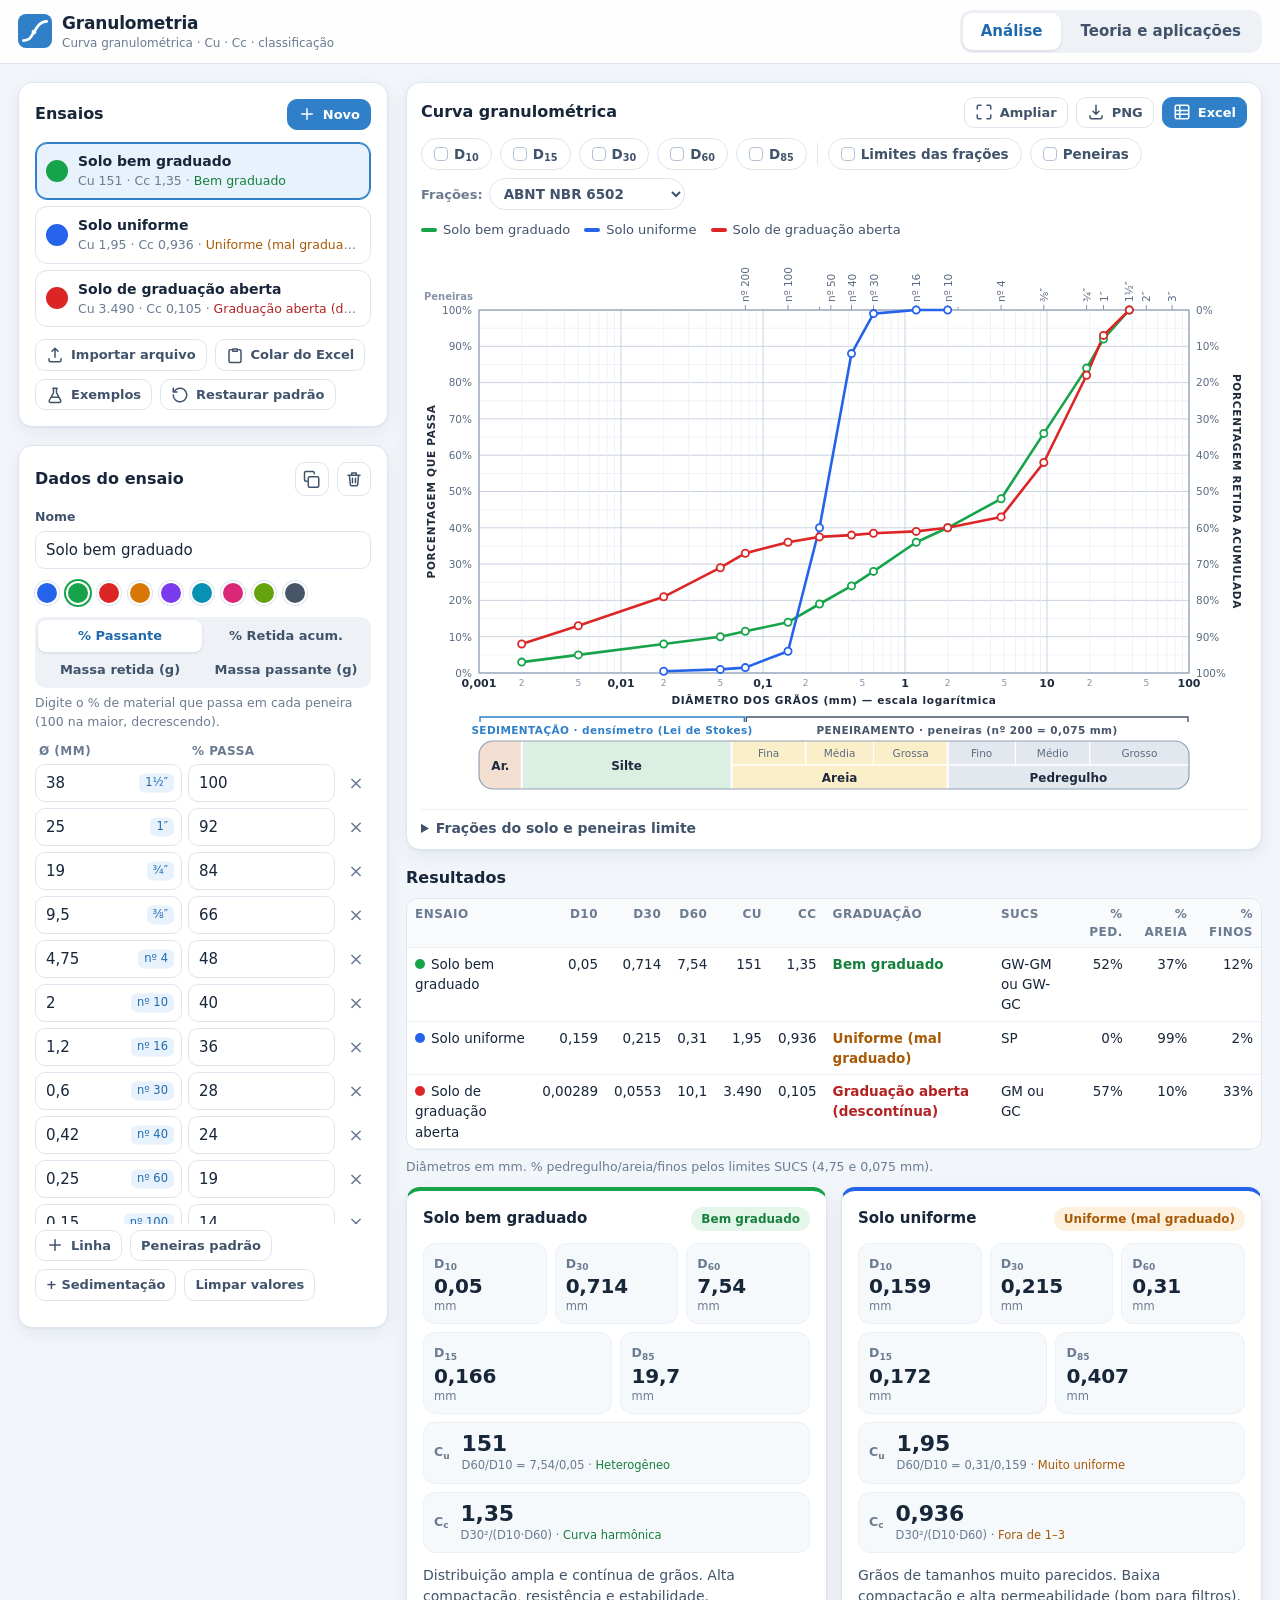
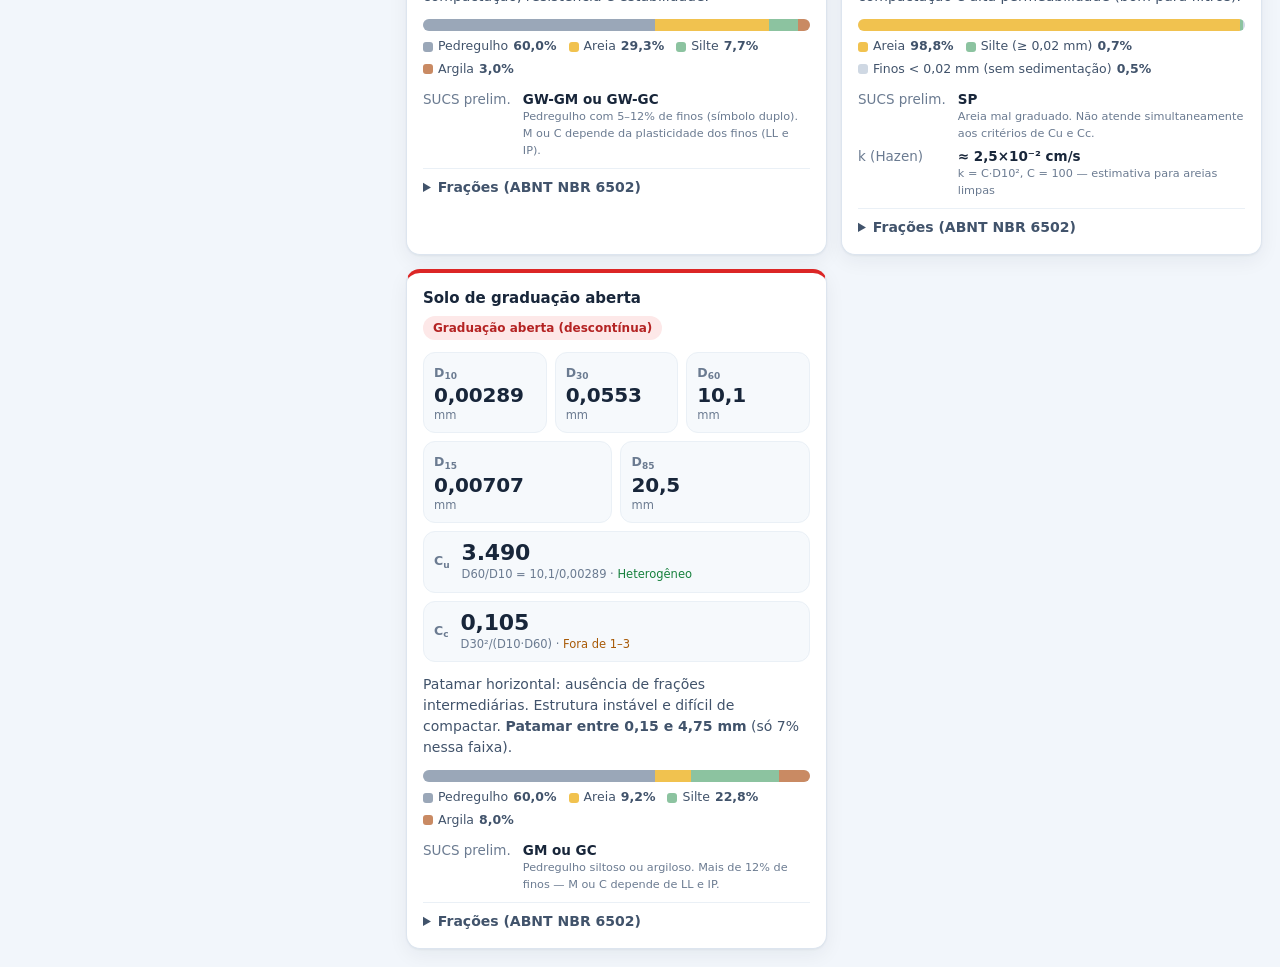
==== commit b5bf4abf: "Atualiza app (nova versão do index.html, src e testes; cache do app v2) Co-Authored-By: Claude Opus " ====
--- a/index.html
+++ b/index.html
@@ -94,7 +94,7 @@
 .swatches{display:flex;gap:7px;flex-wrap:wrap;margin-bottom:12px}
 .swatches button{width:24px;height:24px;border-radius:50%;border:2px solid #fff;background:var(--c);box-shadow:0 0 0 1px var(--line);cursor:pointer;padding:0}
 .swatches button[aria-pressed=true]{box-shadow:0 0 0 2px var(--c)}
-.seg{display:flex;background:var(--mut-bg);border-radius:10px;padding:3px;gap:2px;margin-bottom:6px}
+.seg{display:grid;grid-template-columns:1fr 1fr;background:var(--mut-bg);border-radius:10px;padding:3px;gap:2px;margin-bottom:6px}
 .seg button{flex:1;border:0;background:none;padding:6px 4px;border-radius:8px;font-size:13px;font-weight:600;color:var(--ink2);cursor:pointer}
 .seg button[aria-pressed=true]{background:#fff;color:var(--brand-d);box-shadow:0 1px 3px rgba(24,38,58,.12)}
 .hint{font-size:12.5px;color:var(--muted);margin:0 0 10px}
@@ -205,6 +205,13 @@
 dialog h3{margin-bottom:6px}
 .dlg-msg{font-size:13px;color:var(--bad);min-height:20px;margin:6px 0}
 .dlg-foot{display:flex;gap:8px;justify-content:flex-end;flex-wrap:wrap}
+.tpl{display:flex;gap:12px;align-items:center;justify-content:space-between;flex-wrap:wrap;background:var(--brand-l);border:1px solid #bcd7ef;border-radius:12px;padding:10px 12px;margin:8px 0 12px}
+.tpl div{flex:1 1 220px;font-size:13.5px;color:var(--ink2)}
+.tpl b{display:block;color:var(--brand-d)}
+.two-f.one{grid-template-columns:1fr}
+.warns li.act{display:flex;gap:10px;align-items:center;justify-content:space-between;flex-wrap:wrap;background:#fff4d6}
+.two-f{display:grid;grid-template-columns:1fr 1fr;gap:10px;margin-top:6px}
+.field em{font-style:normal;font-weight:500;color:var(--muted)}
 .drop{outline:3px dashed var(--brand);outline-offset:-8px}
 
 /* ---------- teoria ---------- */
@@ -270,6 +277,7 @@
   <symbol id="i-up" viewBox="0 0 24 24"><path d="M12 15V3m0 0 4 4m-4-4L8 7M4 17v2a2 2 0 0 0 2 2h12a2 2 0 0 0 2-2v-2"/></symbol>
   <symbol id="i-clip" viewBox="0 0 24 24"><path d="M9 4h6v3H9zM7 5H6a2 2 0 0 0-2 2v13a2 2 0 0 0 2 2h12a2 2 0 0 0 2-2V7a2 2 0 0 0-2-2h-1"/></symbol>
   <symbol id="i-check" viewBox="0 0 24 24"><path d="M5 12.5l4.5 4.5L19 7"/></symbol>
+  <symbol id="i-reset" viewBox="0 0 24 24"><path d="M3 12a9 9 0 1 0 3-6.7L3 8M3 3v5h5"/></symbol>
   <symbol id="i-flask" viewBox="0 0 24 24"><path d="M9 3h6M10 3v6L4.5 19a2 2 0 0 0 1.8 3h11.4a2 2 0 0 0 1.8-3L14 9V3M7.5 15h9"/></symbol>
 </svg>
 
@@ -299,7 +307,8 @@
       <div class="btnrow">
         <button class="btn sm" id="btnImport" title="Abrir arquivo .xlsx, .csv ou .txt"><svg class="i"><use href="#i-up"/></svg>Importar arquivo</button>
         <button class="btn sm" id="btnPaste" title="Colar tabela copiada do Excel"><svg class="i"><use href="#i-clip"/></svg>Colar do Excel</button>
-        <button class="btn sm" id="btnExamples" title="Adicionar os 3 exemplos padrão"><svg class="i"><use href="#i-flask"/></svg>Exemplos</button>
+        <button class="btn sm" id="btnExamples" title="Adicionar os 3 exemplos padrão (mantém seus ensaios)"><svg class="i"><use href="#i-flask"/></svg>Exemplos</button>
+        <button class="btn sm danger" id="btnReset" title="Apagar tudo e voltar ao estado inicial, com os 3 exemplos"><svg class="i"><use href="#i-reset"/></svg>Restaurar padrão</button>
       </div>
       <input type="file" id="fileIn" accept=".xlsx,.xlsm,.csv,.tsv,.txt,text/csv,text/plain" hidden>
     </section>
@@ -537,8 +546,8 @@
   <h2>Como usar o app</h2>
   <ol class="steps">
     <li><b>Escolha ou crie um ensaio.</b> Há três exemplos prontos (bem graduado, uniforme e graduação aberta). Use <b>Novo</b> para começar do zero com as peneiras padrão.</li>
-    <li><b>Digite os dados.</b> Informe o diâmetro (mm) e o % passante, % retida acumulada ou a massa retida (g) de cada peneira. Use vírgula ou ponto. Para a fração fina, adicione os pontos da sedimentação (0,05; 0,02; 0,005; 0,002 mm…). A curva é traçada a cada digitação.</li>
-    <li><b>Ou importe.</b> Cole direto do Excel, abra um .xlsx/.csv, ou arraste o arquivo para a tela. Várias colunas viram vários ensaios.</li>
+    <li><b>Digite os dados.</b> Informe o diâmetro (mm) e o % passante, o % retida acumulada, a massa retida (g) ou a massa que passa (g, acumulada) de cada peneira — nos modos de massa, informe também a massa inicial da amostra (ex.: 200 g). Use vírgula ou ponto. Para a fração fina, adicione os pontos da sedimentação (0,05; 0,02; 0,005; 0,002 mm…). A curva é traçada a cada digitação.</li>
+    <li><b>Ou importe.</b> Em <i>Colar do Excel</i>, baixe a <b>planilha modelo</b> (peneiras padrão já preenchidas; você digita as massas retidas e os % da sedimentação nas células amarelas), preencha no Excel e depois importe o arquivo ou cole as colunas. Também aceita .csv e arrastar o arquivo para a tela. Várias colunas ou abas viram vários ensaios.</li>
     <li><b>Compare.</b> Cada ensaio tem sua cor; o olho na lista mostra ou oculta a curva. Passe o mouse (ou toque) sobre o gráfico para ver o % passante e o % retido de todas as curvas.</li>
     <li><b>Ative as guias.</b> Marque D<sub>10</sub>, D<sub>30</sub> e D<sub>60</sub> para ver as linhas horizontal e vertical até a curva; marque <i>Limites das frações</i> para ver as separações e as peneiras correspondentes.</li>
     <li><b>Exporte.</b> PNG do gráfico, ou planilha Excel com os dados, os coeficientes (com fórmulas) e a imagem do gráfico.</li>
@@ -571,7 +580,11 @@
 <dialog id="dlgPaste">
   <form method="dialog" id="pasteForm">
     <h3>Colar dados do Excel ou CSV</h3>
-    <p class="hint">Copie as células no Excel (diâmetro na 1ª coluna e % passante, % retida ou massa retida nas seguintes) e cole abaixo. Várias colunas viram vários ensaios. O cabeçalho é opcional.</p>
+    <div class="tpl">
+      <div><b>Ainda não tem a planilha?</b><span>Baixe o modelo com as peneiras padrão já preenchidas. Você só digita as massas retidas (ou o % passante) nas células amarelas.</span></div>
+      <button class="btn primary sm" type="button" id="btnTemplate"><svg class="i"><use href="#i-xls"/></svg>Baixar planilha modelo</button>
+    </div>
+    <p class="hint">Depois de preencher: copie as colunas de <b>Diâmetro</b> e <b>% passante</b> no Excel e cole abaixo (ou use <b>Importar arquivo</b> com o .xlsx). Várias colunas viram vários ensaios; o cabeçalho é opcional.</p>
     <textarea id="pasteText" placeholder="Diâmetro (mm)&#9;% Passante&#10;4,75&#9;100&#10;2&#9;85&#10;0,6&#9;52&#10;0,075&#9;12" spellcheck="false"></textarea>
     <div class="dlg-msg" id="pasteMsg"></div>
     <div class="dlg-foot">
@@ -599,10 +612,12 @@
     { d: 19,    label: '¾″',     name: '19,0 mm (¾″)',    prio: 2 },
     { d: 9.5,   label: '⅜″',     name: '9,5 mm (⅜″)',     prio: 1 },
     { d: 4.75,  label: 'nº 4',   name: '4,75 mm (nº 4)',  prio: 3 },
+    { d: 2.36,  label: 'nº 8',   name: '2,36 mm (nº 8)',  prio: 1 },
     { d: 2.0,   label: 'nº 10',  name: '2,0 mm (nº 10)',  prio: 3 },
     { d: 1.2,   label: 'nº 16',  name: '1,2 mm (nº 16)',  prio: 1 },
     { d: 0.6,   label: 'nº 30',  name: '0,6 mm (nº 30)',  prio: 2 },
     { d: 0.42,  label: 'nº 40',  name: '0,42 mm (nº 40)', prio: 3 },
+    { d: 0.3,   label: 'nº 50',  name: '0,30 mm (nº 50)', prio: 2 },
     { d: 0.25,  label: 'nº 60',  name: '0,25 mm (nº 60)', prio: 1 },
     { d: 0.15,  label: 'nº 100', name: '0,15 mm (nº 100)',prio: 2 },
     { d: 0.075, label: 'nº 200', name: '0,075 mm (nº 200)',prio: 4 },
@@ -710,14 +725,30 @@
   }
 
   /* ---------- Curva a partir do ensaio ---------- */
-  // ensaio: { mode: 'passa' | 'retida' | 'massa', rows:[{d,v}], fundo }
+  // ensaio: { mode: 'passa' | 'retida' | 'massa' (retida por peneira) | 'massap' (massa que passa, acumulada),
+  //           rows:[{d,v}], fundo, mtotal (massa inicial seca; opcional) }
   function buildCurve(e) {
     const warnings = [];
     const rows = e.rows || [];
     let pts = [];
-    let total = null;
-
-    if (e.mode === 'massa') {
+    let total = null, balance = null, overRange = 0, maxVal = null;
+
+    if (e.mode === 'massap') {
+      // massa (g) que PASSA em cada peneira (acumulada) ÷ massa inicial
+      const items = [];
+      rows.forEach((r, i) => {
+        const d = toNum(r.d), m = toNum(r.v);
+        if (d > 0 && isFinite(m)) { if (m < 0) warnings.push(`Linha ${i + 1}: massa negativa ignorada.`); else items.push({ i, d, m }); }
+      });
+      const initN = toNum(e.mtotal);
+      const initial = isFinite(initN) && initN > 0 ? initN : 0;
+      const mx = items.reduce((s, r) => Math.max(s, r.m), 0);
+      total = initial || mx;
+      balance = { sum: null, total, initial: initial > 0, diffPct: null };
+      if (items.length && !initial) warnings.push(`Sem massa inicial: usando a maior massa digitada (${fmtNum(mx, 5)} g) como total — informe a massa inicial da amostra.`);
+      if (initial && mx > initial * (1 + 1e-9)) warnings.push(`Há massa passante (${fmtNum(mx, 5)} g) maior que a massa inicial (${fmtNum(initial, 5)} g) — valor ajustado a 100%.`);
+      if (total > 0) for (const it of items) pts.push({ d: it.d, p: clamp(100 * it.m / total, 0, 100), row: it.i, m: it.m });
+    } else if (e.mode === 'massa') {
       const items = [];
       rows.forEach((r, i) => {
         const d = toNum(r.d), m = toNum(r.v);
@@ -729,7 +760,17 @@
       items.sort((a, b) => b.d - a.d);
       const fundoN = toNum(e.fundo);
       const fundo = isFinite(fundoN) && fundoN > 0 ? fundoN : 0;
-      total = items.reduce((s, r) => s + r.m, 0) + fundo;
+      const sumAll = items.reduce((s, r) => s + r.m, 0) + fundo;
+      const initN = toNum(e.mtotal);
+      const initial = isFinite(initN) && initN > 0 ? initN : 0;
+      // massa de referência: a massa inicial seca informada ou, se não houver, a soma das pesagens
+      total = initial || sumAll;
+      if (items.length) {
+        const diff = total > 0 ? 100 * (total - sumAll) / total : 0;
+        balance = { sum: sumAll, total, initial: initial > 0, diffPct: diff };
+        if (initial && diff < -1) warnings.push(`A soma das massas (${fmtNum(sumAll, 4)} g) excede a massa inicial (${fmtNum(initial, 4)} g) — confira as pesagens.`);
+        else if (initial && diff > 1) warnings.push(`Diferença de ${fmtNum(diff, 2)}% entre a massa inicial e a soma das massas retidas (perda de material?).`);
+      }
       if (total > 0) {
         let cum = 0;
         for (const it of items) {
@@ -737,15 +778,16 @@
           pts.push({ d: it.d, p: clamp(100 * (total - cum) / total, 0, 100), row: it.i, m: it.m });
         }
       }
-      if (items.length && fundo === 0)
-        warnings.push('Informe a massa retida no fundo (prato) para fechar o balanço de massas.');
+      if (items.length && fundo === 0 && !initial)
+        warnings.push('Informe a massa retida no fundo (prato) ou a massa inicial seca para fechar o balanço de massas.');
     } else {
       rows.forEach((r, i) => {
         const d = toNum(r.d), v = toNum(r.v);
         if (!(d > 0) || !isFinite(v)) return;
         let p = e.mode === 'retida' ? 100 - v : v;
+        if (v > 100 + 1e-9) { overRange++; maxVal = Math.max(maxVal || 0, v); }
         if (p < -1e-9 || p > 100 + 1e-9) {
-          warnings.push(`Linha ${i + 1}: valor fora de 0–100% — ajustado.`);
+          if (!(v > 100 + 1e-9)) warnings.push(`Linha ${i + 1}: valor fora de 0–100% — ajustado.`);
           p = clamp(p, 0, 100);
         }
         pts.push({ d, p, row: i });
@@ -769,7 +811,8 @@
     if (bad.length)
       warnings.push(`% passante decresce com o aumento do diâmetro em ${bad.map(d => fmtNum(d) + ' mm').slice(0, 3).join(', ')}${bad.length > 3 ? '…' : ''} — confira os dados.`);
 
-    return { pts, warnings, total };
+    if (overRange) warnings.unshift(`${overRange} valor(es) acima de 100% foram limitados a 100% — a curva está distorcida.`);
+    return { pts, warnings, total, balance, overRange, maxVal };
   }
 
   /* ---------- Interpolação (log-linear em D) ---------- */
@@ -929,9 +972,9 @@
 
   /* ---------- Análise completa ---------- */
   function analyze(e, sysId = 'abnt') {
-    const { pts, warnings, total } = buildCurve(e);
+    const { pts, warnings, total, balance, overRange, maxVal } = buildCurve(e);
     const valid = pts.length >= 2;
-    const out = { pts, warnings, total, valid, system: sysId };
+    const out = { pts, warnings, total, balance, overRange, maxVal, valid, system: sysId };
     if (!valid) return out;
 
     const co = coefficients(pts);
@@ -1124,12 +1167,14 @@
 <font><b/><sz val="14"/><color rgb="FF1E3A5F"/><name val="Calibri"/></font>
 <font><i/><sz val="10"/><color rgb="FF6B7280"/><name val="Calibri"/></font>
 </fonts>
-<fills count="3"><fill><patternFill patternType="none"/></fill><fill><patternFill patternType="gray125"/></fill>
-<fill><patternFill patternType="solid"><fgColor rgb="FFDCEBFA"/><bgColor indexed="64"/></patternFill></fill></fills>
-<borders count="2"><border><left/><right/><top/><bottom/><diagonal/></border>
-<border><left/><right/><top/><bottom style="thin"><color rgb="FF9DB4CC"/></bottom><diagonal/></border></borders>
+<fills count="4"><fill><patternFill patternType="none"/></fill><fill><patternFill patternType="gray125"/></fill>
+<fill><patternFill patternType="solid"><fgColor rgb="FFDCEBFA"/><bgColor indexed="64"/></patternFill></fill>
+<fill><patternFill patternType="solid"><fgColor rgb="FFFFF4C7"/><bgColor indexed="64"/></patternFill></fill></fills>
+<borders count="3"><border><left/><right/><top/><bottom/><diagonal/></border>
+<border><left/><right/><top/><bottom style="thin"><color rgb="FF9DB4CC"/></bottom><diagonal/></border>
+<border><left style="thin"><color rgb="FFE0B84A"/></left><right style="thin"><color rgb="FFE0B84A"/></right><top style="thin"><color rgb="FFE0B84A"/></top><bottom style="thin"><color rgb="FFE0B84A"/></bottom><diagonal/></border></borders>
 <cellStyleXfs count="1"><xf numFmtId="0" fontId="0" fillId="0" borderId="0"/></cellStyleXfs>
-<cellXfs count="8">
+<cellXfs count="10">
 <xf numFmtId="0" fontId="0" fillId="0" borderId="0" xfId="0"/>
 <xf numFmtId="0" fontId="1" fillId="2" borderId="1" xfId="0" applyFont="1" applyFill="1" applyBorder="1" applyAlignment="1"><alignment horizontal="center" vertical="center" wrapText="1"/></xf>
 <xf numFmtId="0" fontId="2" fillId="0" borderId="0" xfId="0" applyFont="1"/>
@@ -1138,6 +1183,8 @@
 <xf numFmtId="0" fontId="3" fillId="0" borderId="0" xfId="0" applyFont="1"/>
 <xf numFmtId="165" fontId="0" fillId="0" borderId="0" xfId="0" applyNumberFormat="1"/>
 <xf numFmtId="0" fontId="1" fillId="0" borderId="0" xfId="0" applyFont="1"/>
+<xf numFmtId="0" fontId="0" fillId="3" borderId="2" xfId="0" applyFill="1" applyBorder="1"/>
+<xf numFmtId="0" fontId="0" fillId="0" borderId="0" xfId="0" applyAlignment="1"><alignment wrapText="1" vertical="top"/></xf>
 </cellXfs>
 <cellStyles count="1"><cellStyle name="Normal" xfId="0" builtinId="0"/></cellStyles>
 </styleSheet>`;
@@ -1206,7 +1253,7 @@
     files.unshift(
       { name: '[Content_Types].xml', data: `<?xml version="1.0" encoding="UTF-8" standalone="yes"?><Types xmlns="http://schemas.openxmlformats.org/package/2006/content-types"><Default Extension="rels" ContentType="application/vnd.openxmlformats-package.relationships+xml"/><Default Extension="xml" ContentType="application/xml"/><Default Extension="png" ContentType="image/png"/><Override PartName="/xl/workbook.xml" ContentType="application/vnd.openxmlformats-officedocument.spreadsheetml.sheet.main+xml"/><Override PartName="/xl/styles.xml" ContentType="application/vnd.openxmlformats-officedocument.spreadsheetml.styles+xml"/>${ctSheets.join('')}</Types>` },
       { name: '_rels/.rels', data: `<?xml version="1.0" encoding="UTF-8" standalone="yes"?><Relationships xmlns="http://schemas.openxmlformats.org/package/2006/relationships"><Relationship Id="rId1" Type="http://schemas.openxmlformats.org/officeDocument/2006/relationships/officeDocument" Target="xl/workbook.xml"/></Relationships>` },
-      { name: 'xl/workbook.xml', data: `<?xml version="1.0" encoding="UTF-8" standalone="yes"?><workbook xmlns="http://schemas.openxmlformats.org/spreadsheetml/2006/main" xmlns:r="http://schemas.openxmlformats.org/officeDocument/2006/relationships"><sheets>${wbSheets.join('')}</sheets></workbook>` },
+      { name: 'xl/workbook.xml', data: `<?xml version="1.0" encoding="UTF-8" standalone="yes"?><workbook xmlns="http://schemas.openxmlformats.org/spreadsheetml/2006/main" xmlns:r="http://schemas.openxmlformats.org/officeDocument/2006/relationships"><sheets>${wbSheets.join('')}</sheets><calcPr calcId="191029" fullCalcOnLoad="1"/></workbook>` },
       { name: 'xl/_rels/workbook.xml.rels', data: `<?xml version="1.0" encoding="UTF-8" standalone="yes"?><Relationships xmlns="http://schemas.openxmlformats.org/package/2006/relationships">${wbRels.join('')}</Relationships>` },
       { name: 'xl/styles.xml', data: STYLES },
     );
@@ -1278,6 +1325,64 @@
     return buildXlsx(sheets);
   }
 
+  /* ------------------------------------------ Planilha modelo para preencher */
+  // estilos: 8 = célula de entrada (amarela) · 9 = texto com quebra de linha
+  function buildTemplate(opts = {}) {
+    const sieves = C.SIEVES.map(s => ({ d: s.d, label: s.label }));         // 14 peneiras (76 → 0,075)
+    const sed = [0.05, 0.02, 0.01, 0.005, 0.002].map(d => ({ d, label: 'sedimentação' }));
+    const n = sieves.length;               // linhas 2..n+1
+    const fundoRow = n + 2;                // "Fundo (prato)"
+    const last = n + 1;
+    const rows = [['Diâmetro (mm)', 'Massa retida (g)', '% Passante', '% Retida acumulada', 'Peneira / ensaio'].map(h => ({ v: h, s: 1 }))];
+    sieves.forEach((s, i) => {
+      const r = i + 2;
+      rows.push([
+        { v: s.d, s: 0 },
+        { v: '', s: 8 },
+        { f: `IF(OR(B${r}="",$G$6<=0),"",100*(1-SUM(B$2:B${r})/$G$6))`, s: 4 },
+        { f: `IF(C${r}="","",100-C${r})`, s: 4 },
+        s.label,
+      ]);
+    });
+    rows.push([{ v: 'Fundo (prato)', s: 7 }, { v: '', s: 8 }, '', '', { v: 'massa retida no prato', s: 5 }]);
+    sed.forEach((s, i) => {
+      const r = fundoRow + 1 + i;
+      rows.push([{ v: s.d, s: 6 }, { v: '—', s: 5 }, { v: '', s: 8 }, { f: `IF(C${r}="","",100-C${r})`, s: 4 }, { v: 'sedimentação (digite o % passante)', s: 5 }]);
+    });
+    // total das massas ao lado da tabela (G1 = rótulo, G2 = soma)
+    // coluna G: G1/G2 massa inicial seca (opcional) · G4 soma das pesagens · G6 massa usada · G8 diferença
+    const put = (r, v) => { while (rows.length <= r) rows.push([]); rows[r][6] = v; };
+    put(0, { v: 'Massa inicial seca (g) — opcional', s: 1 });
+    put(1, { v: '', s: 8 });
+    put(2, { v: 'Soma retidas + fundo (g)', s: 1 });
+    put(3, { f: `SUM(B2:B${last})+N(B${fundoRow})`, s: 3 });
+    put(4, { v: 'Massa usada nos cálculos (g)', s: 1 });
+    put(5, { f: `IF(N(G2)>0,G2,G4)`, s: 3 });
+    put(6, { v: 'Diferença (%)', s: 1 });
+    put(7, { f: `IF(G6>0,100*(G6-G4)/G6,"")`, s: 3 });
+
+    const help = [
+      [{ v: 'Planilha modelo — análise granulométrica', s: 2 }],
+      [''],
+      [{ v: 'Como preencher', s: 7 }],
+      ['1. Na aba "Ensaio 1", preencha as células amarelas.'],
+      ['2. Peneiramento: digite a MASSA RETIDA (g) em cada peneira (coluna B) e no fundo/prato. O % passante (coluna C) é calculado sozinho.'],
+      ['   Se você pesou a amostra antes do ensaio (ex.: 200 g), digite em "Massa inicial seca" (G2): ela passa a ser a massa total e a planilha mostra a diferença para a soma das pesagens (perdas). Sem ela, o total é a soma das pesagens.'],
+      ['   Se você já tem o % passante, digite-o direto na coluna C (pode sobrescrever a fórmula).'],
+      ['3. Sedimentação (fração fina, < 0,075 mm): digite o % passante (coluna C) de cada diâmetro obtido no ensaio do densímetro. Deixe em branco o que não tiver.'],
+      ['4. Pode apagar ou acrescentar linhas de diâmetro. Deixe em branco as peneiras que não usou.'],
+      ['5. Para comparar vários solos, copie a aba "Ensaio 1" (clique direito → Mover ou copiar) e renomeie — cada aba vira um ensaio.'],
+      ['6. No app: "Importar arquivo" (abre este .xlsx) ou copie as colunas A e C, e use "Colar do Excel".'],
+      [''],
+      [{ v: 'Séries de peneiras: 76 mm (3″) · 50 · 38 · 25 · 19 · 9,5 · 4,75 (nº 4) · 2,0 (nº 10) · 1,2 · 0,6 (nº 30) · 0,42 (nº 40) · 0,25 · 0,15 · 0,075 (nº 200).', s: 5 }],
+    ];
+    const sheets = [
+      { name: opts.name || 'Ensaio 1', rows, cols: [16, 16, 13, 19, 34, 3, 24], freeze: 1 },
+      { name: 'Instruções', rows: help, cols: [120] },
+    ];
+    return buildXlsx(sheets);
+  }
+
   /* ------------------------------------------------------------- Leitura */
   async function readXlsx(buf) {
     const z = await unzip(buf);
@@ -1355,31 +1460,58 @@
     const R = rows.filter(r => r && r.some(c => c != null && c !== ''));
     if (R.length < 2) return [];
     const isNum = (x) => x != null && isFinite(C.toNum(x));
-    // primeira linha cuja 1ª coluna é número
-    let start = R.findIndex(r => isNum(r[0]) && r.slice(1).some(isNum));
+
+    // coluna do diâmetro: a que o cabeçalho chama de malha/diâmetro/abertura/(mm); senão a 1ª
+    const DIAM = /malha|di[aâ]metro|abertura|\(mm\)|\bmm\b|\(µm\)|\(μm\)/i;
+    let dc = 0, hdrRow = -1;
+    for (let i = 0; i < Math.min(R.length, 8) && hdrRow < 0; i++) {
+      const j = R[i].findIndex(c => c != null && typeof c === 'string' && !isNum(c) && DIAM.test(c));
+      if (j >= 0 && R[i + 1]) { dc = j; hdrRow = i; }
+    }
+    let start = R.findIndex((r, i) => i > hdrRow && isNum(r[dc]) && r.some((c, j) => j !== dc && isNum(c)));
     if (start < 0) return [];
-    let header = null;
-    if (start > 0) header = R[start - 1];
+    let header = start > 0 ? R[start - 1] : null;
+    if (header && header.some(isNum) && !header.some(c => typeof c === 'string' && !isNum(c))) header = null; // linha anterior é dado, não cabeçalho
     const data = [];
-    for (let i = start; i < R.length; i++) if (isNum(R[i][0])) data.push(R[i]);
+    for (let i = start; i < R.length; i++) if (isNum(R[i][dc])) data.push(R[i]);
     const ncol = Math.max(...data.map(r => r.length));
 
     let dScale = 1;
-    if (header && header[0] && /µm|μm|micr[oô]n|\(um\)/i.test(String(header[0]))) dScale = 0.001;
+    if (header && header[dc] && /µm|μm|micr[oô]n|\(um\)/i.test(String(header[dc]))) dScale = 0.001;
 
     let series = [];
-    for (let j = 1; j < ncol; j++) {
+    for (let j = 0; j < ncol; j++) {
+      if (j === dc) continue;
+      const h = header && header[j] != null ? String(header[j]).trim() : '';
+      if (/^(peneira|n[º°o]\.?|sieve|abertura)/i.test(h) && !/passa|retid|massa/i.test(h)) continue; // nome/nº da peneira
+      if (j < dc && !header) continue;
       const vals = data.filter(r => isNum(r[j]));
       if (vals.length < 2) continue;
-      const h = header && header[j] != null ? String(header[j]).trim() : '';
       let mode = 'passa';
-      if (/massa|\(g\)|peso/i.test(h)) mode = 'massa';
+      if (/massa|\(g\)|peso/i.test(h)) mode = /pass/i.test(h) ? 'massap' : 'massa';
       else if (/retid/i.test(h) && !/passa/i.test(h)) mode = 'retida';
       series.push({ j, h, mode });
     }
-    // planilha exportada pelo app: passante + retida → fica só a passante
-    if (series.some(s => s.mode === 'passa') && series.some(s => s.mode === 'retida') && series.length === 2)
-      series = series.filter(s => s.mode === 'passa');
+    // colunas derivadas (planilha do app / modelo / exercício): mantém a % passante; sem ela, a massa
+    const has = (m) => series.some(s => s.mode === m);
+    if (has('passa') && (has('retida') || has('massa') || has('massap'))) series = series.filter(s => s.mode === 'passa');
+    else if ((has('massa') || has('massap')) && has('retida')) series = series.filter(s => s.mode !== 'retida');
+
+    // massa inicial seca (célula abaixo do rótulo "Massa inicial") e massa retida no fundo (linha "Fundo"/"Prato")
+    let mtotal = '';
+    R.forEach((r, ri) => r.forEach((c, cj) => {
+      if (c != null && /massa inicial/i.test(String(c))) {
+        const below = (R[ri + 1] || [])[cj];
+        if (isNum(below) && C.toNum(below) > 0) mtotal = String(C.toNum(below)).replace('.', ',');
+      }
+    }));
+    let fundo = '';
+    for (const r of R) {
+      if (r[0] != null && /fundo|prato/i.test(String(r[0]))) {
+        const col = series.find(s => s.mode === 'massa');
+        if (col && isNum(r[col.j])) fundo = String(C.toNum(r[col.j])).replace('.', ',');
+      }
+    }
 
     const generic = /^(%|porcentagem|massa|peso|passa|retid|diâmetro|diametro)/i;
     const fmt = (n) => String(Number(Number(n).toPrecision(10))).replace('.', ',');
@@ -1388,8 +1520,8 @@
       if (series.length === 1) name = (s.h && !generic.test(s.h)) ? s.h : sheetName;
       else name = (s.h && !generic.test(s.h)) ? s.h : `${sheetName} ${k + 1}`;
       return {
-        name, mode: s.mode,
-        rows: data.filter(r => isNum(r[s.j])).map(r => ({ d: fmt(C.toNum(r[0]) * dScale), v: fmt(C.toNum(r[s.j])) })),
+        name, mode: s.mode, fundo: s.mode === 'massa' ? fundo : '', mtotal: (s.mode === 'massa' || s.mode === 'massap') ? mtotal : '',
+        rows: data.filter(r => isNum(r[s.j])).map(r => ({ d: fmt(C.toNum(r[dc]) * dScale), v: fmt(C.toNum(r[s.j])) })),
       };
     });
   }
@@ -1401,7 +1533,7 @@
       const sheets = await readXlsx(await file.arrayBuffer());
       const all = [];
       for (const sh of sheets) {
-        if (/^(resumo|gr[aá]fico)$/i.test(sh.name)) continue;
+        if (/^(resumo|gr[aá]fico|instru[cç][oõ]es)$/i.test(sh.name)) continue;
         all.push(...rowsToEnsaios(sh.rows, sh.name));
       }
       return all;
@@ -1414,7 +1546,7 @@
     return rowsToEnsaios(parseText(txt), base);
   }
 
-  return { buildXlsx, buildReport, readXlsx, parseText, rowsToEnsaios, importFile, zipStore, crc32 };
+  return { buildXlsx, buildReport, buildTemplate, readXlsx, parseText, rowsToEnsaios, importFile, zipStore, crc32 };
 })();
 
 
@@ -1848,6 +1980,9 @@
   let state = load() || fresh();
   let saveT = 0;
   const save = () => { clearTimeout(saveT); saveT = setTimeout(() => { try { localStorage.setItem(KEY, JSON.stringify(state)); } catch (e) { /* ignora */ } }, 250); };
+  const flush = () => { clearTimeout(saveT); try { localStorage.setItem(KEY, JSON.stringify(state)); } catch (e) { /* ignora */ } };
+  window.addEventListener('pagehide', flush);
+  document.addEventListener('visibilitychange', () => { if (document.visibilityState === 'hidden') flush(); });
   const cur = () => state.ensaios.find(e => e.id === state.sel) || state.ensaios[0];
 
   /* ------------------------------------------------------------ toast + desfazer */
@@ -1858,13 +1993,17 @@
     el.innerHTML = `<span>${esc(msg)}</span>`;
     if (opt.undo) {
       const b = document.createElement('button'); b.textContent = 'Desfazer';
-      b.onclick = () => { if (undoSnap) { state.ensaios = undoSnap.ensaios; state.sel = undoSnap.sel; undoSnap = null; renderAll(); save(); } el.remove(); };
+      b.onclick = () => { if (undoSnap) { Object.assign(state, undoSnap); undoSnap = null; syncControls(); renderAll(); save(); } el.remove(); };
       el.appendChild(b);
     }
     $('#toast').appendChild(el);
     setTimeout(() => el.remove(), opt.undo ? 7000 : 3800);
   }
-  const snapshot = () => { undoSnap = { ensaios: clone(state.ensaios), sel: state.sel }; };
+  const snapshot = () => { undoSnap = clone(state); };
+  function syncControls() {
+    $$('.chip[data-show]').forEach(b => b.setAttribute('aria-pressed', !!state.show[b.dataset.show]));
+    $('#sys').value = state.system;
+  }
 
   /* ------------------------------------------------------------ análise */
   let A = new Map();
@@ -1899,24 +2038,26 @@
   });
 
   /* ------------------------------------------------------------ editor */
+  const isMass = (m) => m === 'massa' || m === 'massap';
   const MODE_HINT = {
     passa: 'Digite o % de material que passa em cada peneira (100 na maior, decrescendo).',
     retida: 'Digite o % retido acumulado (0 na maior peneira, crescendo). O app converte para % passante.',
     massa: 'Digite a massa retida (g) em cada peneira e no fundo. O % passante é calculado.',
+    massap: 'Digite a massa (g) que PASSA em cada peneira (acumulada) e a massa inicial da amostra. % passante = massa ÷ massa inicial.',
   };
   function rowHtml(r, i, mode) {
     const d = C.toNum(r.d), sv = d > 0 ? C.sieveFor(d) : null;
     const tag = sv ? `<span class="tag">${esc(sv.label)}</span>` : (d > 0 && d < 0.075 ? '<span class="tag sed">sedim.</span>' : '');
     return `<div class="r" data-i="${i}">
       <div class="cell"><input class="in d ${tag ? 'hastag' : ''}" inputmode="decimal" autocomplete="off" aria-label="Diâmetro ${i + 1} (mm)" placeholder="mm" value="${esc(r.d)}">${tag}</div>
-      <input class="in v" inputmode="decimal" autocomplete="off" aria-label="${mode === 'massa' ? 'Massa retida (g)' : mode === 'retida' ? '% retida acumulada' : '% passante'} ${i + 1}" placeholder="${mode === 'massa' ? 'g' : '%'}" value="${esc(r.v)}">
-      ${mode === 'massa' ? '<div class="calc" data-calc>—</div>' : ''}
+      <input class="in v" inputmode="decimal" autocomplete="off" aria-label="${mode === 'massa' ? 'Massa retida (g)' : mode === 'massap' ? 'Massa passante (g)' : mode === 'retida' ? '% retida acumulada' : '% passante'} ${i + 1}" placeholder="${isMass(mode) ? 'g' : '%'}" value="${esc(r.v)}">
+      ${isMass(mode) ? '<div class="calc" data-calc>—</div>' : ''}
       <button class="xbtn" data-act="del" aria-label="Remover linha ${i + 1}" title="Remover linha">×</button></div>`;
   }
   function renderEditor() {
     const e = cur();
     if (!e) { $('#editor').innerHTML = '<div class="empty">Crie um ensaio para começar.</div>'; return; }
-    const modeLabel = { passa: '% Passante', retida: '% Retida acum.', massa: 'Massa retida (g)' };
+    const modeLabel = { passa: '% Passante', retida: '% Retida acum.', massa: 'Massa retida (g)', massap: 'Massa passante (g)' };
     $('#editor').innerHTML = `
       <div class="card-h"><h2 id="h-ed">Dados do ensaio</h2>
         <button class="btn sm icon" data-act="dup" title="Duplicar ensaio" aria-label="Duplicar ensaio"><svg class="i"><use href="#i-copy"/></svg></button>
@@ -1925,11 +2066,14 @@
       <div class="swatches" role="group" aria-label="Cor da curva">${PALETTE.map(c => `<button style="--c:${c}" data-color="${c}" aria-pressed="${c.toLowerCase() === e.color.toLowerCase()}" aria-label="Cor ${c}"></button>`).join('')}</div>
       <div class="seg" role="group" aria-label="Tipo de dado">${Object.keys(modeLabel).map(m => `<button data-mode="${m}" aria-pressed="${e.mode === m}">${modeLabel[m]}</button>`).join('')}</div>
       <p class="hint">${MODE_HINT[e.mode]}</p>
-      <div class="rows ${e.mode === 'massa' ? 'massa' : ''}" id="rows">
-        <div class="r rh"><span>Ø (mm)</span><span>${e.mode === 'massa' ? 'Massa (g)' : e.mode === 'retida' ? '% retida' : '% passa'}</span>${e.mode === 'massa' ? '<span style="text-align:right">% passa</span>' : ''}<span></span></div>
+      <div class="rows ${isMass(e.mode) ? 'massa' : ''}" id="rows">
+        <div class="r rh"><span>Ø (mm)</span><span>${e.mode === 'massa' ? 'Massa ret. (g)' : e.mode === 'massap' ? 'Massa pass. (g)' : e.mode === 'retida' ? '% retida' : '% passa'}</span>${isMass(e.mode) ? '<span style="text-align:right">% passa</span>' : ''}<span></span></div>
         <div class="rows-scroll" id="rowsScroll">${e.rows.map((r, i) => rowHtml(r, i, e.mode)).join('')}</div>
       </div>
-      ${e.mode === 'massa' ? `<label class="field" style="margin-top:6px"><span>Massa retida no fundo / prato (g)</span><input class="in" id="inFundo" inputmode="decimal" placeholder="g" value="${esc(e.fundo || '')}"></label>` : ''}
+      ${isMass(e.mode) ? `<div class="two-f ${e.mode === 'massap' ? 'one' : ''}">
+        <label class="field"><span>Massa inicial seca (g) ${e.mode === 'massap' ? '' : '<em>opcional</em>'}</span><input class="in" id="inMtotal" inputmode="decimal" placeholder="ex.: 200" value="${esc(e.mtotal || '')}"></label>
+        ${e.mode === 'massa' ? `<label class="field"><span>Retido no fundo / prato (g)</span><input class="in" id="inFundo" inputmode="decimal" placeholder="g" value="${esc(e.fundo || '')}"></label>` : ''}</div>
+        <p class="hint" id="massSum"></p>` : ''}
       <div class="btnrow" style="margin-top:6px">
         <button class="btn sm" data-act="addrow"><svg class="i"><use href="#i-plus"/></svg>Linha</button>
         <button class="btn sm" data-act="sieves" title="Preencher a coluna de diâmetros com as peneiras padrão">Peneiras padrão</button>
@@ -1944,8 +2088,24 @@
     const e = cur(); if (!e) return;
     const a = A.get(e.id);
     const w = $('#warns');
-    if (w) w.innerHTML = (a ? a.warnings : []).map(t => `<li>${esc(t)}</li>`).join('');
-    if (e.mode === 'massa' && a) {
+    if (w) {
+      let html = (a ? a.warnings : []).map(t => `<li>${esc(t)}</li>`).join('');
+      if (a && a.overRange && (e.mode === 'passa' || e.mode === 'retida'))
+        html += `<li class="act">Valores acima de 100% — são massas (g)? <button class="btn sm" data-act="tomass">Tratar como massa passante (g)</button></li>`;
+      w.innerHTML = html;
+    }
+    const ms = $('#massSum');
+    if (ms) {
+      const b = a && a.balance;
+      if (e.mode === 'massap') {
+        ms.innerHTML = b && b.total > 0 ? `Massa inicial usada: <b>${C.fmtNum(b.total, 5)} g</b>${b.initial ? '' : ' (a maior massa digitada — informe a massa inicial)'}.` : 'Informe a massa inicial da amostra (ex.: 200 g).';
+      } else {
+        ms.innerHTML = b
+          ? `Soma das massas: <b>${C.fmtNum(b.sum, 5)} g</b>${b.initial ? ` · massa inicial: <b>${C.fmtNum(b.total, 5)} g</b> · diferença: <b>${C.fmtNum(b.diffPct, 2)}%</b>` : ' — usada como massa total (informe a massa inicial se houver perdas).'}`
+          : 'Informe a massa retida em cada peneira. Sem massa inicial, o total é a soma das pesagens (incluindo o fundo).';
+      }
+    }
+    if (isMass(e.mode) && a) {
       const byRow = new Map(a.pts.map(p => [p.row, p.p]));
       $$('#rows .r[data-i]').forEach(r => {
         const c = $('[data-calc]', r); if (!c) return;
@@ -1971,6 +2131,7 @@
     const e = cur(), t = ev.target;
     if (t.id === 'inName') { e.name = t.value; renderList(); refresh(true); save(); return; }
     if (t.id === 'inFundo') { e.fundo = t.value; refresh(); save(); return; }
+    if (t.id === 'inMtotal') { e.mtotal = t.value; refresh(); save(); return; }
     const row = t.closest('.r[data-i]'); if (!row) return;
     const r = e.rows[+row.dataset.i];
     if (t.classList.contains('d')) { r.d = t.value; updateRowTag(row, r); } else if (t.classList.contains('v')) r.v = t.value;
@@ -2023,7 +2184,13 @@
         e.rows.sort((a, b2) => (C.toNum(b2.d) || 0) - (C.toNum(a.d) || 0));
         renderEditor(); refresh(); save(); break;
       }
-      case 'clearv': snapshot(); e.rows.forEach(r => { r.v = ''; }); e.fundo = ''; renderEditor(); refresh(); save(); toast('Valores apagados.', { undo: true }); break;
+      case 'tomass': {
+        snapshot();
+        const a = A.get(e.id);
+        e.mode = 'massap'; e.mtotal = a && a.maxVal ? String(a.maxVal).replace('.', ',') : '';
+        renderEditor(); refresh(); save(); toast(`Convertido para massa passante — massa inicial ${e.mtotal} g (ajuste se for outra).`, { undo: true }); break;
+      }
+      case 'clearv': snapshot(); e.rows.forEach(r => { r.v = ''; }); e.fundo = ''; e.mtotal = ''; renderEditor(); refresh(); save(); toast('Valores apagados.', { undo: true }); break;
       case 'dup': {
         const c = clone(e); c.id = uid(); c.name = e.name + ' (cópia)'; c.color = nextColor();
         state.ensaios.splice(state.ensaios.indexOf(e) + 1, 0, c); state.sel = c.id; renderAll(); save(); break;
@@ -2047,7 +2214,7 @@
       e.rows.forEach(r => { const v = C.toNum(r.v); if (isFinite(v)) r.v = String(Number((100 - v).toPrecision(10))).replace('.', ','); });
       e.mode = m; toast('Valores convertidos (100 − valor).', { undo: true });
     } else {
-      e.rows.forEach(r => { r.v = ''; }); e.fundo = ''; e.mode = m;
+      e.rows.forEach(r => { r.v = ''; }); e.fundo = ''; e.mtotal = ''; e.mode = m;
       toast('Modo alterado — valores limpos.', { undo: true });
     }
     renderEditor(); refresh(); save();
@@ -2056,13 +2223,13 @@
 
   function applyToCurrent(src) {
     const e = cur();
-    e.mode = src.mode; e.rows = clone(src.rows); e.fundo = '';
+    e.mode = src.mode; e.rows = clone(src.rows); e.fundo = src.fundo || ''; e.mtotal = src.mtotal || '';
     renderEditor(); renderList(); refresh(); save();
   }
   function addEnsaios(list) {
     let first = null;
     for (const s of list) {
-      const e = { id: uid(), name: s.name || `Ensaio ${state.ensaios.length + 1}`, color: nextColor(), mode: s.mode || 'passa', rows: clone(s.rows), fundo: '', visible: true };
+      const e = { id: uid(), name: s.name || `Ensaio ${state.ensaios.length + 1}`, color: nextColor(), mode: s.mode || 'passa', rows: clone(s.rows), fundo: s.fundo || '', mtotal: s.mtotal || '', visible: true };
       state.ensaios.push(e); first = first || e;
     }
     if (first) state.sel = first.id;
@@ -2073,6 +2240,12 @@
     const e = { id: uid(), name: `Ensaio ${state.ensaios.length + 1}`, color: nextColor(), mode: 'passa', rows: C.STD_ROWS(), fundo: '', visible: true };
     state.ensaios.push(e); state.sel = e.id; renderAll(); save();
     const first = $('#rowsScroll .v'); if (first) first.focus();
+  };
+  $('#btnReset').onclick = () => {
+    snapshot();
+    state = fresh();
+    syncControls(); renderAll(); save();
+    toast('Padrão restaurado — voltaram os 3 exemplos.', { undo: true });
   };
   $('#btnExamples').onclick = () => {
     const have = new Set(state.ensaios.map(e => e.id));
@@ -2100,6 +2273,10 @@
   const dlg = $('#dlgPaste');
   $('#btnPaste').onclick = () => { $('#pasteMsg').textContent = ''; $('#pasteText').value = ''; dlg.showModal ? dlg.showModal() : dlg.setAttribute('open', ''); setTimeout(() => $('#pasteText').focus(), 30); };
   $('#pasteCancel').onclick = () => dlg.close();
+  $('#btnTemplate').onclick = () => {
+    saveBlob(new Blob([IO.buildTemplate()], { type: 'application/vnd.openxmlformats-officedocument.spreadsheetml.sheet' }), 'modelo-granulometria.xlsx');
+    toast('Modelo baixado — preencha no Excel e volte aqui para importar ou colar.');
+  };
   function parsePasted() {
     const res = IO.rowsToEnsaios(IO.parseText($('#pasteText').value), 'Ensaio colado');
     if (!res.length) { $('#pasteMsg').textContent = 'Não encontrei dados numéricos. Use diâmetro na 1ª coluna e os valores nas seguintes.'; return null; }
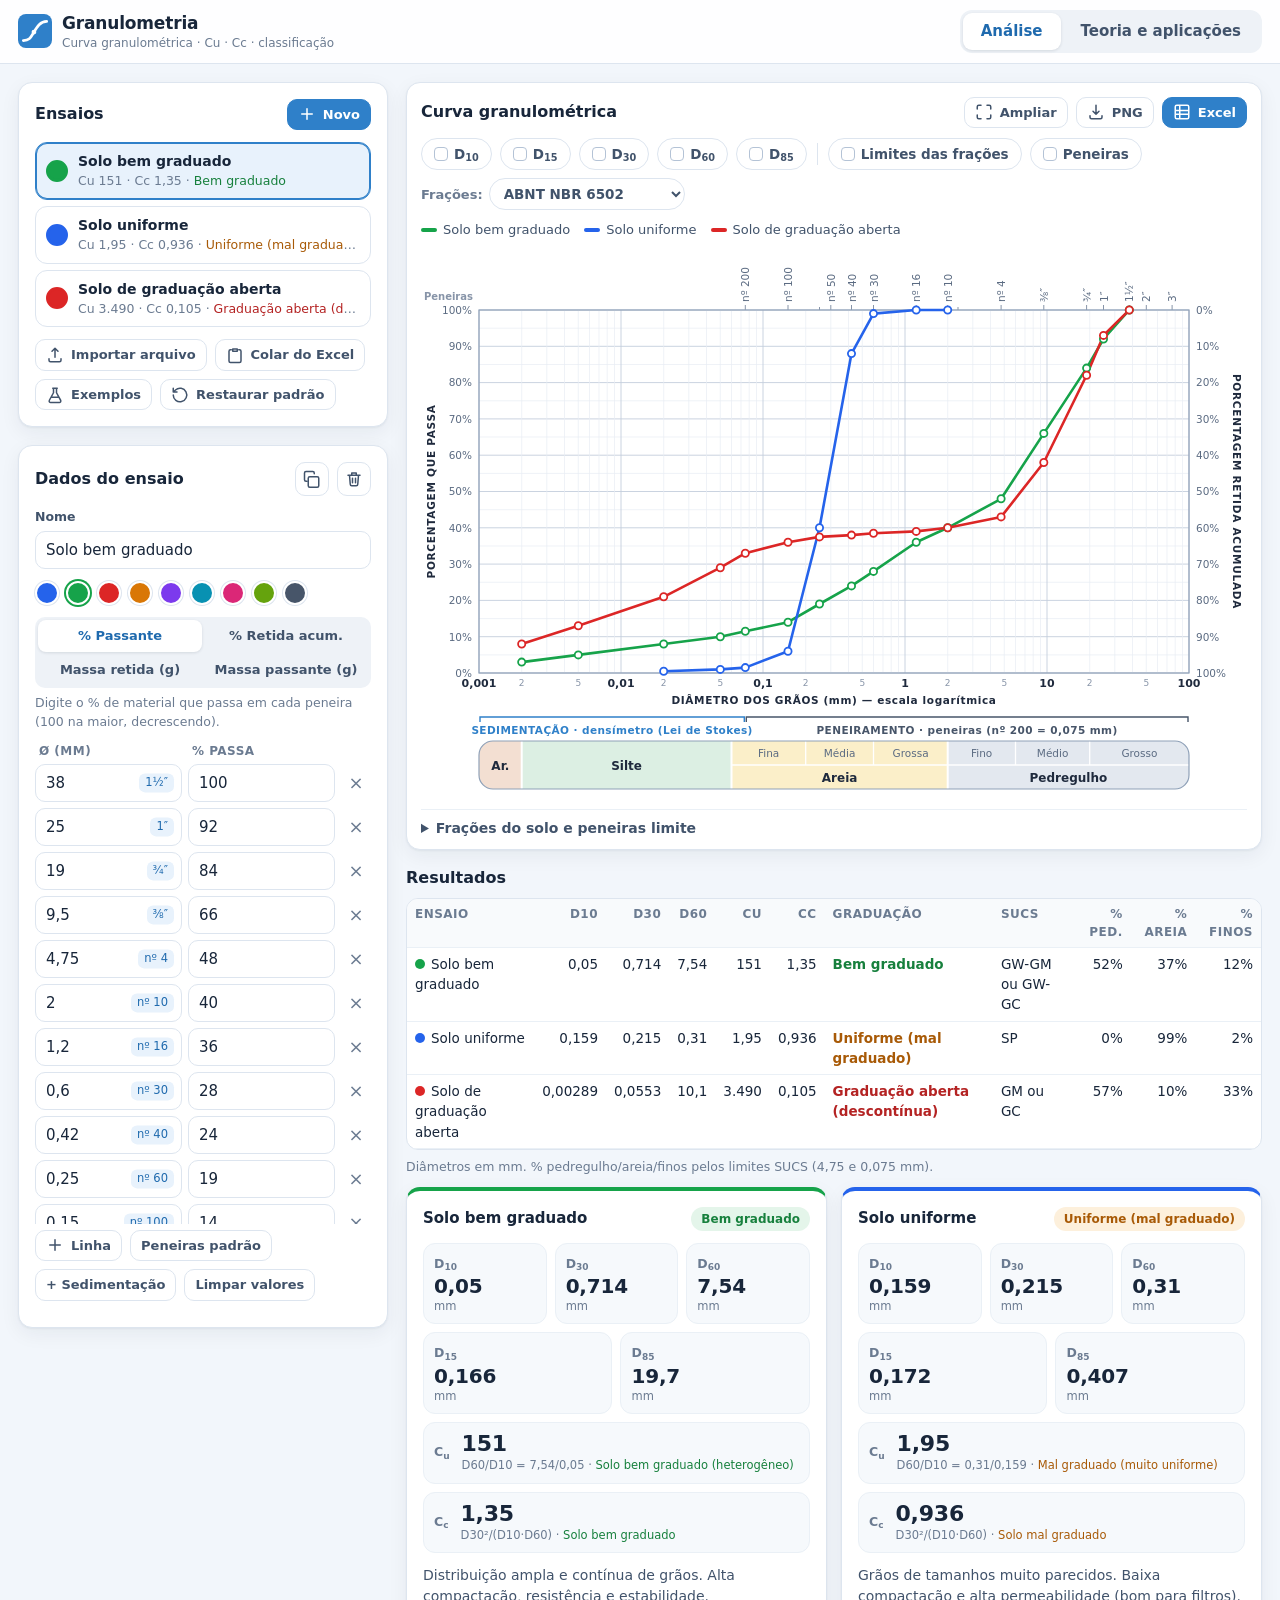
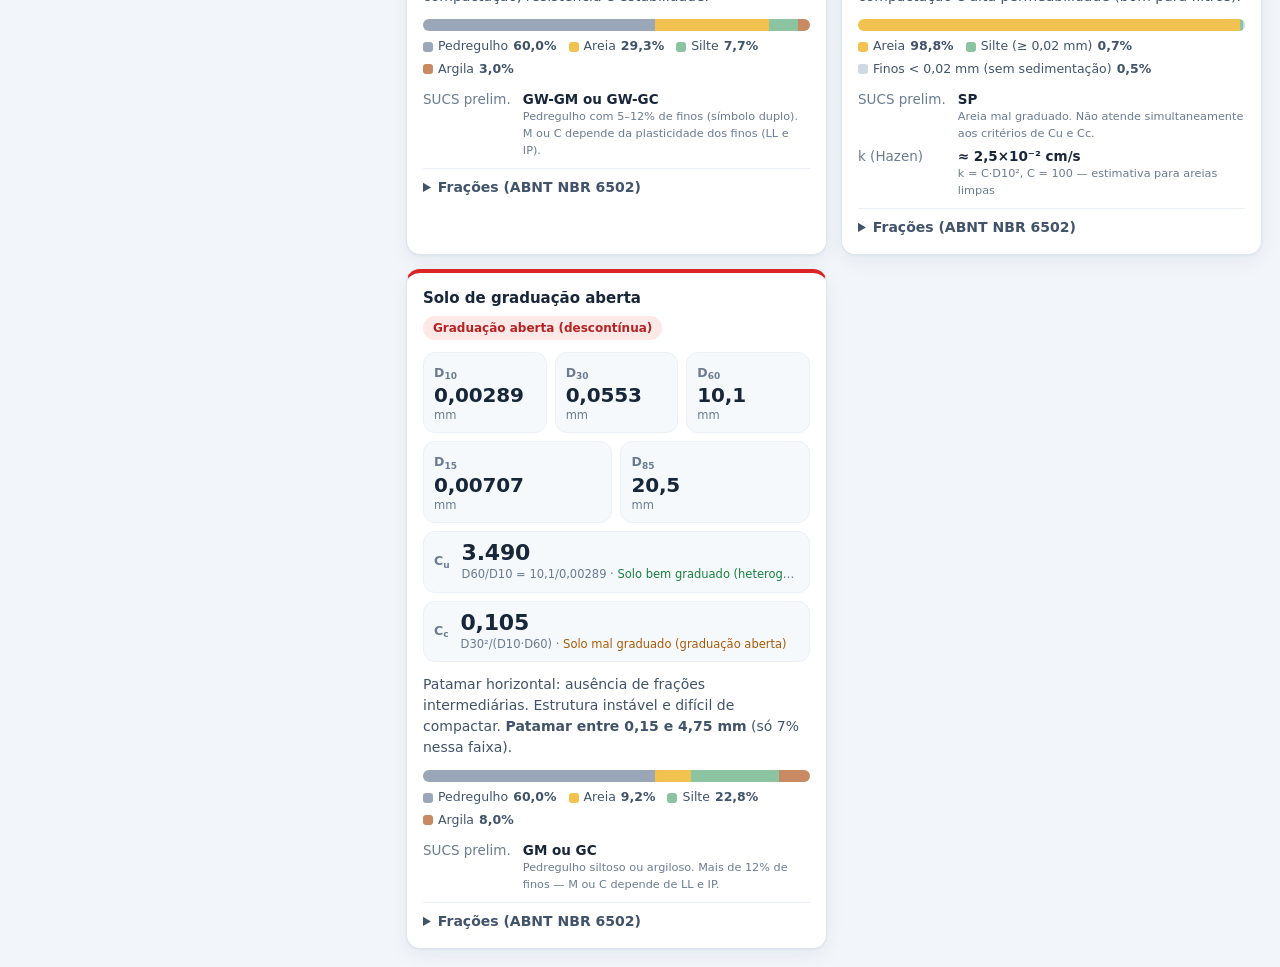
==== commit d5f18e60: "Atualiza app: textos de graduação (Cu/Cc), teoria e importação Excel Co-Authored-By: Claude Opus 5.5" ====
--- a/index.html
+++ b/index.html
@@ -474,7 +474,8 @@
       <p>Avalia a <b>forma</b> da curva, indicando se a distribuição é contínua e harmônica.</p>
       <ul>
         <li><b>1 ≤ C<sub>c</sub> ≤ 3:</b> solo bem graduado</li>
-        <li><b>Fora dessa faixa:</b> solo mal graduado</li>
+        <li><b>C<sub>c</sub> &gt; 3:</b> solo mal graduado</li>
+        <li><b>C<sub>c</sub> &lt; 1:</b> solo mal graduado — indica graduação aberta quando a curva tem um patamar</li>
       </ul>
     </div>
   </div>
@@ -862,14 +863,15 @@
 
   function classifyCu(cu) {
     if (cu == null) return null;
-    if (cu < 5)   return { key: 'uniforme', tone: 'warn', label: 'Muito uniforme', note: 'Cu < 5 — solo mal graduado' };
-    if (cu <= 15) return { key: 'media',    tone: 'info', label: 'Uniformidade média', note: 'Cu entre 5 e 15' };
-    return { key: 'hetero', tone: 'ok', label: 'Heterogêneo', note: 'Cu > 15 — solo bem graduado' };
+    if (cu < 5)   return { key: 'uniforme', tone: 'warn', label: 'Mal graduado (muito uniforme)', note: 'Cu < 5' };
+    if (cu <= 15) return { key: 'media',    tone: 'info', label: 'Uniformidade média', note: 'Cu = 5 a 15' };
+    return { key: 'hetero', tone: 'ok', label: 'Solo bem graduado (heterogêneo)', note: 'Cu > 15' };
   }
   function classifyCc(cc) {
     if (cc == null) return null;
-    if (cc >= 1 && cc <= 3) return { key: 'dentro', tone: 'ok', label: 'Curva harmônica', note: '1 ≤ Cc ≤ 3 — bem graduado' };
-    return { key: 'fora', tone: 'warn', label: 'Fora de 1–3', note: 'Cc fora de 1–3 — mal graduado' };
+    if (cc >= 1 && cc <= 3) return { key: 'dentro', tone: 'ok', label: 'Solo bem graduado', note: '1 ≤ Cc ≤ 3' };
+    if (cc > 3) return { key: 'alto', tone: 'warn', label: 'Solo mal graduado', note: 'Cc > 3' };
+    return { key: 'baixo', tone: 'warn', label: 'Solo mal graduado', note: 'Cc < 1' };
   }
 
   // Patamar horizontal (graduação aberta / descontínua): ≥ 1 década com inclinação ≤ 5 %/década,
@@ -982,6 +984,9 @@
     out.cuClass = classifyCu(co.Cu);
     out.ccClass = classifyCc(co.Cc);
     out.gap = detectGap(pts);
+    // Cc fora de 1–3 só vira "graduação aberta" quando há de fato um patamar na curva
+    // (Cc < 1 também ocorre em areias uniformes e em curvas suaves com muitos finos)
+    if (out.ccClass && out.ccClass.key !== 'dentro' && out.gap) out.ccClass = { ...out.ccClass, label: 'Solo mal graduado (graduação aberta)' };
     out.comp = composition(pts, sysId);
     out.sg = sucsGroups(pts);
     out.sucs = sucsPrelim(out.sg, co.Cu, co.Cc);
@@ -998,7 +1003,7 @@
     } else if (co.Cu < 5) {
       g = { key: 'uniforme', tone: 'warn', label: 'Uniforme (mal graduado)', behavior: 'Grãos de tamanhos muito parecidos. Baixa compactação e alta permeabilidade (bom para filtros).' };
     } else {
-      g = { key: 'mal', tone: 'warn', label: 'Mal graduado', behavior: 'Distribuição não harmônica (Cc fora de 1–3 ou Cu insuficiente): compactação inferior à de um solo bem graduado.' };
+      g = { key: 'mal', tone: 'warn', label: 'Mal graduado', behavior: 'Cc fora de 1–3 ou Cu abaixo do mínimo do critério SUCS: compactação inferior à de um solo bem graduado.' };
     }
     out.grading = g;
     out.hazen = hazen(co.D10.d, co.Cu);
@@ -1283,8 +1288,8 @@
         num(co.D10.d, 6), num(co.D30.d, 6), num(co.D60.d, 6),
         { f: `IF(AND(ISNUMBER(B${r}),ISNUMBER(D${r})),D${r}/B${r},"")`, v: co.Cu == null ? '' : co.Cu, s: 3 },
         { f: `IF(AND(ISNUMBER(B${r}),ISNUMBER(C${r}),ISNUMBER(D${r})),C${r}^2/(B${r}*D${r}),"")`, v: co.Cc == null ? '' : co.Cc, s: 3 },
-        a.cuClass ? `${a.cuClass.label} (${a.cuClass.note})` : '—',
-        a.ccClass ? `${a.ccClass.label} (${a.ccClass.note})` : '—',
+        a.cuClass ? `${a.cuClass.label} — ${a.cuClass.note}` : '—',
+        a.ccClass ? `${a.ccClass.label} — ${a.ccClass.note}` : '—',
         a.grading.label,
         a.sucs ? a.sucs.symbol : '—',
         num(g('pedregulho').pct, 4), num(g('areia').pct, 4), num(g('silte').pct, 4), num(g('argila').pct, 4),
@@ -1295,8 +1300,8 @@
     rows.push([]);
     rows.push([{ v: 'Critérios', s: 7 }]);
     [
-      'Cu < 5: muito uniforme (mal graduado) · 5 ≤ Cu ≤ 15: uniformidade média · Cu > 15: heterogêneo (bem graduado).',
-      'Cc entre 1 e 3: curva harmônica (bem graduado); fora dessa faixa: mal graduado.',
+      'Cu < 5: mal graduado (muito uniforme) · Cu = 5 a 15: uniformidade média · Cu > 15: solo bem graduado (heterogêneo).',
+      '1 ≤ Cc ≤ 3: solo bem graduado · Cc > 3 ou Cc < 1: solo mal graduado (graduação aberta quando a curva tem patamar).',
       'Bem graduado (SUCS): 1 ≤ Cc ≤ 3 e Cu ≥ 4 (pedregulho) ou Cu ≥ 6 (areia).',
       'D10, D30 e D60 obtidos por interpolação linear do % passante contra log(D) entre pontos medidos.',
     ].forEach(t => rows.push([{ v: t, s: 5 }]));
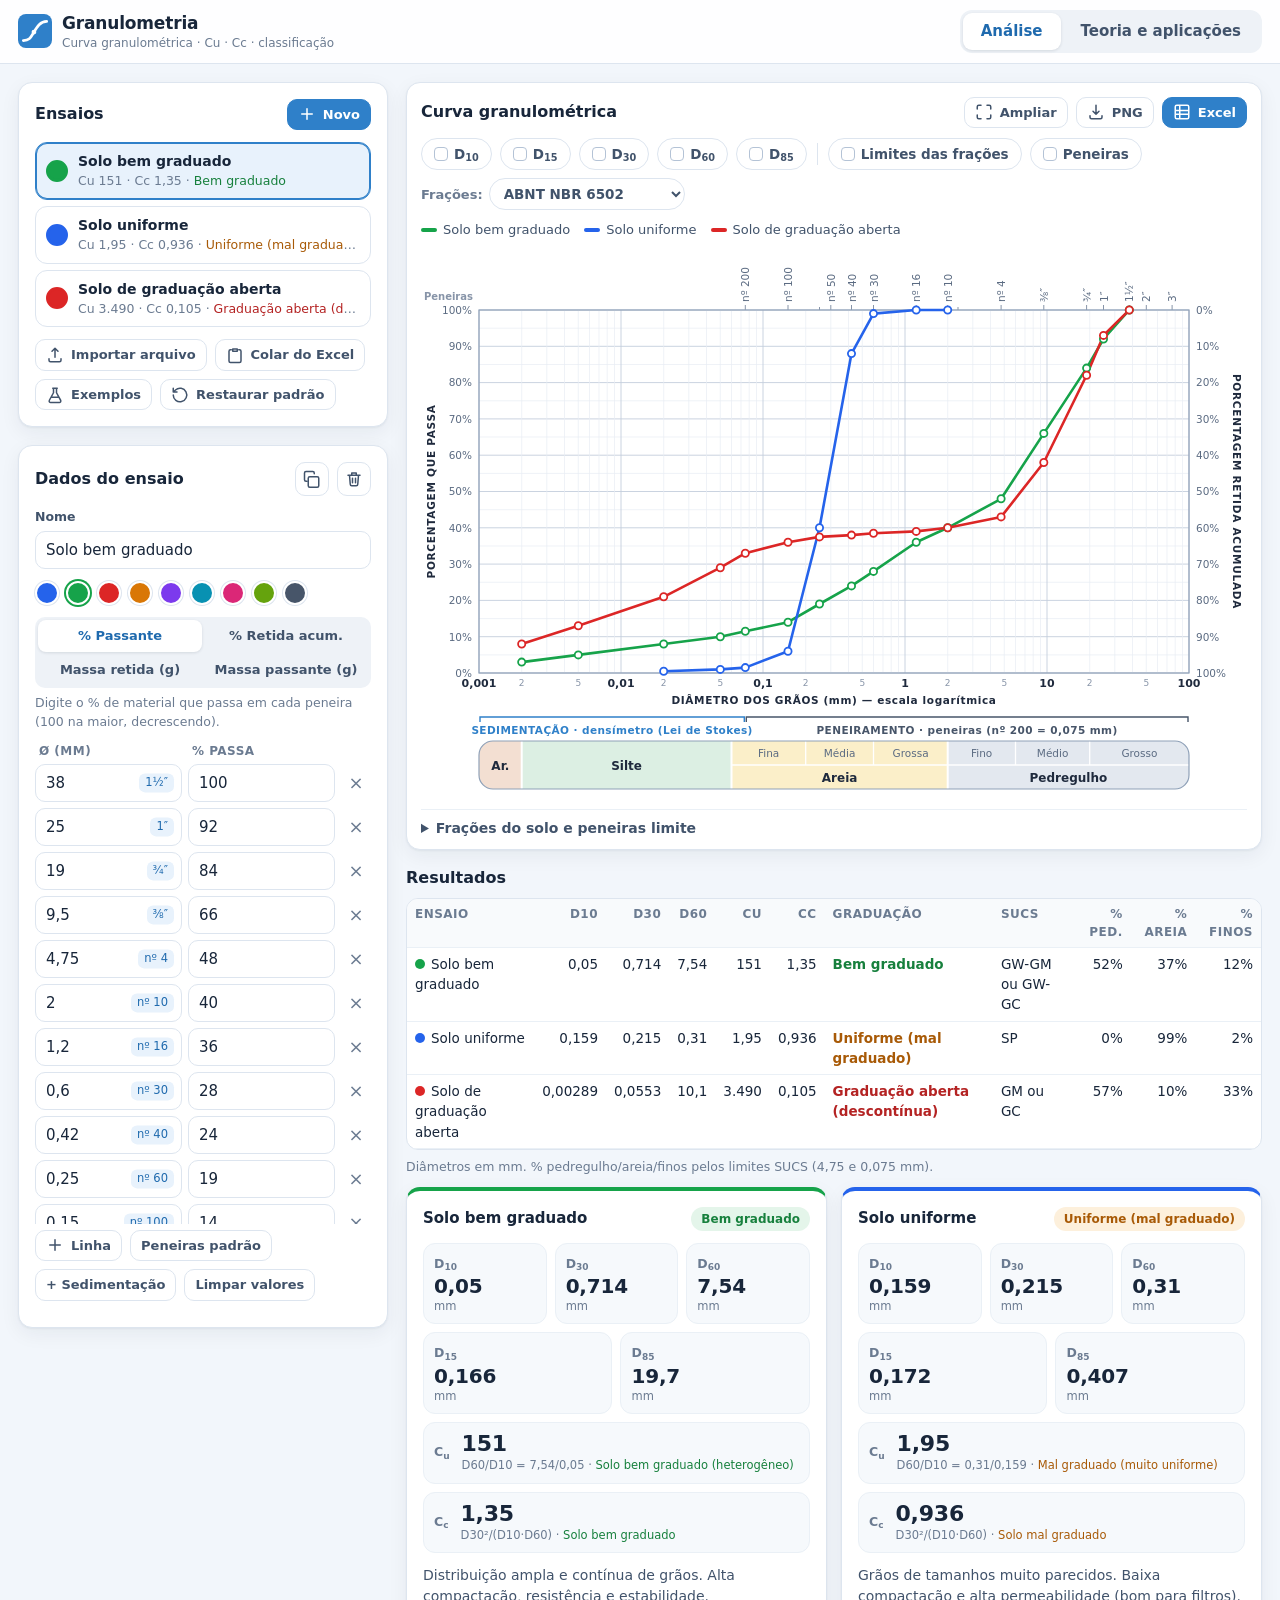
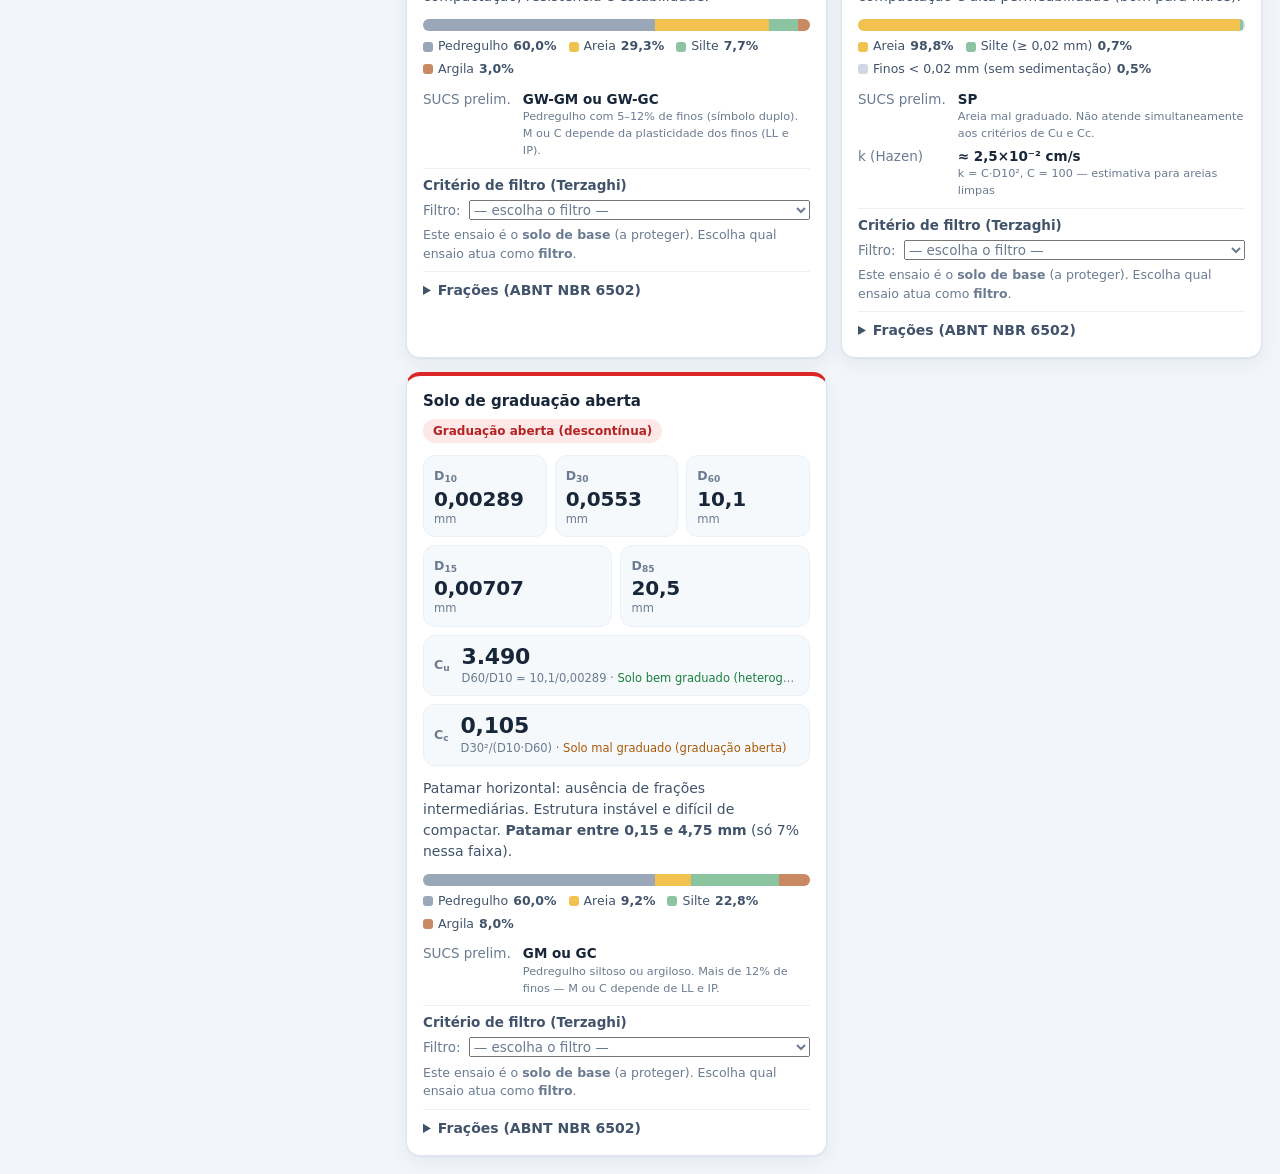
==== commit aeb38393: "Critério de filtro de Terzaghi no card de resultados; cache do app v4; prints e README atualizados C" ====
--- a/index.html
+++ b/index.html
@@ -132,6 +132,18 @@
 .legend{display:flex;flex-wrap:wrap;gap:6px 14px;margin:0 0 8px;font-size:13px;color:var(--ink2)}
 .legend span{display:inline-flex;align-items:center;gap:6px}
 .legend i{width:16px;height:4px;border-radius:2px;background:var(--c)}
+.chart-body{display:flex;gap:12px;align-items:flex-start}
+.chart-body .chart-wrap{flex:1 1 auto;min-width:0}
+.dlist{flex:0 0 184px;display:flex;flex-direction:column;gap:12px;padding-top:2px}
+.dlist[hidden]{display:none}
+.dgrp{display:flex;flex-direction:column;gap:5px;align-items:flex-start}
+.dgrp h4{margin:0;font-size:12px;font-weight:600;color:var(--ink2);display:flex;align-items:center;gap:6px;max-width:100%}
+.dgrp h4 i{flex:0 0 14px;height:4px;border-radius:2px;background:var(--c)}
+.dgrp h4 span{overflow:hidden;text-overflow:ellipsis;white-space:nowrap}
+.dchips{display:flex;flex-wrap:wrap;gap:5px}
+.dchip{display:inline-block;background:#fff;border:1.2px solid var(--c);color:var(--c);border-radius:999px;padding:1px 9px;font-size:12.5px;font-weight:700;line-height:1.5;white-space:nowrap}
+.dchip.miss{border-style:dashed;--c:#8794a8;font-weight:600}
+@media (max-width:860px){.chart-body{flex-direction:column;gap:8px}.dlist{flex:0 0 auto;width:100%}}
 .chart-wrap{position:relative;overflow-x:auto;overflow-y:hidden;border-radius:10px}
 .gtip{position:absolute;left:0;top:0;z-index:5;pointer-events:none;background:rgba(255,255,255,.97);border:1px solid var(--line);border-radius:12px;box-shadow:0 8px 28px rgba(24,38,58,.18);padding:8px 10px;font-size:12.5px;min-width:180px;max-width:300px}
 .tt-h{font-weight:700;font-size:13.5px;margin-bottom:4px;display:flex;align-items:center;gap:6px;flex-wrap:wrap}
@@ -148,7 +160,10 @@
 summary{cursor:pointer;font-weight:600;color:var(--ink2);font-size:14px}
 .fs-hint{display:none;font-size:12.5px;color:var(--muted);margin:4px 0}
 .chart-card.fs{position:fixed;inset:0;z-index:60;border-radius:0;border:0;display:flex;flex-direction:column;padding:10px 14px calc(10px + env(safe-area-inset-bottom))}
+.chart-card.fs .chart-body{flex:1;min-height:0}
 .chart-card.fs .chart-wrap{flex:1;min-height:0;overflow:auto}
+.chart-card.fs .dlist{max-height:100%;overflow-y:auto}
+@media (max-width:860px){.chart-card.fs .dlist{max-height:30%;overflow-y:auto}.chart-card.fs .chart-wrap{width:100%}}
 .chart-card.fs details{display:none}
 @media (orientation:portrait){.chart-card.fs .fs-hint{display:block}}
 @media (max-width:560px){.chart-head .btn span.lbl{display:none}}
@@ -262,6 +277,14 @@
 .app>*,.col>*,.results,.card{min-width:0}
 body{overflow-x:hidden}
 
+.filt{border-top:1px solid var(--line2);margin:4px 0 8px;padding-top:8px}
+.filt h4{margin:0 0 6px;font-size:13.5px;color:var(--ink2)}
+.filt .hint{margin:4px 0}
+.filt-sel{display:flex;align-items:center;gap:8px;font-size:13.5px;color:var(--muted);margin:2px 0 6px}
+.filt-sel select{flex:1;min-width:0;max-width:100%}
+.filt-tbl td small{display:block;color:var(--muted);font-size:12px}
+.filt .verdict{margin:6px 0 0}
+
 </style>
 </head>
 <body>
@@ -342,7 +365,10 @@
       </div>
       <div class="legend" id="legend"></div>
       <div class="fs-hint">Gire o celular para o modo paisagem para ver o gráfico maior.</div>
-      <div class="chart-wrap" id="chartWrap"><div id="chart"></div><div class="gtip" id="gtip" hidden></div></div>
+      <div class="chart-body">
+        <div class="chart-wrap" id="chartWrap"><div id="chart"></div><div class="gtip" id="gtip" hidden></div></div>
+        <aside class="dlist" id="dlist" hidden aria-label="Valores de D dos ensaios"></aside>
+      </div>
       <details id="fracDetails">
         <summary>Frações do solo e peneiras limite</summary>
         <div id="fracTable" style="margin-top:8px"></div>
@@ -533,7 +559,7 @@
   <div class="cards3">
     <div class="app-card"><h4>Aterros e terraplenagem</h4><p>Solos bem graduados atingem maior massa específica seca na compactação e maior resistência; a curva ajuda a escolher jazidas de empréstimo e a prever a facilidade de compactação.</p></div>
     <div class="app-card"><h4>Pavimentação</h4><p>Bases, sub-bases e reforços são especificados por <b>faixas granulométricas</b>: a curva do material precisa “caber” dentro da faixa de projeto. Misturas de dois ou mais solos corrigem a graduação.</p></div>
-    <div class="app-card"><h4>Filtros e drenos</h4><p>Critério de Terzaghi: D<sub>15</sub>(filtro)/D<sub>85</sub>(solo) &lt; 5 (retém o solo) e D<sub>15</sub>(filtro)/D<sub>15</sub>(solo) &gt; 5 (drena). Solos uniformes e limpos são bons filtros.</p></div>
+    <div class="app-card"><h4>Filtros e drenos</h4><p>Critério de Terzaghi (1922): D<sub>15</sub>(filtro)/d<sub>85</sub>(solo) &lt; 4 a 5 (relação de estabilidade, evita o <i>piping</i>) e D<sub>15</sub>(filtro)/d<sub>15</sub>(solo) &gt; 4 a 5 (relação de permeabilidade, o filtro drena). O app calcula isso no card de resultados: escolha o filtro entre os ensaios.</p></div>
     <div class="app-card"><h4>Permeabilidade (Hazen)</h4><p>Para areias limpas, k ≈ C·D<sub>10</sub>² (D<sub>10</sub> em cm, k em cm/s, C ≈ 100), válida para 0,1 mm &lt; D<sub>10</sub> &lt; 3 mm e C<sub>u</sub> &lt; 5. O app exibe essa estimativa quando aplicável.</p></div>
     <div class="app-card"><h4>Barragens e erosão interna</h4><p>Solos de graduação aberta (curva com patamar) podem perder a fração fina carregada pela água entre os grãos grossos — risco de erosão interna. A curva é o primeiro teste de suscetibilidade.</p></div>
     <div class="app-card"><h4>Liquefação de areias</h4><p>Areias finas, uniformes (C<sub>u</sub> baixo), fofas e saturadas são as mais suscetíveis à liquefação sob carregamento cíclico (sismos, vibrações).</p></div>
@@ -965,6 +991,21 @@
   }
 
   // Hazen: k = C·D10² (D10 em cm → k em cm/s)
+  /* Critério de Terzaghi (1922) para filtros: base = solo a proteger, filtro = material drenante.
+     permeabilidade: D15(filtro)/d15(base) > 4 a 5  ·  estabilidade (piping): D15(filtro)/d85(base) < 4 a 5.
+     Faixa 4–5 = limítrofe (a literatura cita 4 ou 5 conforme o autor). */
+  function filterCriteria(base, filt) {
+    const g = (a, k) => (a && a.coef && a.coef[k] && a.coef[k].d != null) ? a.coef[k].d : null;
+    const D15f = g(filt, 'D15'), d15b = g(base, 'D15'), d85b = g(base, 'D85');
+    const perm = D15f != null && d15b != null ? D15f / d15b : null;
+    const pipe = D15f != null && d85b != null ? D15f / d85b : null;
+    const sPerm = perm == null ? null : perm > 5 ? 'ok' : perm >= 4 ? 'limite' : 'falha';
+    const sPipe = pipe == null ? null : pipe < 4 ? 'ok' : pipe <= 5 ? 'limite' : 'falha';
+    let overall = null;
+    if (sPerm && sPipe) overall = (sPerm === 'falha' || sPipe === 'falha') ? 'falha' : (sPerm === 'ok' && sPipe === 'ok') ? 'ok' : 'limite';
+    return { D15f, d15b, d85b, perm, pipe, sPerm, sPipe, overall };
+  }
+
   function hazen(D10mm, cu, C = 100) {
     if (D10mm == null) return null;
     const applicable = D10mm >= 0.1 && D10mm <= 3 && (cu == null || cu < 5);
@@ -1041,7 +1082,7 @@
     SIEVES, SYSTEMS, GROUP_COLORS, EXAMPLES, LESSON_EXAMPLE, STD_ROWS,
     toNum, fmtNum, fmtPct, fmtSci, sieveFor, clamp,
     buildCurve, diameterAt, passAt, coefficients, classifyCu, classifyCc, detectGap,
-    composition, sucsGroups, sucsPrelim, hazen, analyze,
+    composition, sucsGroups, sucsPrelim, hazen, filterCriteria, analyze,
   };
 })();
 
@@ -1593,6 +1634,25 @@
     return '';
   }
 
+  const D_KEYS = [['D10', 10], ['D15', 15], ['D30', 30], ['D60', 60], ['D85', 85]];
+  /* grupos {name,color,items:[{key,txt,color,missing}]} dos D marcados — usados na lista lateral e no PNG */
+  function dGroups(series, show) {
+    const out = [];
+    for (const s of series) {
+      if (!s.a || !s.a.valid) continue;
+      const items = [];
+      for (const [key] of D_KEYS) {
+        if (!show[key.toLowerCase()]) continue;
+        const r = s.a.coef[key];
+        items.push(r && r.d != null
+          ? { key, txt: `${key} = ${C.fmtNum(r.d)} mm`, color: s.color }
+          : { key, txt: `${key} fora da curva`, color: s.color, missing: true });
+      }
+      if (items.length) out.push({ name: s.name, color: s.color, items });
+    }
+    return out;
+  }
+
   function render(opts) {
     const { width: W, height: H, series = [], show = {}, system = 'abnt', forExport = false, title = 'Curva granulométrica' } = opts;
     const sys = C.SYSTEMS[system] || C.SYSTEMS.abnt;
@@ -1618,7 +1678,22 @@
       }
       if (row.length) legendRows.push(row);
     }
-    const legendH = forExport ? legendRows.length * 22 + 14 : 0;
+    // lista de valores de D (apenas exportação): uma linha (ou mais) por ensaio
+    const dRows = [];
+    if (forExport) {
+      for (const g of dGroups(vis, show)) {
+        const headW = 22 + aw(g.name, 11.5) + 14;
+        let x = headW, row = { head: g, chips: [] };
+        for (const it of g.items) {
+          const w = aw(it.txt, 11) + 12;
+          if (x + w > W - 40 && row.chips.length) { dRows.push(row); row = { chips: [] }; x = headW; }
+          row.chips.push({ it, w, x }); x += w + 6;
+        }
+        dRows.push(row);
+      }
+    }
+    const dH = dRows.length ? dRows.length * 24 + 12 : 0;
+    const legendH = forExport ? legendRows.length * 22 + 14 + dH : 0;
 
     const y0 = titleH + sieveH + 4;
     const bottomBlock = tickH + axisTitleH + bracketH + 6 + stripH + limH + 12 + legendH;
@@ -1711,9 +1786,8 @@
       o.push(`<circle cx="${r1(X(q.d))}" cy="${r1(Y(q.p))}" r="3.6" fill="#fff" stroke="${s.color}" stroke-width="1.8"/>`);
 
     /* ----- linhas guia D10 / D30 / D60 ----- */
-    const chips = [];
     for (const s of vis) {
-      for (const [key, P] of [['D10', 10], ['D15', 15], ['D30', 30], ['D60', 60], ['D85', 85]]) {
+      for (const [key, P] of D_KEYS) {
         if (!show[key.toLowerCase()]) continue;
         const r = s.a.coef[key];
         if (!r || r.d == null) continue;
@@ -1722,22 +1796,7 @@
         o.push(L(x, y, x, y1, s.color, 1.5, '6 4', ' opacity="0.9"'));
         o.push(`<circle cx="${r1(x)}" cy="${r1(y)}" r="6" fill="#fff" fill-opacity="0.65" stroke="${s.color}" stroke-width="2.2"/>`);
         o.push(`<circle cx="${r1(x)}" cy="${r1(y)}" r="1.8" fill="${s.color}"/>`);
-        chips.push({ x, txt: narrow ? `${key} ${C.fmtNum(r.d)}` : `${key} = ${C.fmtNum(r.d)} mm`, color: s.color });
-      }
-    }
-    chips.sort((a, b) => a.x - b.x);
-    const rowsEnd = [];
-    for (const c of chips) {
-      const cs = narrow ? 10 : 11;
-      const w = aw(c.txt, cs) + 12;
-      let left = c.x - w / 2;
-      left = Math.max(x0 + 2, Math.min(left, x1 - w - 2));
-      let row = 0;
-      while (rowsEnd[row] !== undefined && left < rowsEnd[row] + 3) row++;
-      rowsEnd[row] = left + w;
-      const cy = y1 - 10 - row * (narrow ? 17 : 19);
-      o.push(`<rect x="${r1(left)}" y="${r1(cy - 8)}" width="${r1(w)}" height="${narrow ? 15 : 16}" rx="8" fill="#fff" fill-opacity="0.94" stroke="${c.color}" stroke-width="1.2"/>`);
-      o.push(T(left + w / 2, cy + 3.6, c.txt, { size: cs, fill: c.color, weight: 700 }));
+      }
     }
 
     /* ----- eixos: Y ----- */
@@ -1816,6 +1875,19 @@
         }
         ly += 22;
       }
+      ly += 6;
+      for (const row of dRows) {
+        if (row.head) {
+          o.push(`<rect x="${r1(x0)}" y="${ly - 1}" width="16" height="4" rx="2" fill="${row.head.color}"/>`);
+          o.push(T(x0 + 22, ly + 4, row.head.name, { size: 11.5, fill: INK, anchor: 'start', weight: 600 }));
+        }
+        for (const c of row.chips) {
+          const col = c.it.missing ? SOFT : c.it.color;
+          o.push(`<rect x="${r1(x0 + c.x)}" y="${ly - 6}" width="${r1(c.w)}" height="16" rx="8" fill="#fff" stroke="${col}" stroke-width="1.2"${c.it.missing ? ' stroke-dasharray="3 2"' : ''}/>`);
+          o.push(T(x0 + c.x + c.w / 2, ly + 5.6, c.it.txt, { size: 11, fill: col, weight: 700 }));
+        }
+        ly += 24;
+      }
     }
 
     if (!vis.length && !forExport) {
@@ -1944,7 +2016,7 @@
     return new Promise((res, rej) => cv.toBlob(b => b ? res(b) : rej(new Error('Falha ao gerar PNG')), 'image/png'));
   }
 
-  return { render, attachHover, toPNGBlob, fractionAt, chrome };
+  return { render, attachHover, toPNGBlob, fractionAt, chrome, dGroups };
 })();
 
 
@@ -2308,9 +2380,16 @@
     const m = CH.render({ width, height: 0, plotH, series: visibleSeries(), show: state.show, system: state.system });
     chartEl.innerHTML = m.svg;
     hover.setModel(m);
+    drawDList(m.series);
     lastKey = width + '|' + plotH;
     // legenda
     $('#legend').innerHTML = m.series.map(s => `<span style="--c:${s.color}"><i></i>${esc(s.name)}</span>`).join('');
+  }
+  const dlistEl = $('#dlist');
+  function drawDList(series) {
+    const gs = CH.dGroups(series, state.show);
+    dlistEl.hidden = !gs.length;
+    dlistEl.innerHTML = gs.map(g => `<div class="dgrp" style="--c:${g.color}"><h4><i></i><span title="${esc(g.name)}">${esc(g.name)}</span></h4><div class="dchips">${g.items.map(it => `<span class="dchip${it.missing ? ' miss' : ''}" style="--c:${it.missing ? '#8794a8' : it.color}">${esc(it.txt)}</span>`).join('')}</div></div>`).join('');
   }
   let rafId = 0;
   function redraw() { cancelAnimationFrame(rafId); rafId = requestAnimationFrame(drawChart); }
@@ -2388,7 +2467,31 @@
     if (r && r.reason === 'abaixo') return `curva não chega a ${key.slice(1)}%`;
     return 'indisponível';
   }
-  function resultCard(e, a) {
+  const FILT = { ok: ['ok', 'Atende'], limite: ['warn', 'Limítrofe (4 a 5)'], falha: ['bad', 'Não atende'] };
+  function filterBlock(e, a, ok) {
+    const others = ok.filter(x => x.id !== e.id);
+    const head = '<div class="filt"><h4>Critério de filtro (Terzaghi)</h4>';
+    if (!others.length) return head + '<p class="hint">Adicione outro ensaio válido para usá-lo como material de filtro deste solo.</p></div>';
+    const sel = others.some(x => x.id === e.filter) ? e.filter : '';
+    const opts = `<option value="">— escolha o filtro —</option>` + others.map(x => `<option value="${esc(x.id)}"${x.id === sel ? ' selected' : ''}>${esc(x.name || 'Sem nome')}</option>`).join('');
+    let body = '<p class="hint">Este ensaio é o <b>solo de base</b> (a proteger). Escolha qual ensaio atua como <b>filtro</b>.</p>';
+    if (sel) {
+      const r = C.filterCriteria(a, A.get(sel));
+      const fm = (x) => x == null ? '—' : C.fmtNum(x, 3);
+      const row = (name, formula, val, st, rule) => {
+        const [tone, lbl] = st ? FILT[st] : ['muted', 'indisponível'];
+        return `<tr><td>${name}<small>${formula}</small></td><td class="n"><b>${fm(val)}</b></td><td>${rule}</td><td><span class="pill ${tone}">${lbl}</span></td></tr>`;
+      };
+      body += `<table class="tbl filt-tbl">
+        ${row('Permeabilidade', 'D<sub>15</sub>(filtro) / d<sub>15</sub>(base)', r.perm, r.sPerm, '&gt; 4 a 5')}
+        ${row('Estabilidade (piping)', 'D<sub>15</sub>(filtro) / d<sub>85</sub>(base)', r.pipe, r.sPipe, '&lt; 4 a 5')}
+      </table>
+      <p class="hint">D<sub>15</sub> filtro = ${r.D15f != null ? C.fmtNum(r.D15f) + ' mm' : '—'} · d<sub>15</sub> base = ${r.d15b != null ? C.fmtNum(r.d15b) + ' mm' : '—'} · d<sub>85</sub> base = ${r.d85b != null ? C.fmtNum(r.d85b) + ' mm' : '—'}. Valores entre 4 e 5 são limítrofes: a literatura adota 4 ou 5 conforme o autor.</p>`;
+      if (r.overall) { const [tone, lbl] = FILT[r.overall]; body += `<p class="verdict"><span class="pill ${tone}">${r.overall === 'ok' ? 'Filtro adequado' : r.overall === 'limite' ? 'Verificar (limítrofe)' : 'Filtro inadequado'}</span> ${r.overall === 'falha' ? (r.sPerm === 'falha' ? 'Filtro pouco permeável em relação ao solo. ' : '') + (r.sPipe === 'falha' ? 'Filtro grosso demais: não retém as partículas do solo (risco de piping). ' : '') : ''}</p>`; }
+    }
+    return head + `<label class="filt-sel">Filtro: <select data-filter="${esc(e.id)}">${opts}</select></label>${body}</div>`;
+  }
+  function resultCard(e, a, ok) {
     const co = a.coef, g = a.grading, cuc = a.cuClass, ccc = a.ccClass;
     const groups = a.comp.groups.filter(x => x.pct != null && x.pct > 0.05);
     const segs = [...groups.map(x => ({ label: x.label + (x.partial ? ' (≥ ' + C.fmtNum(a.comp.dmin) + ' mm)' : ''), pct: x.pct, color: x.color })),
@@ -2415,6 +2518,7 @@
         ${a.sucs ? `<dt>SUCS prelim.</dt><dd>${esc(a.sucs.symbol)}<small>${esc(a.sucs.name)}. ${esc(a.sucs.note)}</small></dd>` : ''}
         ${h ? `<dt>k (Hazen)</dt><dd>≈ ${C.fmtSci(a.hazen.k)} cm/s<small>k = C·D10², C = 100 — estimativa para areias limpas</small></dd>` : ''}
       </dl>
+      ${filterBlock(e, a, ok)}
       <details><summary>Frações (${esc(C.SYSTEMS[state.system].name)})</summary>
         <table class="tbl" style="margin-top:6px"><tr><th>Fração</th><th>Intervalo</th><th class="n">%</th></tr>${frTbl}</table>
         ${a.comp.approx ? '<p class="hint" style="margin-top:6px">Limite silte/areia de 0,06 mm aproximado pela peneira nº 200 (0,075 mm).</p>' : ''}
@@ -2422,6 +2526,12 @@
       </details>
     </article>`;
   }
+  $('#results').addEventListener('change', (ev) => {
+    const t = ev.target.closest && ev.target.closest('select[data-filter]');
+    if (!t) return;
+    const e = state.ensaios.find(x => x.id === t.dataset.filter);
+    if (e) { e.filter = t.value || ''; renderResults(); save(); }
+  });
   function renderResults() {
     const list = state.ensaios.filter(e => e.visible);
     const ok = list.filter(e => A.get(e.id).valid);
@@ -2435,7 +2545,7 @@
           ok.map(e => { const a = A.get(e.id), co = a.coef, sg = a.sg; return `<tr><td><span class="sw" style="--c:${e.color}"></span>${esc(e.name)}</td><td class="n">${f(co.D10.d)}</td><td class="n">${f(co.D30.d)}</td><td class="n">${f(co.D60.d)}</td><td class="n">${f(co.Cu)}</td><td class="n">${f(co.Cc)}</td><td><span class="tone-${a.grading.tone}"><b>${esc(a.grading.label)}</b></span></td><td>${a.sucs ? esc(a.sucs.symbol) : '—'}</td><td class="n">${sg ? C.fmtPct(sg.gravel, 0) : '—'}</td><td class="n">${sg ? C.fmtPct(sg.sand, 0) : '—'}</td><td class="n">${sg ? C.fmtPct(sg.fines, 0) : '—'}</td></tr>`; }).join('') +
           '</table></div><p class="hint" style="margin-top:-6px">Diâmetros em mm. % pedregulho/areia/finos pelos limites SUCS (4,75 e 0,075 mm).</p>';
       }
-      html += `<div class="res-grid">${ok.map(e => resultCard(e, A.get(e.id))).join('')}</div>`;
+      html += `<div class="res-grid">${ok.map(e => resultCard(e, A.get(e.id), ok)).join('')}</div>`;
     }
     const pending = list.filter(e => !A.get(e.id).valid);
     if (pending.length && ok.length) html += `<p class="hint" style="margin-top:10px">Sem dados suficientes: ${pending.map(e => esc(e.name)).join(', ')}.</p>`;
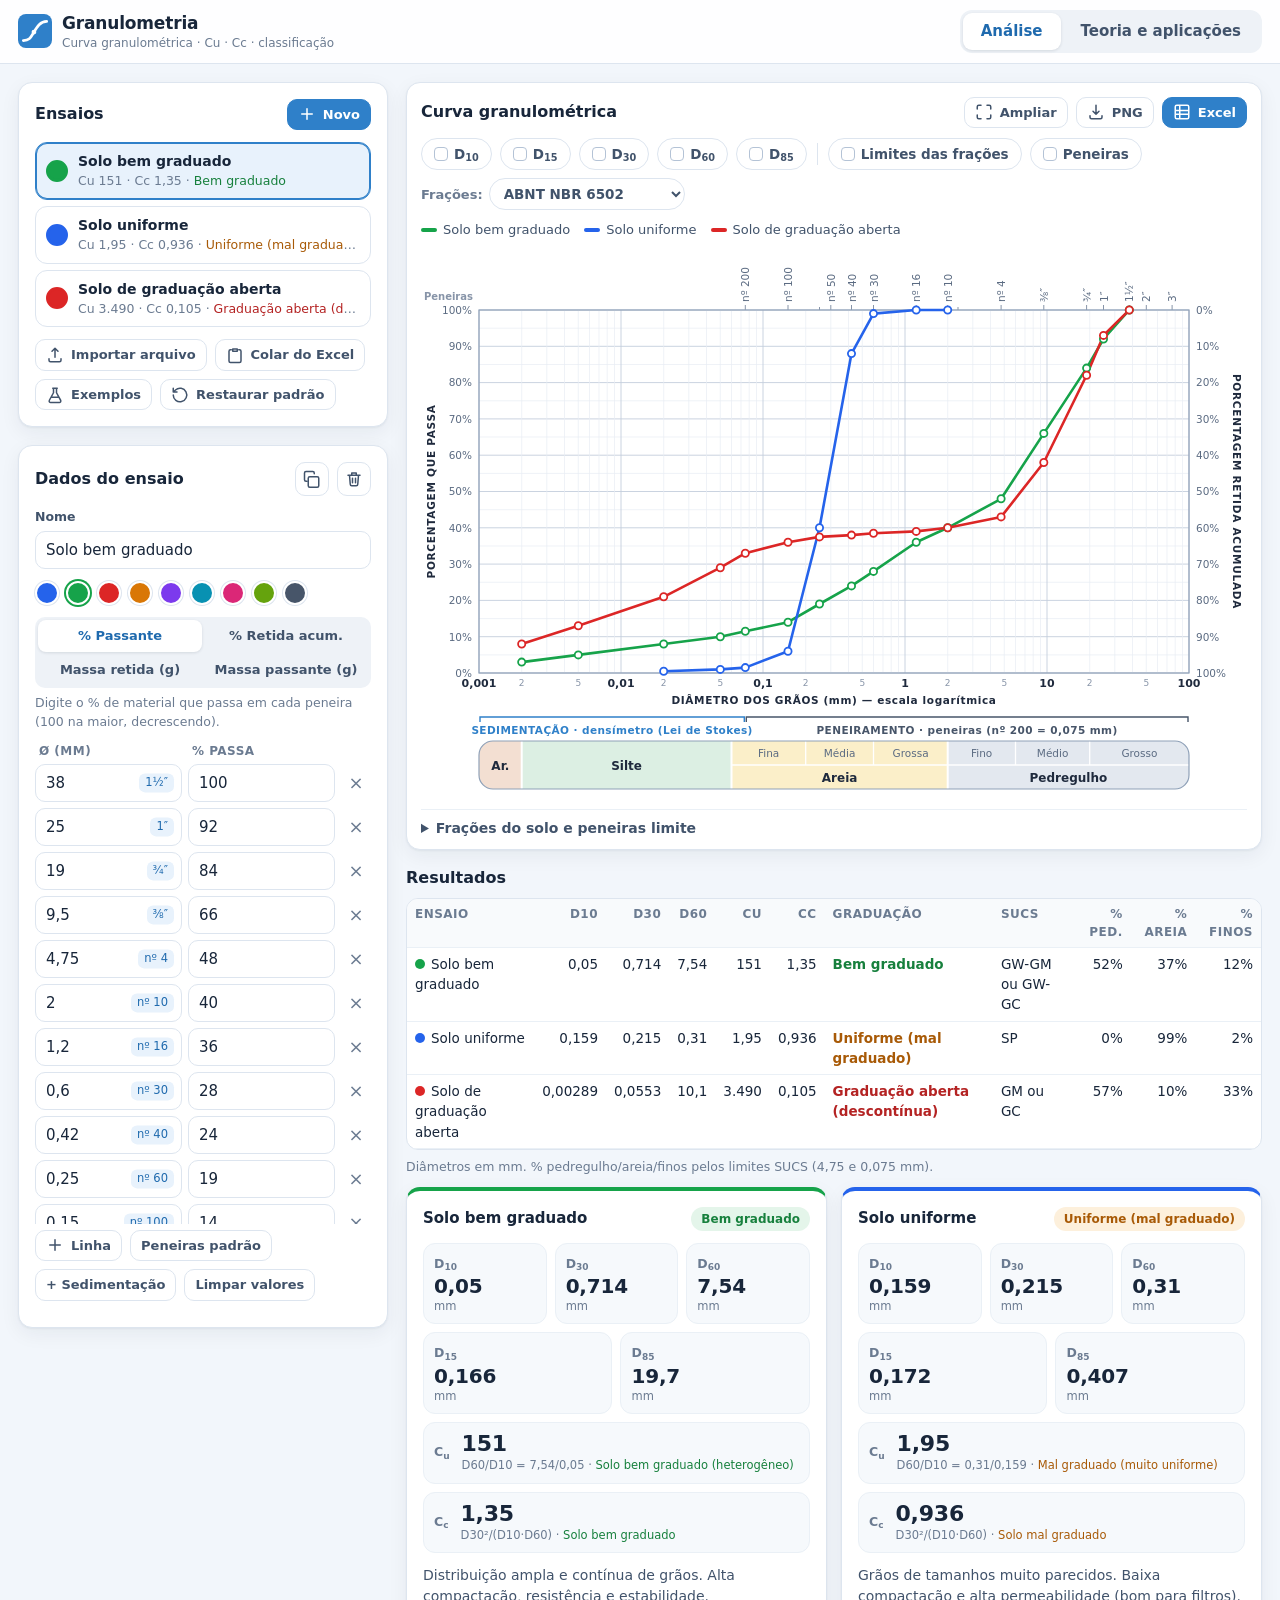
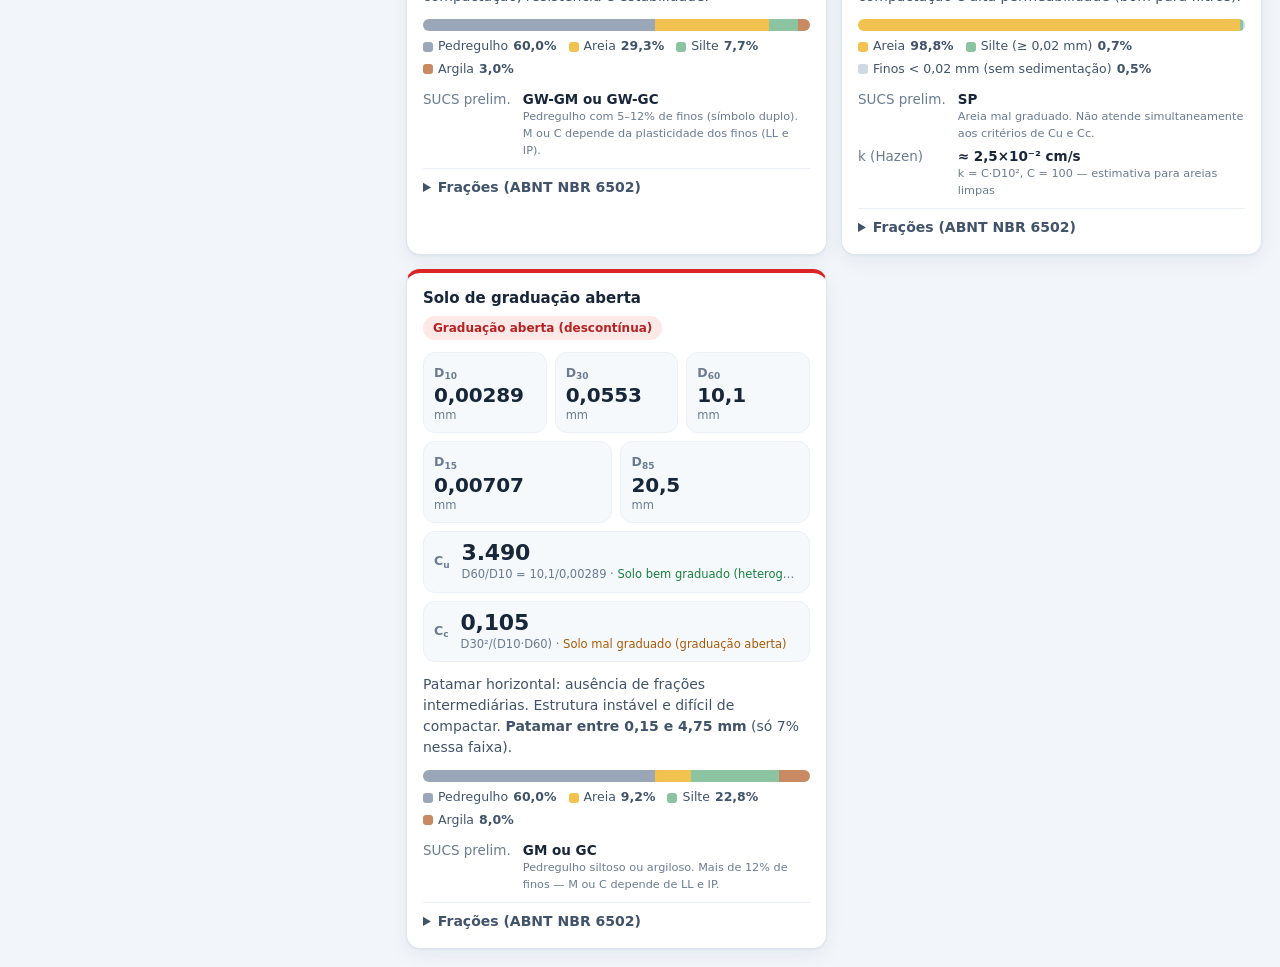
==== commit 44232d01: "Volta para a versão sem o critério de filtro de Terzaghi Desfaz aeb3839 a pedido do usuário.  Co-Aut" ====
--- a/index.html
+++ b/index.html
@@ -277,14 +277,6 @@
 .app>*,.col>*,.results,.card{min-width:0}
 body{overflow-x:hidden}
 
-.filt{border-top:1px solid var(--line2);margin:4px 0 8px;padding-top:8px}
-.filt h4{margin:0 0 6px;font-size:13.5px;color:var(--ink2)}
-.filt .hint{margin:4px 0}
-.filt-sel{display:flex;align-items:center;gap:8px;font-size:13.5px;color:var(--muted);margin:2px 0 6px}
-.filt-sel select{flex:1;min-width:0;max-width:100%}
-.filt-tbl td small{display:block;color:var(--muted);font-size:12px}
-.filt .verdict{margin:6px 0 0}
-
 </style>
 </head>
 <body>
@@ -559,7 +551,7 @@
   <div class="cards3">
     <div class="app-card"><h4>Aterros e terraplenagem</h4><p>Solos bem graduados atingem maior massa específica seca na compactação e maior resistência; a curva ajuda a escolher jazidas de empréstimo e a prever a facilidade de compactação.</p></div>
     <div class="app-card"><h4>Pavimentação</h4><p>Bases, sub-bases e reforços são especificados por <b>faixas granulométricas</b>: a curva do material precisa “caber” dentro da faixa de projeto. Misturas de dois ou mais solos corrigem a graduação.</p></div>
-    <div class="app-card"><h4>Filtros e drenos</h4><p>Critério de Terzaghi (1922): D<sub>15</sub>(filtro)/d<sub>85</sub>(solo) &lt; 4 a 5 (relação de estabilidade, evita o <i>piping</i>) e D<sub>15</sub>(filtro)/d<sub>15</sub>(solo) &gt; 4 a 5 (relação de permeabilidade, o filtro drena). O app calcula isso no card de resultados: escolha o filtro entre os ensaios.</p></div>
+    <div class="app-card"><h4>Filtros e drenos</h4><p>Critério de Terzaghi: D<sub>15</sub>(filtro)/D<sub>85</sub>(solo) &lt; 5 (retém o solo) e D<sub>15</sub>(filtro)/D<sub>15</sub>(solo) &gt; 5 (drena). Solos uniformes e limpos são bons filtros.</p></div>
     <div class="app-card"><h4>Permeabilidade (Hazen)</h4><p>Para areias limpas, k ≈ C·D<sub>10</sub>² (D<sub>10</sub> em cm, k em cm/s, C ≈ 100), válida para 0,1 mm &lt; D<sub>10</sub> &lt; 3 mm e C<sub>u</sub> &lt; 5. O app exibe essa estimativa quando aplicável.</p></div>
     <div class="app-card"><h4>Barragens e erosão interna</h4><p>Solos de graduação aberta (curva com patamar) podem perder a fração fina carregada pela água entre os grãos grossos — risco de erosão interna. A curva é o primeiro teste de suscetibilidade.</p></div>
     <div class="app-card"><h4>Liquefação de areias</h4><p>Areias finas, uniformes (C<sub>u</sub> baixo), fofas e saturadas são as mais suscetíveis à liquefação sob carregamento cíclico (sismos, vibrações).</p></div>
@@ -991,21 +983,6 @@
   }
 
   // Hazen: k = C·D10² (D10 em cm → k em cm/s)
-  /* Critério de Terzaghi (1922) para filtros: base = solo a proteger, filtro = material drenante.
-     permeabilidade: D15(filtro)/d15(base) > 4 a 5  ·  estabilidade (piping): D15(filtro)/d85(base) < 4 a 5.
-     Faixa 4–5 = limítrofe (a literatura cita 4 ou 5 conforme o autor). */
-  function filterCriteria(base, filt) {
-    const g = (a, k) => (a && a.coef && a.coef[k] && a.coef[k].d != null) ? a.coef[k].d : null;
-    const D15f = g(filt, 'D15'), d15b = g(base, 'D15'), d85b = g(base, 'D85');
-    const perm = D15f != null && d15b != null ? D15f / d15b : null;
-    const pipe = D15f != null && d85b != null ? D15f / d85b : null;
-    const sPerm = perm == null ? null : perm > 5 ? 'ok' : perm >= 4 ? 'limite' : 'falha';
-    const sPipe = pipe == null ? null : pipe < 4 ? 'ok' : pipe <= 5 ? 'limite' : 'falha';
-    let overall = null;
-    if (sPerm && sPipe) overall = (sPerm === 'falha' || sPipe === 'falha') ? 'falha' : (sPerm === 'ok' && sPipe === 'ok') ? 'ok' : 'limite';
-    return { D15f, d15b, d85b, perm, pipe, sPerm, sPipe, overall };
-  }
-
   function hazen(D10mm, cu, C = 100) {
     if (D10mm == null) return null;
     const applicable = D10mm >= 0.1 && D10mm <= 3 && (cu == null || cu < 5);
@@ -1082,7 +1059,7 @@
     SIEVES, SYSTEMS, GROUP_COLORS, EXAMPLES, LESSON_EXAMPLE, STD_ROWS,
     toNum, fmtNum, fmtPct, fmtSci, sieveFor, clamp,
     buildCurve, diameterAt, passAt, coefficients, classifyCu, classifyCc, detectGap,
-    composition, sucsGroups, sucsPrelim, hazen, filterCriteria, analyze,
+    composition, sucsGroups, sucsPrelim, hazen, analyze,
   };
 })();
 
@@ -2467,31 +2444,7 @@
     if (r && r.reason === 'abaixo') return `curva não chega a ${key.slice(1)}%`;
     return 'indisponível';
   }
-  const FILT = { ok: ['ok', 'Atende'], limite: ['warn', 'Limítrofe (4 a 5)'], falha: ['bad', 'Não atende'] };
-  function filterBlock(e, a, ok) {
-    const others = ok.filter(x => x.id !== e.id);
-    const head = '<div class="filt"><h4>Critério de filtro (Terzaghi)</h4>';
-    if (!others.length) return head + '<p class="hint">Adicione outro ensaio válido para usá-lo como material de filtro deste solo.</p></div>';
-    const sel = others.some(x => x.id === e.filter) ? e.filter : '';
-    const opts = `<option value="">— escolha o filtro —</option>` + others.map(x => `<option value="${esc(x.id)}"${x.id === sel ? ' selected' : ''}>${esc(x.name || 'Sem nome')}</option>`).join('');
-    let body = '<p class="hint">Este ensaio é o <b>solo de base</b> (a proteger). Escolha qual ensaio atua como <b>filtro</b>.</p>';
-    if (sel) {
-      const r = C.filterCriteria(a, A.get(sel));
-      const fm = (x) => x == null ? '—' : C.fmtNum(x, 3);
-      const row = (name, formula, val, st, rule) => {
-        const [tone, lbl] = st ? FILT[st] : ['muted', 'indisponível'];
-        return `<tr><td>${name}<small>${formula}</small></td><td class="n"><b>${fm(val)}</b></td><td>${rule}</td><td><span class="pill ${tone}">${lbl}</span></td></tr>`;
-      };
-      body += `<table class="tbl filt-tbl">
-        ${row('Permeabilidade', 'D<sub>15</sub>(filtro) / d<sub>15</sub>(base)', r.perm, r.sPerm, '&gt; 4 a 5')}
-        ${row('Estabilidade (piping)', 'D<sub>15</sub>(filtro) / d<sub>85</sub>(base)', r.pipe, r.sPipe, '&lt; 4 a 5')}
-      </table>
-      <p class="hint">D<sub>15</sub> filtro = ${r.D15f != null ? C.fmtNum(r.D15f) + ' mm' : '—'} · d<sub>15</sub> base = ${r.d15b != null ? C.fmtNum(r.d15b) + ' mm' : '—'} · d<sub>85</sub> base = ${r.d85b != null ? C.fmtNum(r.d85b) + ' mm' : '—'}. Valores entre 4 e 5 são limítrofes: a literatura adota 4 ou 5 conforme o autor.</p>`;
-      if (r.overall) { const [tone, lbl] = FILT[r.overall]; body += `<p class="verdict"><span class="pill ${tone}">${r.overall === 'ok' ? 'Filtro adequado' : r.overall === 'limite' ? 'Verificar (limítrofe)' : 'Filtro inadequado'}</span> ${r.overall === 'falha' ? (r.sPerm === 'falha' ? 'Filtro pouco permeável em relação ao solo. ' : '') + (r.sPipe === 'falha' ? 'Filtro grosso demais: não retém as partículas do solo (risco de piping). ' : '') : ''}</p>`; }
-    }
-    return head + `<label class="filt-sel">Filtro: <select data-filter="${esc(e.id)}">${opts}</select></label>${body}</div>`;
-  }
-  function resultCard(e, a, ok) {
+  function resultCard(e, a) {
     const co = a.coef, g = a.grading, cuc = a.cuClass, ccc = a.ccClass;
     const groups = a.comp.groups.filter(x => x.pct != null && x.pct > 0.05);
     const segs = [...groups.map(x => ({ label: x.label + (x.partial ? ' (≥ ' + C.fmtNum(a.comp.dmin) + ' mm)' : ''), pct: x.pct, color: x.color })),
@@ -2518,7 +2471,6 @@
         ${a.sucs ? `<dt>SUCS prelim.</dt><dd>${esc(a.sucs.symbol)}<small>${esc(a.sucs.name)}. ${esc(a.sucs.note)}</small></dd>` : ''}
         ${h ? `<dt>k (Hazen)</dt><dd>≈ ${C.fmtSci(a.hazen.k)} cm/s<small>k = C·D10², C = 100 — estimativa para areias limpas</small></dd>` : ''}
       </dl>
-      ${filterBlock(e, a, ok)}
       <details><summary>Frações (${esc(C.SYSTEMS[state.system].name)})</summary>
         <table class="tbl" style="margin-top:6px"><tr><th>Fração</th><th>Intervalo</th><th class="n">%</th></tr>${frTbl}</table>
         ${a.comp.approx ? '<p class="hint" style="margin-top:6px">Limite silte/areia de 0,06 mm aproximado pela peneira nº 200 (0,075 mm).</p>' : ''}
@@ -2526,12 +2478,6 @@
       </details>
     </article>`;
   }
-  $('#results').addEventListener('change', (ev) => {
-    const t = ev.target.closest && ev.target.closest('select[data-filter]');
-    if (!t) return;
-    const e = state.ensaios.find(x => x.id === t.dataset.filter);
-    if (e) { e.filter = t.value || ''; renderResults(); save(); }
-  });
   function renderResults() {
     const list = state.ensaios.filter(e => e.visible);
     const ok = list.filter(e => A.get(e.id).valid);
@@ -2545,7 +2491,7 @@
           ok.map(e => { const a = A.get(e.id), co = a.coef, sg = a.sg; return `<tr><td><span class="sw" style="--c:${e.color}"></span>${esc(e.name)}</td><td class="n">${f(co.D10.d)}</td><td class="n">${f(co.D30.d)}</td><td class="n">${f(co.D60.d)}</td><td class="n">${f(co.Cu)}</td><td class="n">${f(co.Cc)}</td><td><span class="tone-${a.grading.tone}"><b>${esc(a.grading.label)}</b></span></td><td>${a.sucs ? esc(a.sucs.symbol) : '—'}</td><td class="n">${sg ? C.fmtPct(sg.gravel, 0) : '—'}</td><td class="n">${sg ? C.fmtPct(sg.sand, 0) : '—'}</td><td class="n">${sg ? C.fmtPct(sg.fines, 0) : '—'}</td></tr>`; }).join('') +
           '</table></div><p class="hint" style="margin-top:-6px">Diâmetros em mm. % pedregulho/areia/finos pelos limites SUCS (4,75 e 0,075 mm).</p>';
       }
-      html += `<div class="res-grid">${ok.map(e => resultCard(e, A.get(e.id), ok)).join('')}</div>`;
+      html += `<div class="res-grid">${ok.map(e => resultCard(e, A.get(e.id))).join('')}</div>`;
     }
     const pending = list.filter(e => !A.get(e.id).valid);
     if (pending.length && ok.length) html += `<p class="hint" style="margin-top:10px">Sem dados suficientes: ${pending.map(e => esc(e.name)).join(', ')}.</p>`;
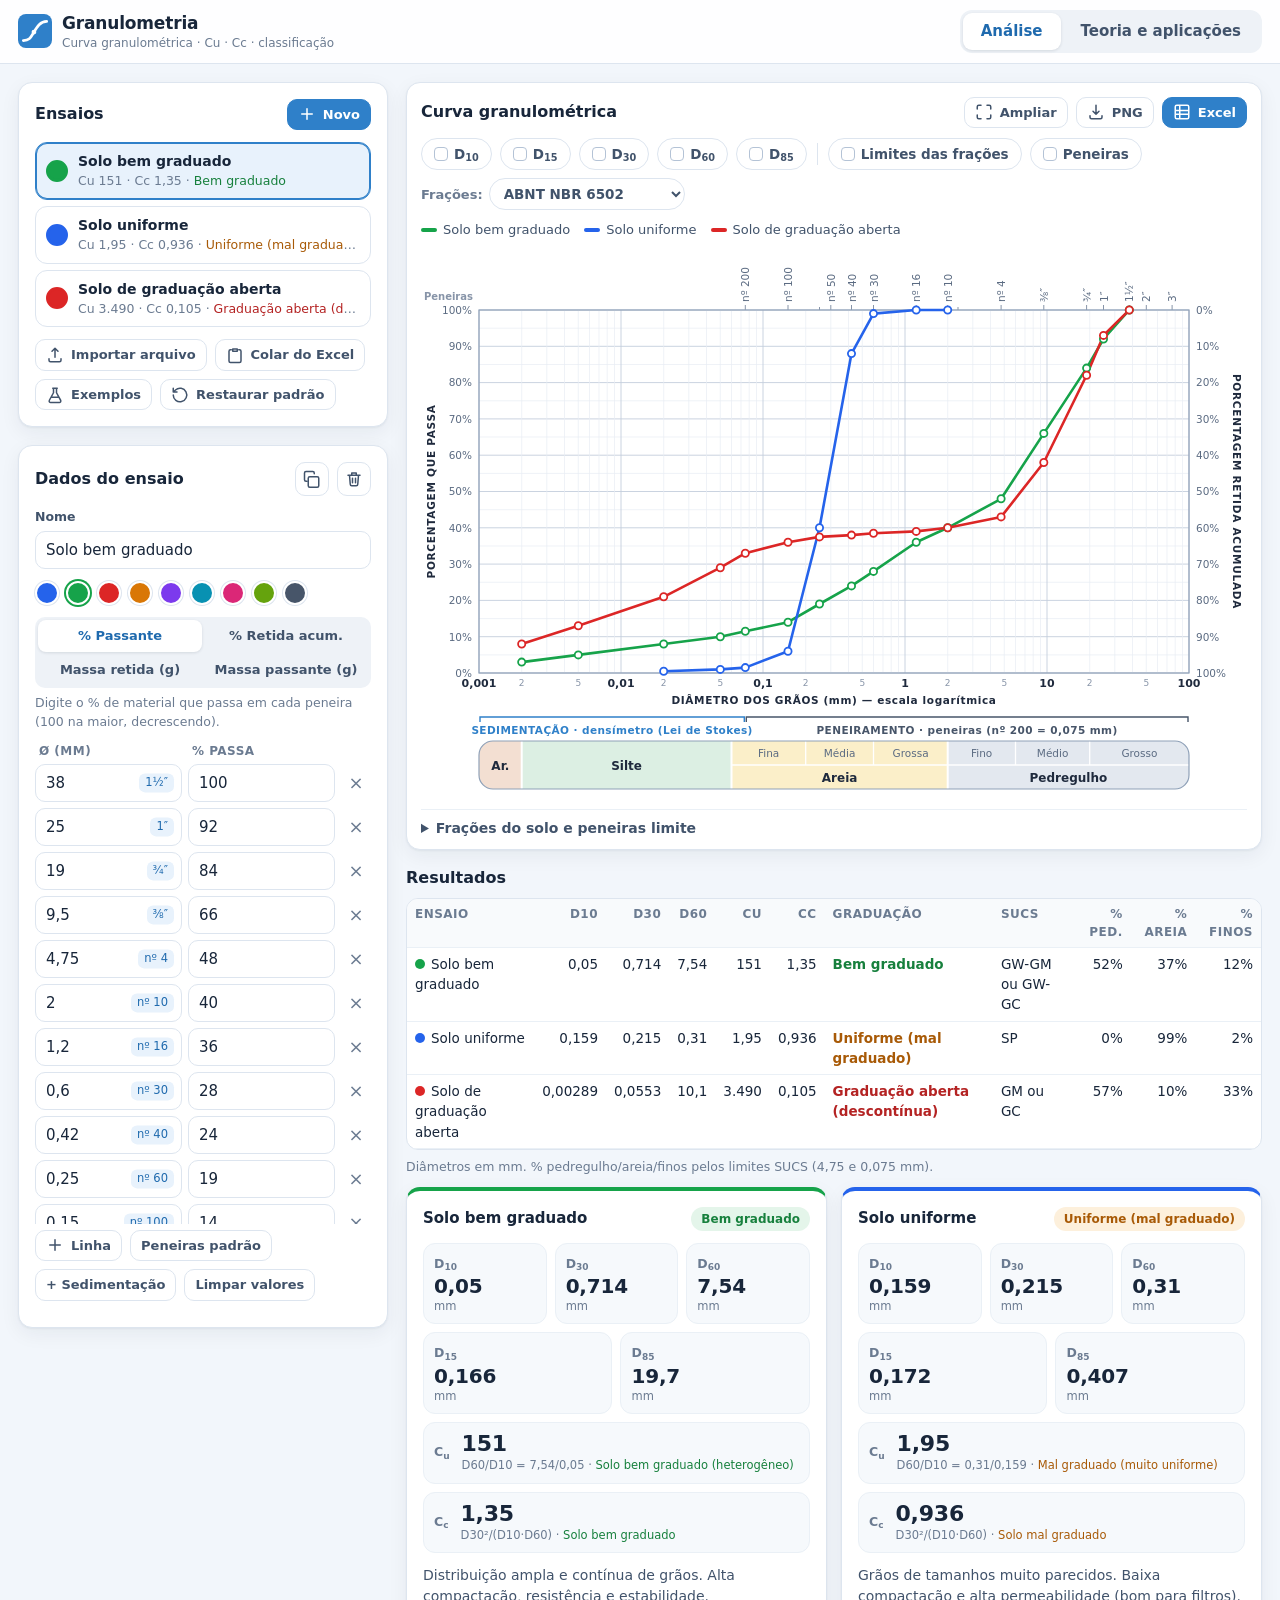
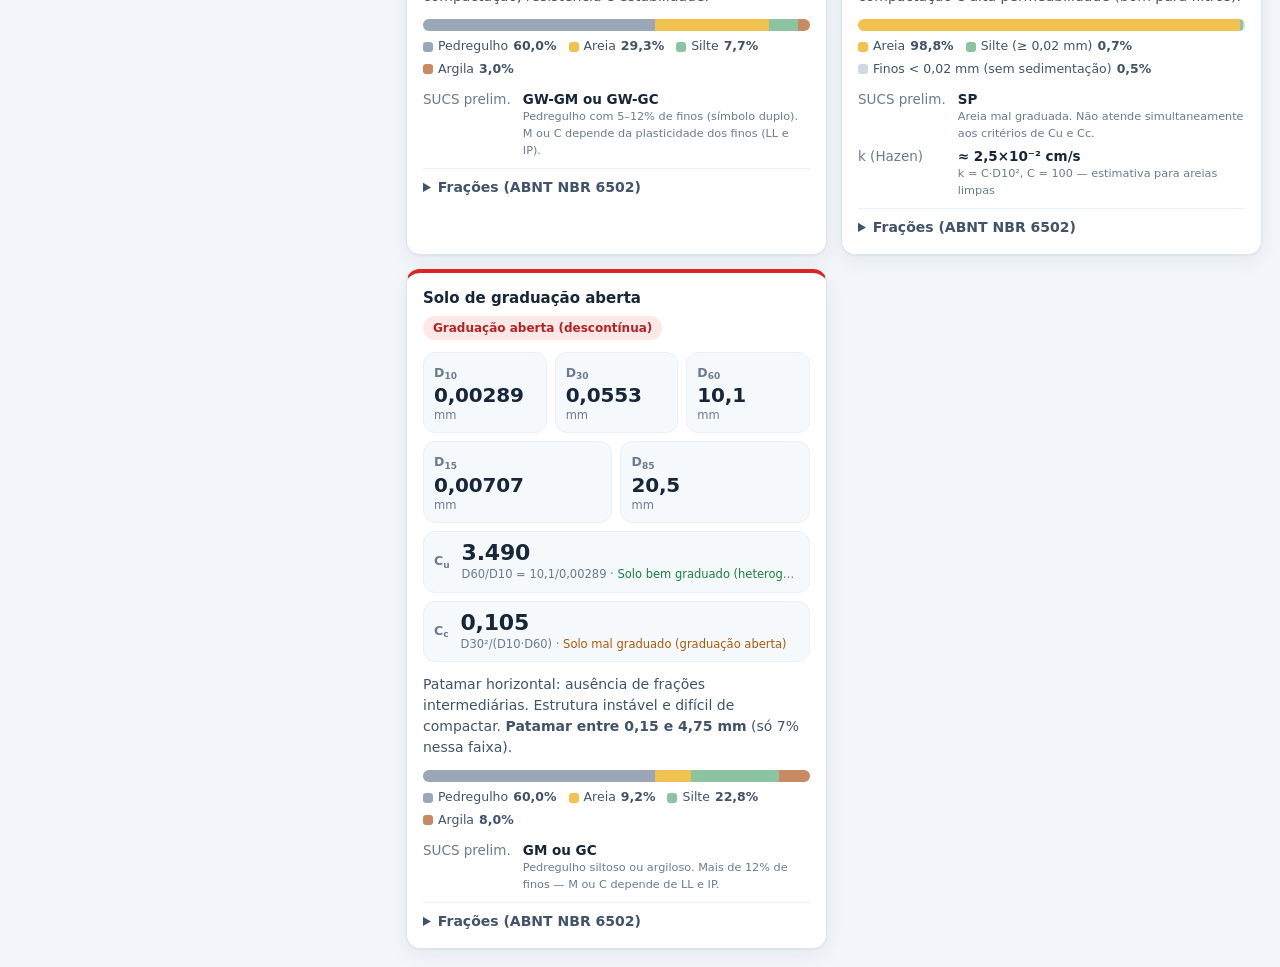
==== commit cc45d42b: "fix: concordância de gênero no nome SUCS das areias (bem/mal graduada, limpa) Co-Authored-By: Claude" ====
--- a/index.html
+++ b/index.html
@@ -968,12 +968,13 @@
     const isG = g.gravel > g.sand;
     const L = isG ? 'G' : 'S';
     const base = isG ? 'Pedregulho' : 'Areia';
+    const o = isG ? 'o' : 'a'; // concordância: pedregulho (m) / areia (f)
     const grad = (cu != null && cc != null) ? (cc >= 1 && cc <= 3 && cu >= (isG ? 4 : 6)) : null;
     if (g.fines < 5) {
-      if (grad == null) return { symbol: `${L}W ou ${L}P`, name: `${base} limpo`, note: 'Não foi possível calcular Cu e Cc (faltam dados de finos).' };
+      if (grad == null) return { symbol: `${L}W ou ${L}P`, name: `${base} limp${o}`, note: 'Não foi possível calcular Cu e Cc (faltam dados de finos).' };
       return grad
-        ? { symbol: `${L}W`, name: `${base} bem graduado`, note: `Cu ≥ ${isG ? 4 : 6} e 1 ≤ Cc ≤ 3, com menos de 5% de finos.` }
-        : { symbol: `${L}P`, name: `${base} mal graduado`, note: 'Não atende simultaneamente aos critérios de Cu e Cc.' };
+        ? { symbol: `${L}W`, name: `${base} bem graduad${o}`, note: `Cu ≥ ${isG ? 4 : 6} e 1 ≤ Cc ≤ 3, com menos de 5% de finos.` }
+        : { symbol: `${L}P`, name: `${base} mal graduad${o}`, note: 'Não atende simultaneamente aos critérios de Cu e Cc.' };
     }
     if (g.fines <= 12) {
       const w = grad == null ? 'W/P' : grad ? 'W' : 'P';
